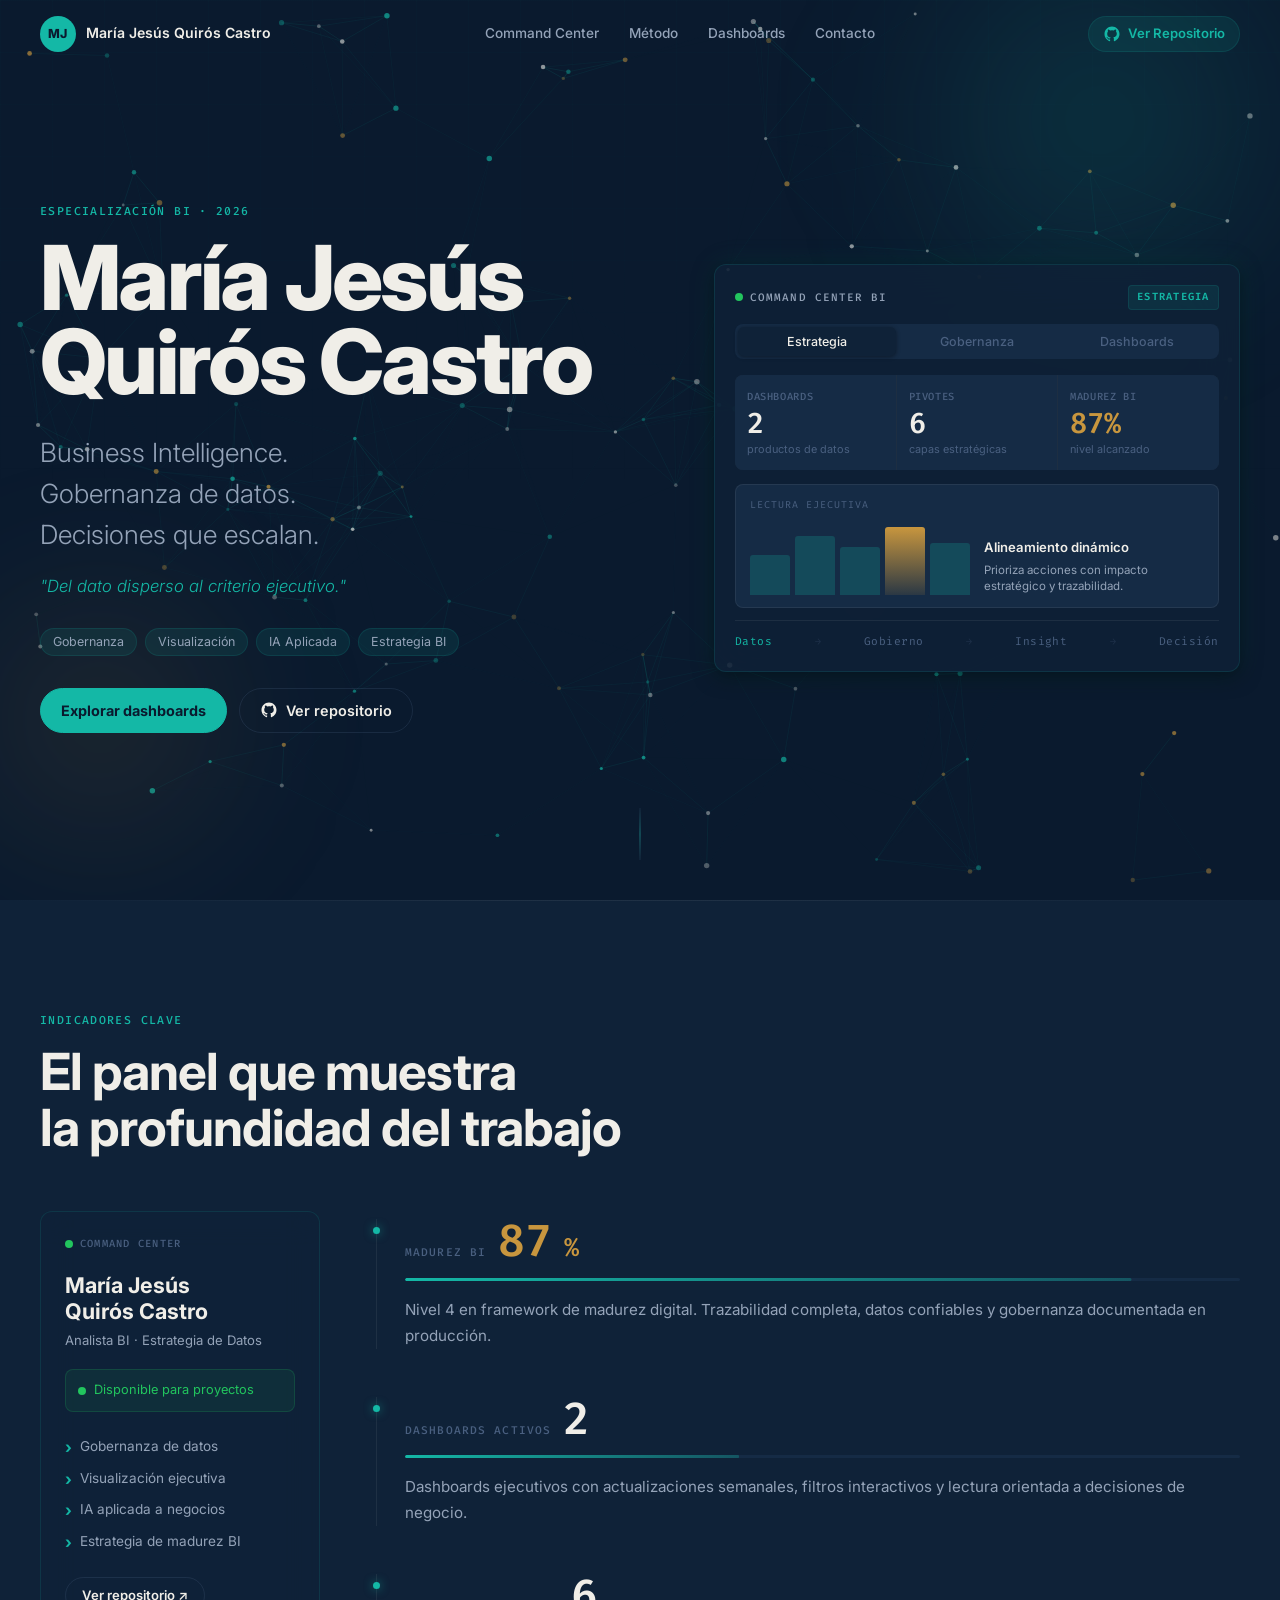
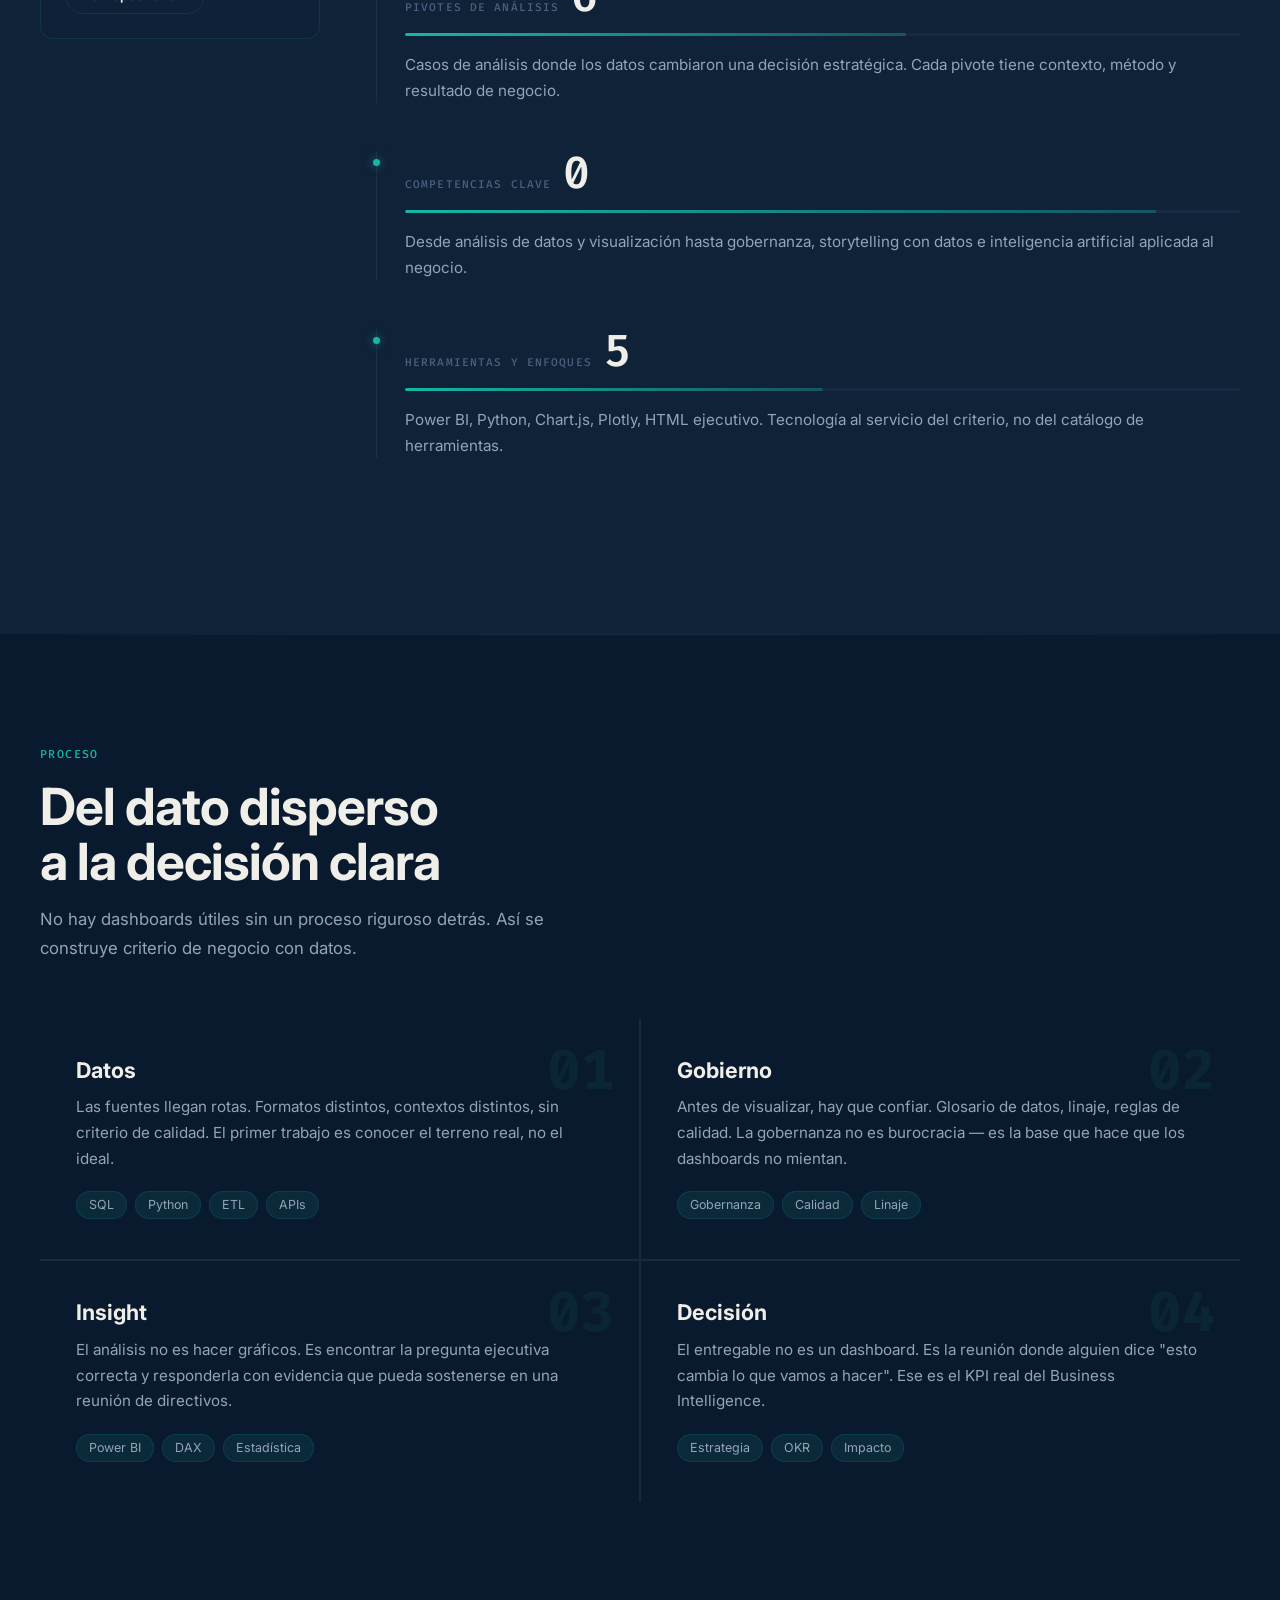
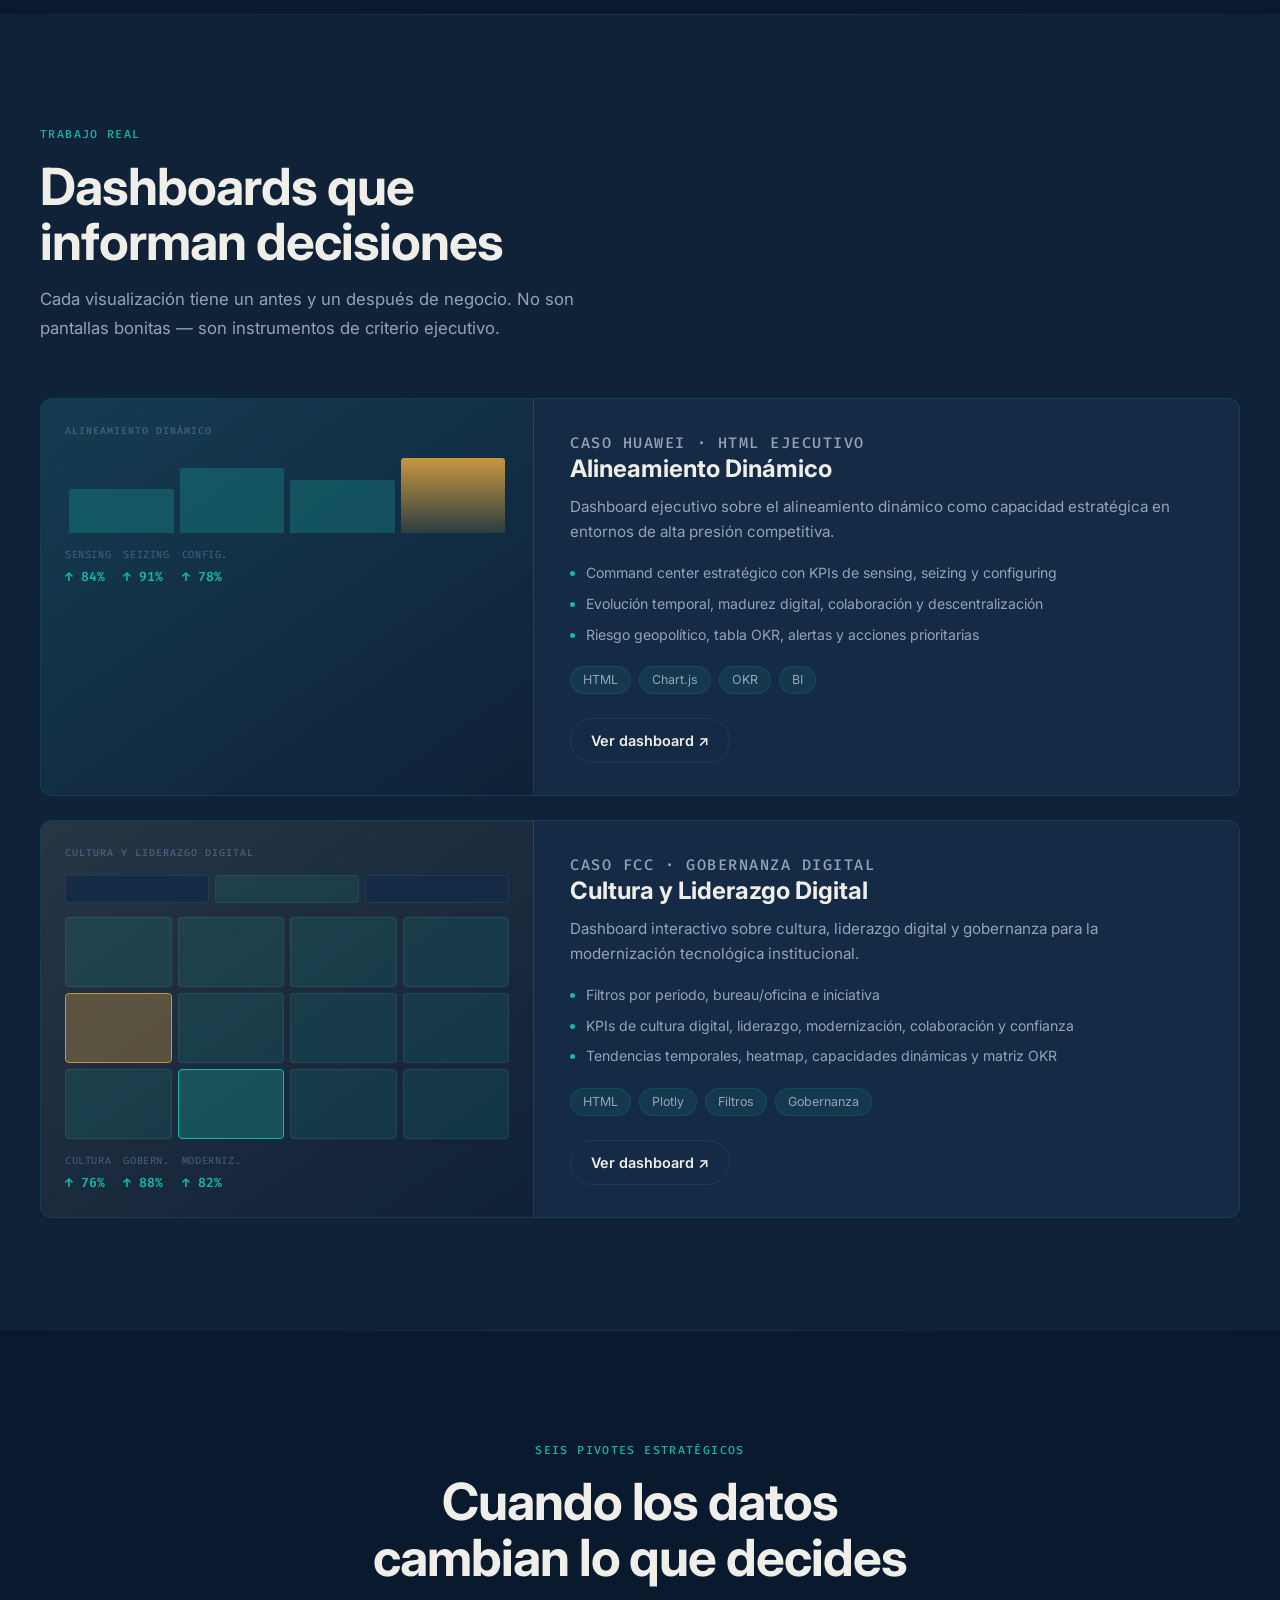
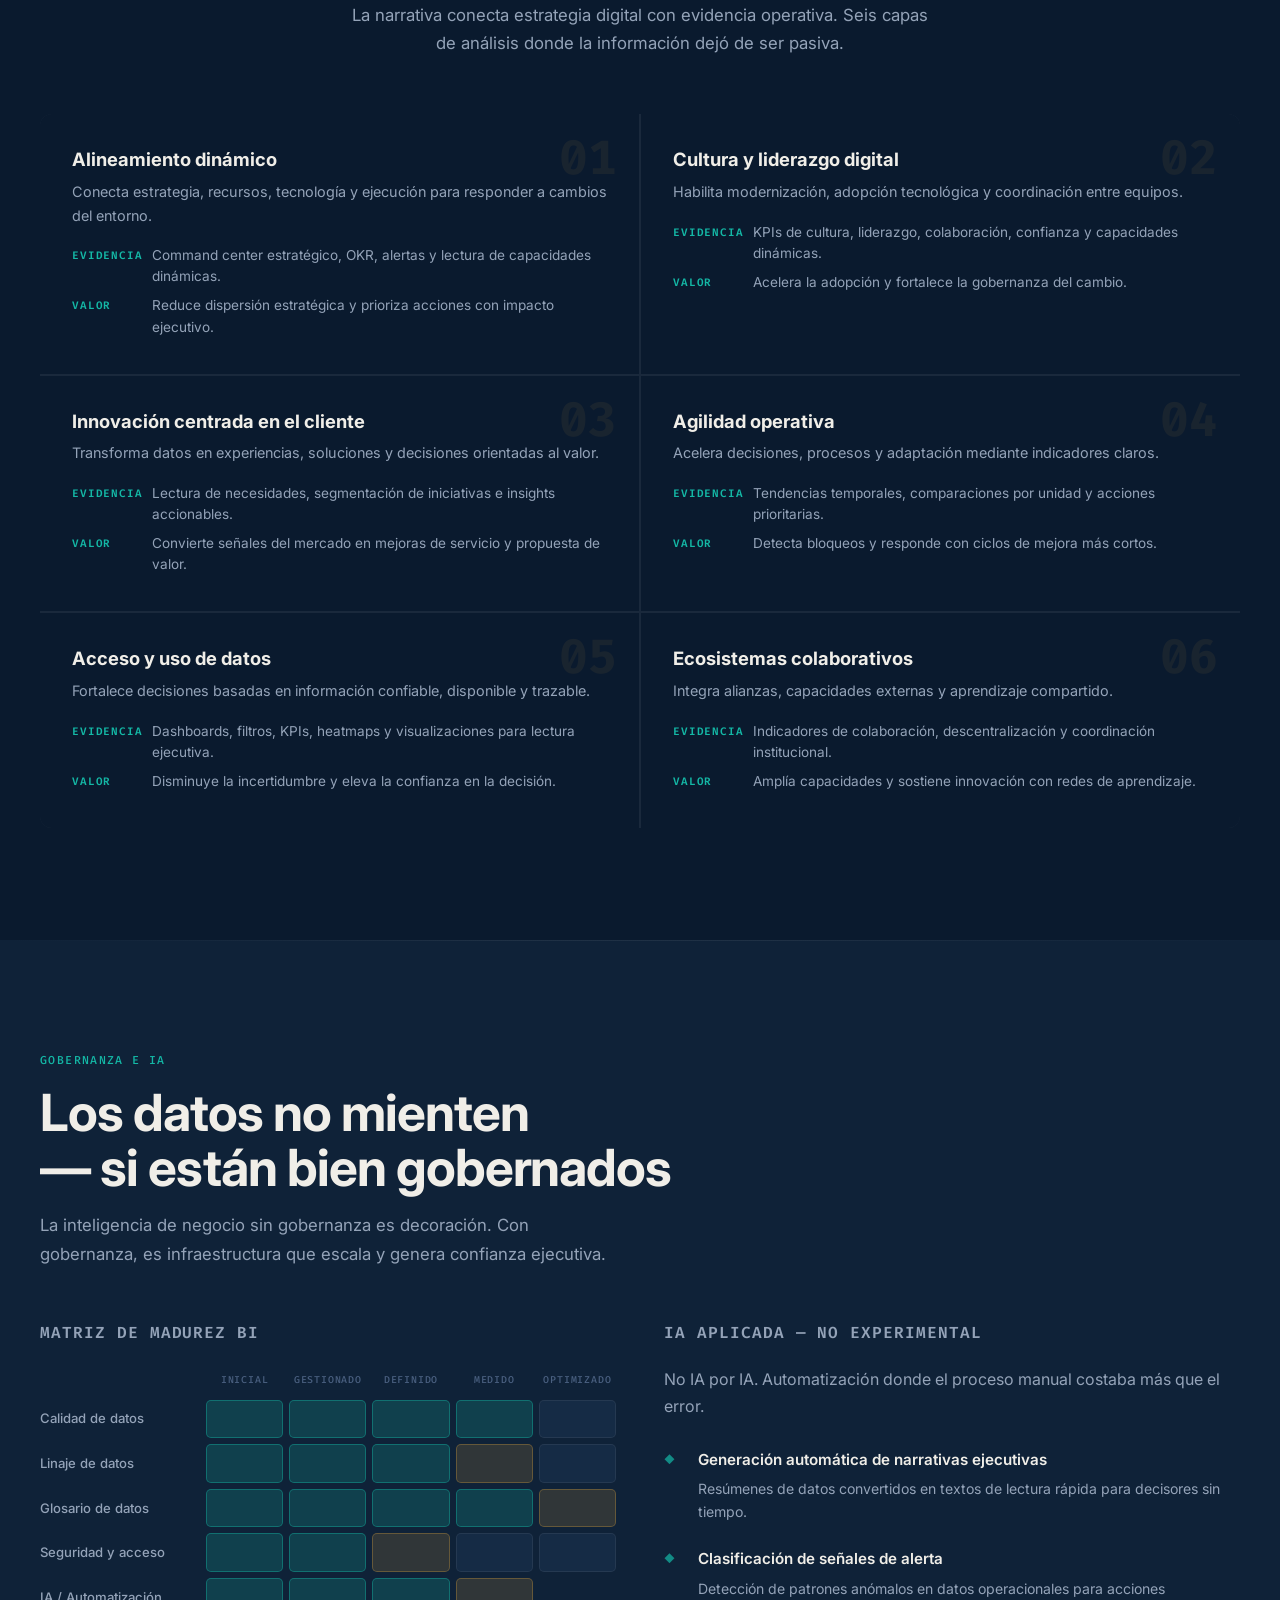
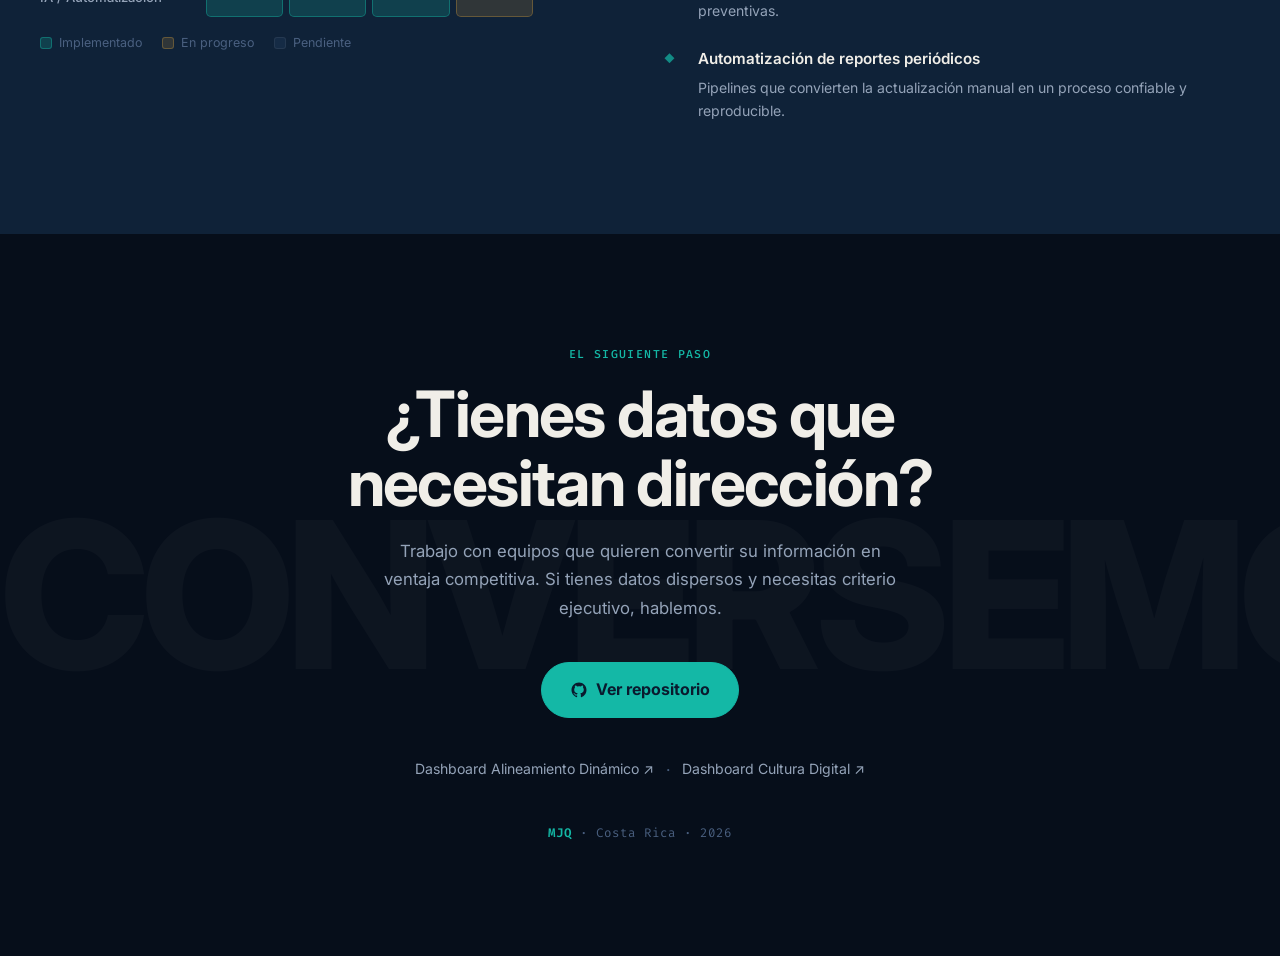
==== index.html @ e7fde3f4 "Portafolio V1.0" ====
<!DOCTYPE html>
<html lang="es">
<head>
  <meta charset="UTF-8">
  <meta name="viewport" content="width=device-width, initial-scale=1.0">
  <meta name="description" content="Portafolio de María Jesús Quirós Castro — Business Intelligence, gobernanza de datos, dashboards ejecutivos e IA aplicada. Del dato disperso al criterio ejecutivo.">
  <meta property="og:title" content="María Jesús Quirós Castro | BI Portfolio">
  <meta property="og:description" content="Del dato disperso al criterio ejecutivo.">
  <meta property="og:type" content="website">
  <title>María Jesús Quirós Castro | Business Intelligence Portfolio</title>

  <link rel="preconnect" href="https://fonts.googleapis.com">
  <link rel="preconnect" href="https://fonts.gstatic.com" crossorigin>
  <link href="https://fonts.googleapis.com/css2?family=Fira+Code:wght@400;500;600&family=Inter:ital,wght@0,200;0,300;0,400;0,500;0,600;0,700;0,800;1,400&display=swap" rel="stylesheet">
  <link rel="stylesheet" href="styles.css">
  <link rel="icon" type="image/svg+xml" href="data:image/svg+xml,%3Csvg xmlns='http://www.w3.org/2000/svg' viewBox='0 0 32 32'%3E%3Crect width='32' height='32' rx='8' fill='%230A1A2E'/%3E%3Cpolygon points='16,4 19.5,12.5 28.5,13.2 22,19.2 24,28 16,23.5 8,28 10,19.2 3.5,13.2 12.5,12.5' fill='%23C8963E' stroke='%23E8B96A' stroke-width='0.8'/%3E%3C/svg%3E">
</head>
<body>

  <!-- Particle canvas (hero background) -->
  <canvas id="particleCanvas" aria-hidden="true"></canvas>

  <!-- Progress bar -->
  <div class="progress-bar" id="progressBar" aria-hidden="true"></div>

  <!-- Skip link -->
  <a class="skip-link" href="#main">Saltar al contenido principal</a>

  <!-- ── NAVBAR ── -->
  <header class="navbar" id="navbar">
    <a class="brand" href="#top" aria-label="Inicio — María Jesús Quirós Castro">
      <span class="brand-mark" aria-hidden="true">MJ</span>
      <span class="brand-name">María Jesús Quirós Castro</span>
    </a>
    <nav aria-label="Navegación principal">
      <a href="#command">Command Center</a>
      <a href="#metodologia">Método</a>
      <a href="#dashboards">Dashboards</a>
      <a href="#contacto">Contacto</a>
    </nav>
    <a class="btn btn-nav" href="https://github.com/MaryJ0801/Digital-Business-Intelligence-gobernanza-practica-con-herramientas-y-dashboards" target="_blank" rel="noopener noreferrer" aria-label="Ver repositorio en GitHub">
      <svg class="btn-icon" viewBox="0 0 24 24" fill="currentColor" aria-hidden="true" focusable="false"><path d="M12 2C6.477 2 2 6.484 2 12.021c0 4.428 2.865 8.185 6.839 9.504.5.092.682-.217.682-.482 0-.237-.009-.868-.013-1.703-2.782.605-3.369-1.342-3.369-1.342-.454-1.154-1.11-1.462-1.11-1.462-.908-.62.069-.608.069-.608 1.003.07 1.531 1.03 1.531 1.03.892 1.529 2.341 1.088 2.91.832.092-.647.35-1.088.636-1.338-2.22-.253-4.555-1.112-4.555-4.951 0-1.093.39-1.988 1.029-2.688-.103-.253-.446-1.272.098-2.65 0 0 .84-.27 2.75 1.026A9.564 9.564 0 0 1 12 6.844a9.59 9.59 0 0 1 2.504.337c1.909-1.296 2.747-1.026 2.747-1.026.546 1.378.202 2.397.1 2.65.64.7 1.028 1.595 1.028 2.688 0 3.848-2.339 4.695-4.566 4.944.359.309.678.919.678 1.852 0 1.336-.012 2.415-.012 2.743 0 .267.18.579.688.481C19.138 20.203 22 16.447 22 12.021 22 6.484 17.522 2 12 2z"/></svg>
      Ver Repositorio
    </a>
  </header>

  <main id="main">

    <!-- ══════════════════════════════════════════
         01 · HERO
    ══════════════════════════════════════════ -->
    <section class="hero" id="top" aria-label="Presentación">
      <div class="hero-glow glow-a" aria-hidden="true"></div>
      <div class="hero-glow glow-b" aria-hidden="true"></div>

      <div class="hero-content">
        <p class="eyebrow reveal" data-delay="0">ESPECIALIZACIÓN BI · 2026</p>
        <h1 class="reveal" data-delay="100">
          <span class="name-line">María Jesús</span>
          <span class="name-line">Quirós Castro</span>
        </h1>
        <p class="hero-role reveal" data-delay="200">
          Business Intelligence.<br>
          Gobernanza de datos.<br>
          Decisiones que escalan.
        </p>
        <p class="hero-position reveal" data-delay="300">
          <em>"Del dato disperso al criterio ejecutivo."</em>
        </p>
        <div class="tag-row reveal" data-delay="400">
          <span class="tag">Gobernanza</span>
          <span class="tag">Visualización</span>
          <span class="tag">IA Aplicada</span>
          <span class="tag">Estrategia BI</span>
        </div>
        <div class="hero-ctas reveal" data-delay="500">
          <a class="btn btn-primary" href="#dashboards">Explorar dashboards</a>
          <a class="btn btn-ghost" href="https://github.com/MaryJ0801/Digital-Business-Intelligence-gobernanza-practica-con-herramientas-y-dashboards" target="_blank" rel="noopener noreferrer">
            <svg class="btn-icon" viewBox="0 0 24 24" fill="currentColor" aria-hidden="true" focusable="false"><path d="M12 2C6.477 2 2 6.484 2 12.017c0 4.425 2.865 8.18 6.839 9.504.5.092.682-.217.682-.483 0-.237-.008-.868-.013-1.703-2.782.605-3.369-1.343-3.369-1.343-.454-1.158-1.11-1.466-1.11-1.466-.908-.62.069-.608.069-.608 1.003.07 1.531 1.032 1.531 1.032.892 1.53 2.341 1.088 2.91.832.092-.647.35-1.088.636-1.338-2.22-.253-4.555-1.113-4.555-4.951 0-1.093.39-1.988 1.029-2.688-.103-.253-.446-1.272.098-2.65 0 0 .84-.27 2.75 1.026A9.564 9.564 0 0112 6.844c.85.004 1.705.115 2.504.337 1.909-1.296 2.747-1.027 2.747-1.027.546 1.379.202 2.398.1 2.651.64.7 1.028 1.595 1.028 2.688 0 3.848-2.339 4.695-4.566 4.943.359.309.678.92.678 1.855 0 1.338-.012 2.419-.012 2.747 0 .268.18.58.688.482A10.019 10.019 0 0022 12.017C22 6.484 17.522 2 12 2z"/></svg>
            Ver repositorio
          </a>
        </div>
      </div>

      <!-- Command Center Card (hero visual) -->
      <aside class="hero-visual reveal" id="heroCard" data-delay="200" aria-label="Panel Command Center BI">
        <div class="cc-card">
          <div class="cc-header">
            <span class="cc-live">
              <span class="live-dot" aria-hidden="true"></span>
              <span class="cc-live-label">COMMAND CENTER BI</span>
            </span>
            <span class="cc-mode-label" id="ccModeLabel">ESTRATEGIA</span>
          </div>

          <div class="cc-tabs" role="tablist" aria-label="Vistas del panel">
            <button class="cc-tab active" role="tab" aria-selected="true" data-mode="ESTRATEGIA">Estrategia</button>
            <button class="cc-tab" role="tab" aria-selected="false" data-mode="GOBERNANZA">Gobernanza</button>
            <button class="cc-tab" role="tab" aria-selected="false" data-mode="DASHBOARDS">Dashboards</button>
          </div>

          <div class="cc-kpis" aria-label="Indicadores clave">
            <div class="cc-kpi">
              <span class="cc-kpi-label">Dashboards</span>
              <strong class="cc-kpi-value" data-counter="2">0</strong>
              <small class="cc-kpi-desc">productos de datos</small>
            </div>
            <div class="cc-kpi">
              <span class="cc-kpi-label">Pivotes</span>
              <strong class="cc-kpi-value" data-counter="6">0</strong>
              <small class="cc-kpi-desc">capas estratégicas</small>
            </div>
            <div class="cc-kpi gold">
              <span class="cc-kpi-label">Madurez BI</span>
              <strong class="cc-kpi-value"><span data-counter="87">0</span>%</strong>
              <small class="cc-kpi-desc">nivel alcanzado</small>
            </div>
          </div>

          <div class="cc-chart-area" aria-hidden="true">
            <div class="cc-chart-header">LECTURA EJECUTIVA</div>
            <div class="cc-chart-inner">
              <div class="cc-bars">
                <div class="cc-bar" style="--h:55%"></div>
                <div class="cc-bar" style="--h:82%"></div>
                <div class="cc-bar" style="--h:67%"></div>
                <div class="cc-bar cc-bar--gold" style="--h:94%"></div>
                <div class="cc-bar" style="--h:73%"></div>
              </div>
              <div class="cc-chart-text">
                <strong>Alineamiento dinámico</strong>
                <p>Prioriza acciones con impacto estratégico y trazabilidad.</p>
              </div>
            </div>
          </div>

          <div class="cc-process" aria-label="Proceso: Datos, Gobierno, Insight, Decisión">
            <span class="cc-proc active">Datos</span>
            <span class="cc-arrow" aria-hidden="true">→</span>
            <span class="cc-proc">Gobierno</span>
            <span class="cc-arrow" aria-hidden="true">→</span>
            <span class="cc-proc">Insight</span>
            <span class="cc-arrow" aria-hidden="true">→</span>
            <span class="cc-proc">Decisión</span>
          </div>
        </div>
      </aside>

      <div class="scroll-cue" id="scrollCue" aria-hidden="true">
        <div class="scroll-line"></div>
      </div>
    </section>


    <!-- ══════════════════════════════════════════
         02 · COMMAND CENTER (STICKY)
    ══════════════════════════════════════════ -->
    <section class="section section--alt" id="command" aria-labelledby="command-title">
      <div class="section-inner">
        <div class="section-header reveal">
          <p class="eyebrow">Indicadores clave</p>
          <h2 id="command-title">El panel que muestra<br>la profundidad del trabajo</h2>
        </div>

        <div class="command-wrapper">
          <!-- Sticky left panel -->
          <div class="command-sticky">
            <div class="sp-card">
              <div class="sp-live">
                <span class="live-dot" aria-hidden="true"></span>COMMAND CENTER
              </div>
              <h3 class="sp-name">María Jesús<br>Quirós Castro</h3>
              <p class="sp-role">Analista BI · Estrategia de Datos</p>
              <div class="sp-avail">
                <span class="status-dot" aria-hidden="true"></span>
                <span>Disponible para proyectos</span>
              </div>
              <ul class="sp-areas" aria-label="Áreas de especialización">
                <li><span class="sp-bullet" aria-hidden="true">›</span>Gobernanza de datos</li>
                <li><span class="sp-bullet" aria-hidden="true">›</span>Visualización ejecutiva</li>
                <li><span class="sp-bullet" aria-hidden="true">›</span>IA aplicada a negocios</li>
                <li><span class="sp-bullet" aria-hidden="true">›</span>Estrategia de madurez BI</li>
              </ul>
              <a class="btn btn-ghost btn-sm" href="https://github.com/MaryJ0801/Digital-Business-Intelligence-gobernanza-practica-con-herramientas-y-dashboards" target="_blank" rel="noopener noreferrer">Ver repositorio ↗</a>
            </div>
          </div>

          <!-- Scrolling KPI blocks -->
          <div class="command-metrics">

            <div class="kpi-block reveal">
              <div class="kpi-top">
                <span class="kpi-label">MADUREZ BI</span>
                <span class="kpi-num gold" data-counter="87">0</span><span class="kpi-unit gold">%</span>
              </div>
              <div class="kpi-track" role="progressbar" aria-valuenow="87" aria-valuemin="0" aria-valuemax="100" aria-label="Madurez BI: 87%">
                <div class="kpi-fill" data-fill="87"></div>
              </div>
              <p class="kpi-desc">Nivel 4 en framework de madurez digital. Trazabilidad completa, datos confiables y gobernanza documentada en producción.</p>
            </div>

            <div class="kpi-block reveal">
              <div class="kpi-top">
                <span class="kpi-label">DASHBOARDS ACTIVOS</span>
                <span class="kpi-num" data-counter="2">0</span>
              </div>
              <div class="kpi-track" role="progressbar" aria-valuenow="40" aria-valuemin="0" aria-valuemax="100" aria-label="Avance: 40%">
                <div class="kpi-fill" data-fill="40"></div>
              </div>
              <p class="kpi-desc">Dashboards ejecutivos con actualizaciones semanales, filtros interactivos y lectura orientada a decisiones de negocio.</p>
            </div>

            <div class="kpi-block reveal">
              <div class="kpi-top">
                <span class="kpi-label">PIVOTES DE ANÁLISIS</span>
                <span class="kpi-num" data-counter="6">0</span>
              </div>
              <div class="kpi-track" role="progressbar" aria-valuenow="60" aria-valuemin="0" aria-valuemax="100" aria-label="Avance: 60%">
                <div class="kpi-fill" data-fill="60"></div>
              </div>
              <p class="kpi-desc">Casos de análisis donde los datos cambiaron una decisión estratégica. Cada pivote tiene contexto, método y resultado de negocio.</p>
            </div>

            <div class="kpi-block reveal">
              <div class="kpi-top">
                <span class="kpi-label">COMPETENCIAS CLAVE</span>
                <span class="kpi-num" data-counter="9">0</span>
              </div>
              <div class="kpi-track" role="progressbar" aria-valuenow="90" aria-valuemin="0" aria-valuemax="100" aria-label="Avance: 90%">
                <div class="kpi-fill" data-fill="90"></div>
              </div>
              <p class="kpi-desc">Desde análisis de datos y visualización hasta gobernanza, storytelling con datos e inteligencia artificial aplicada al negocio.</p>
            </div>

            <div class="kpi-block reveal">
              <div class="kpi-top">
                <span class="kpi-label">HERRAMIENTAS Y ENFOQUES</span>
                <span class="kpi-num" data-counter="5">0</span>
              </div>
              <div class="kpi-track" role="progressbar" aria-valuenow="50" aria-valuemin="0" aria-valuemax="100" aria-label="Avance: 50%">
                <div class="kpi-fill" data-fill="50"></div>
              </div>
              <p class="kpi-desc">Power BI, Python, Chart.js, Plotly, HTML ejecutivo. Tecnología al servicio del criterio, no del catálogo de herramientas.</p>
            </div>

          </div><!-- /command-metrics -->
        </div><!-- /command-wrapper -->
      </div>
    </section>


    <!-- ══════════════════════════════════════════
         03 · MÉTODO
    ══════════════════════════════════════════ -->
    <section class="section" id="metodologia" aria-labelledby="method-title">
      <div class="section-inner">
        <div class="section-header reveal">
          <p class="eyebrow">Proceso</p>
          <h2 id="method-title">Del dato disperso<br>a la decisión clara</h2>
          <p class="section-lead">No hay dashboards útiles sin un proceso riguroso detrás. Así se construye criterio de negocio con datos.</p>
        </div>

        <div class="method-grid">
          <div class="method-step reveal" data-delay="0">
            <span class="method-num" aria-hidden="true">01</span>
            <div class="method-body">
              <h3>Datos</h3>
              <p>Las fuentes llegan rotas. Formatos distintos, contextos distintos, sin criterio de calidad. El primer trabajo es conocer el terreno real, no el ideal.</p>
              <div class="tag-row">
                <span class="tag">SQL</span>
                <span class="tag">Python</span>
                <span class="tag">ETL</span>
                <span class="tag">APIs</span>
              </div>
            </div>
          </div>

          <div class="method-step reveal" data-delay="120">
            <span class="method-num" aria-hidden="true">02</span>
            <div class="method-body">
              <h3>Gobierno</h3>
              <p>Antes de visualizar, hay que confiar. Glosario de datos, linaje, reglas de calidad. La gobernanza no es burocracia — es la base que hace que los dashboards no mientan.</p>
              <div class="tag-row">
                <span class="tag">Gobernanza</span>
                <span class="tag">Calidad</span>
                <span class="tag">Linaje</span>
              </div>
            </div>
          </div>

          <div class="method-step reveal" data-delay="240">
            <span class="method-num" aria-hidden="true">03</span>
            <div class="method-body">
              <h3>Insight</h3>
              <p>El análisis no es hacer gráficos. Es encontrar la pregunta ejecutiva correcta y responderla con evidencia que pueda sostenerse en una reunión de directivos.</p>
              <div class="tag-row">
                <span class="tag">Power BI</span>
                <span class="tag">DAX</span>
                <span class="tag">Estadística</span>
              </div>
            </div>
          </div>

          <div class="method-step reveal" data-delay="360">
            <span class="method-num" aria-hidden="true">04</span>
            <div class="method-body">
              <h3>Decisión</h3>
              <p>El entregable no es un dashboard. Es la reunión donde alguien dice "esto cambia lo que vamos a hacer". Ese es el KPI real del Business Intelligence.</p>
              <div class="tag-row">
                <span class="tag">Estrategia</span>
                <span class="tag">OKR</span>
                <span class="tag">Impacto</span>
              </div>
            </div>
          </div>
        </div>
      </div>
    </section>


    <!-- ══════════════════════════════════════════
         04 · DASHBOARDS
    ══════════════════════════════════════════ -->
    <section class="section section--alt" id="dashboards" aria-labelledby="dash-title">
      <div class="section-inner">
        <div class="section-header reveal">
          <p class="eyebrow">Trabajo real</p>
          <h2 id="dash-title">Dashboards que<br>informan decisiones</h2>
          <p class="section-lead">Cada visualización tiene un antes y un después de negocio. No son pantallas bonitas — son instrumentos de criterio ejecutivo.</p>
        </div>

        <div class="dash-grid">

          <article class="dash-card reveal" data-delay="0">
            <div class="dash-preview huawei" aria-hidden="true">
              <div class="dp-label">ALINEAMIENTO DINÁMICO</div>
              <div class="dp-bars">
                <div class="dp-bar" style="--h:55%"></div>
                <div class="dp-bar" style="--h:82%"></div>
                <div class="dp-bar" style="--h:67%"></div>
                <div class="dp-bar dp-bar--gold" style="--h:94%"></div>
              </div>
              <div class="dp-metrics">
                <div class="dp-metric"><span>Sensing</span><strong>↑ 84%</strong></div>
                <div class="dp-metric"><span>Seizing</span><strong>↑ 91%</strong></div>
                <div class="dp-metric"><span>Config.</span><strong>↑ 78%</strong></div>
              </div>
            </div>
            <div class="dash-content">
              <p class="dash-tag">Caso Huawei · HTML ejecutivo</p>
              <h3>Alineamiento Dinámico</h3>
              <p>Dashboard ejecutivo sobre el alineamiento dinámico como capacidad estratégica en entornos de alta presión competitiva.</p>
              <ul class="dash-list">
                <li>Command center estratégico con KPIs de sensing, seizing y configuring</li>
                <li>Evolución temporal, madurez digital, colaboración y descentralización</li>
                <li>Riesgo geopolítico, tabla OKR, alertas y acciones prioritarias</li>
              </ul>
              <div class="tag-row">
                <span class="tag">HTML</span>
                <span class="tag">Chart.js</span>
                <span class="tag">OKR</span>
                <span class="tag">BI</span>
              </div>
              <a class="btn btn-ghost" href="https://github.com/MaryJ0801/Digital-Business-Intelligence-gobernanza-practica-con-herramientas-y-dashboards/tree/main/Alineamiento%20Din%C3%A1mico" target="_blank" rel="noopener noreferrer">Ver dashboard ↗</a>
            </div>
          </article>

          <article class="dash-card reveal" data-delay="150">
            <div class="dash-preview culture" aria-hidden="true">
              <div class="dp-label">CULTURA Y LIDERAZGO DIGITAL</div>
              <div class="dp-filters">
                <span></span><span class="active"></span><span></span>
              </div>
              <div class="dp-heatmap">
                <div></div><div></div><div></div><div></div>
                <div class="hot"></div><div></div><div></div><div></div>
                <div></div><div class="warm"></div><div></div><div></div>
              </div>
              <div class="dp-metrics">
                <div class="dp-metric"><span>Cultura</span><strong>↑ 76%</strong></div>
                <div class="dp-metric"><span>Gobern.</span><strong>↑ 88%</strong></div>
                <div class="dp-metric"><span>Moderniz.</span><strong>↑ 82%</strong></div>
              </div>
            </div>
            <div class="dash-content">
              <p class="dash-tag">Caso FCC · Gobernanza digital</p>
              <h3>Cultura y Liderazgo Digital</h3>
              <p>Dashboard interactivo sobre cultura, liderazgo digital y gobernanza para la modernización tecnológica institucional.</p>
              <ul class="dash-list">
                <li>Filtros por periodo, bureau/oficina e iniciativa</li>
                <li>KPIs de cultura digital, liderazgo, modernización, colaboración y confianza</li>
                <li>Tendencias temporales, heatmap, capacidades dinámicas y matriz OKR</li>
              </ul>
              <div class="tag-row">
                <span class="tag">HTML</span>
                <span class="tag">Plotly</span>
                <span class="tag">Filtros</span>
                <span class="tag">Gobernanza</span>
              </div>
              <a class="btn btn-ghost" href="https://github.com/MaryJ0801/Digital-Business-Intelligence-gobernanza-practica-con-herramientas-y-dashboards/tree/main/Cultura%20y%20Liderazgo%20Digital" target="_blank" rel="noopener noreferrer">Ver dashboard ↗</a>
            </div>
          </article>

        </div>
      </div>
    </section>


    <!-- ══════════════════════════════════════════
         05 · PIVOTES
    ══════════════════════════════════════════ -->
    <section class="section" id="pivotes" aria-labelledby="pivotes-title">
      <div class="section-inner">
        <div class="section-header centered reveal">
          <p class="eyebrow">Seis pivotes estratégicos</p>
          <h2 id="pivotes-title">Cuando los datos<br>cambian lo que decides</h2>
          <p class="section-lead">La narrativa conecta estrategia digital con evidencia operativa. Seis capas de análisis donde la información dejó de ser pasiva.</p>
        </div>

        <div class="pivotes-grid">

          <article class="pivot-card reveal" data-delay="0">
            <span class="pivot-num" aria-hidden="true">01</span>
            <div class="pivot-body">
              <h3>Alineamiento dinámico</h3>
              <p>Conecta estrategia, recursos, tecnología y ejecución para responder a cambios del entorno.</p>
              <dl class="pivot-dl">
                <dt>Evidencia</dt>
                <dd>Command center estratégico, OKR, alertas y lectura de capacidades dinámicas.</dd>
                <dt>Valor</dt>
                <dd>Reduce dispersión estratégica y prioriza acciones con impacto ejecutivo.</dd>
              </dl>
            </div>
          </article>

          <article class="pivot-card reveal" data-delay="80">
            <span class="pivot-num" aria-hidden="true">02</span>
            <div class="pivot-body">
              <h3>Cultura y liderazgo digital</h3>
              <p>Habilita modernización, adopción tecnológica y coordinación entre equipos.</p>
              <dl class="pivot-dl">
                <dt>Evidencia</dt>
                <dd>KPIs de cultura, liderazgo, colaboración, confianza y capacidades dinámicas.</dd>
                <dt>Valor</dt>
                <dd>Acelera la adopción y fortalece la gobernanza del cambio.</dd>
              </dl>
            </div>
          </article>

          <article class="pivot-card reveal" data-delay="0">
            <span class="pivot-num" aria-hidden="true">03</span>
            <div class="pivot-body">
              <h3>Innovación centrada en el cliente</h3>
              <p>Transforma datos en experiencias, soluciones y decisiones orientadas al valor.</p>
              <dl class="pivot-dl">
                <dt>Evidencia</dt>
                <dd>Lectura de necesidades, segmentación de iniciativas e insights accionables.</dd>
                <dt>Valor</dt>
                <dd>Convierte señales del mercado en mejoras de servicio y propuesta de valor.</dd>
              </dl>
            </div>
          </article>

          <article class="pivot-card reveal" data-delay="80">
            <span class="pivot-num" aria-hidden="true">04</span>
            <div class="pivot-body">
              <h3>Agilidad operativa</h3>
              <p>Acelera decisiones, procesos y adaptación mediante indicadores claros.</p>
              <dl class="pivot-dl">
                <dt>Evidencia</dt>
                <dd>Tendencias temporales, comparaciones por unidad y acciones prioritarias.</dd>
                <dt>Valor</dt>
                <dd>Detecta bloqueos y responde con ciclos de mejora más cortos.</dd>
              </dl>
            </div>
          </article>

          <article class="pivot-card reveal" data-delay="0">
            <span class="pivot-num" aria-hidden="true">05</span>
            <div class="pivot-body">
              <h3>Acceso y uso de datos</h3>
              <p>Fortalece decisiones basadas en información confiable, disponible y trazable.</p>
              <dl class="pivot-dl">
                <dt>Evidencia</dt>
                <dd>Dashboards, filtros, KPIs, heatmaps y visualizaciones para lectura ejecutiva.</dd>
                <dt>Valor</dt>
                <dd>Disminuye la incertidumbre y eleva la confianza en la decisión.</dd>
              </dl>
            </div>
          </article>

          <article class="pivot-card reveal" data-delay="80">
            <span class="pivot-num" aria-hidden="true">06</span>
            <div class="pivot-body">
              <h3>Ecosistemas colaborativos</h3>
              <p>Integra alianzas, capacidades externas y aprendizaje compartido.</p>
              <dl class="pivot-dl">
                <dt>Evidencia</dt>
                <dd>Indicadores de colaboración, descentralización y coordinación institucional.</dd>
                <dt>Valor</dt>
                <dd>Amplía capacidades y sostiene innovación con redes de aprendizaje.</dd>
              </dl>
            </div>
          </article>

        </div>
      </div>
    </section>


    <!-- ══════════════════════════════════════════
         06 · GOBERNANZA & IA
    ══════════════════════════════════════════ -->
    <section class="section section--alt" id="gobernanza" aria-labelledby="gov-title">
      <div class="section-inner">
        <div class="section-header reveal">
          <p class="eyebrow">Gobernanza e IA</p>
          <h2 id="gov-title">Los datos no mienten<br>— si están bien gobernados</h2>
          <p class="section-lead">La inteligencia de negocio sin gobernanza es decoración. Con gobernanza, es infraestructura que escala y genera confianza ejecutiva.</p>
        </div>

        <div class="gov-layout">

          <!-- Maturity matrix -->
          <div class="maturity-wrap reveal">
            <h3 class="subsection-title">Matriz de Madurez BI</h3>
            <div class="maturity-scroll">
              <div class="maturity-matrix" role="table" aria-label="Nivel de madurez por dimensión BI">
                <div class="matrix-head" role="row">
                  <div role="columnheader" class="mh-dim"></div>
                  <div role="columnheader">Inicial</div>
                  <div role="columnheader">Gestionado</div>
                  <div role="columnheader">Definido</div>
                  <div role="columnheader">Medido</div>
                  <div role="columnheader">Optimizado</div>
                </div>
                <div class="matrix-row" role="row">
                  <div class="matrix-dim" role="rowheader">Calidad de datos</div>
                  <div class="mc filled" role="cell" aria-label="Alcanzado"></div>
                  <div class="mc filled" role="cell" aria-label="Alcanzado"></div>
                  <div class="mc filled" role="cell" aria-label="Alcanzado"></div>
                  <div class="mc filled" role="cell" aria-label="Alcanzado"></div>
                  <div class="mc" role="cell" aria-label="Pendiente"></div>
                </div>
                <div class="matrix-row" role="row">
                  <div class="matrix-dim" role="rowheader">Linaje de datos</div>
                  <div class="mc filled" role="cell" aria-label="Alcanzado"></div>
                  <div class="mc filled" role="cell" aria-label="Alcanzado"></div>
                  <div class="mc filled" role="cell" aria-label="Alcanzado"></div>
                  <div class="mc partial" role="cell" aria-label="En progreso"></div>
                  <div class="mc" role="cell" aria-label="Pendiente"></div>
                </div>
                <div class="matrix-row" role="row">
                  <div class="matrix-dim" role="rowheader">Glosario de datos</div>
                  <div class="mc filled" role="cell" aria-label="Alcanzado"></div>
                  <div class="mc filled" role="cell" aria-label="Alcanzado"></div>
                  <div class="mc filled" role="cell" aria-label="Alcanzado"></div>
                  <div class="mc filled" role="cell" aria-label="Alcanzado"></div>
                  <div class="mc partial" role="cell" aria-label="En progreso"></div>
                </div>
                <div class="matrix-row" role="row">
                  <div class="matrix-dim" role="rowheader">Seguridad y acceso</div>
                  <div class="mc filled" role="cell" aria-label="Alcanzado"></div>
                  <div class="mc filled" role="cell" aria-label="Alcanzado"></div>
                  <div class="mc partial" role="cell" aria-label="En progreso"></div>
                  <div class="mc" role="cell" aria-label="Pendiente"></div>
                  <div class="mc" role="cell" aria-label="Pendiente"></div>
                </div>
                <div class="matrix-row" role="row">
                  <div class="matrix-dim" role="rowheader">IA / Automatización</div>
                  <div class="mc filled" role="cell" aria-label="Alcanzado"></div>
                  <div class="mc filled" role="cell" aria-label="Alcanzado"></div>
                  <div class="mc filled" role="cell" aria-label="Alcanzado"></div>
                  <div class="mc partial" role="cell" aria-label="En progreso"></div>
                  <div class="mc" role="cell" aria-label="Pendiente"></div>
                </div>
              </div>
            </div>
            <div class="matrix-legend" aria-label="Leyenda de la matriz">
              <span><span class="leg-dot filled" aria-hidden="true"></span>Implementado</span>
              <span><span class="leg-dot partial" aria-hidden="true"></span>En progreso</span>
              <span><span class="leg-dot" aria-hidden="true"></span>Pendiente</span>
            </div>
          </div>

          <!-- AI section -->
          <div class="ai-wrap reveal" data-delay="150">
            <h3 class="subsection-title">IA Aplicada — No Experimental</h3>
            <p class="ai-intro">No IA por IA. Automatización donde el proceso manual costaba más que el error.</p>
            <ul class="ai-list">
              <li>
                <span class="ai-diamond" aria-hidden="true">◆</span>
                <div>
                  <strong>Generación automática de narrativas ejecutivas</strong>
                  <p>Resúmenes de datos convertidos en textos de lectura rápida para decisores sin tiempo.</p>
                </div>
              </li>
              <li>
                <span class="ai-diamond" aria-hidden="true">◆</span>
                <div>
                  <strong>Clasificación de señales de alerta</strong>
                  <p>Detección de patrones anómalos en datos operacionales para acciones preventivas.</p>
                </div>
              </li>
              <li>
                <span class="ai-diamond" aria-hidden="true">◆</span>
                <div>
                  <strong>Automatización de reportes periódicos</strong>
                  <p>Pipelines que convierten la actualización manual en un proceso confiable y reproducible.</p>
                </div>
              </li>
            </ul>
          </div>

        </div>
      </div>
    </section>


    <!-- ══════════════════════════════════════════
         07 · CONTACTO
    ══════════════════════════════════════════ -->
    <section class="section contact-section" id="contacto" aria-label="Contacto">
      <div class="contact-watermark" aria-hidden="true">
        <span>CONVERSEMOS &nbsp;&nbsp;·&nbsp;&nbsp; CONVERSEMOS &nbsp;&nbsp;·&nbsp;&nbsp; CONVERSEMOS &nbsp;&nbsp;·&nbsp;&nbsp; CONVERSEMOS &nbsp;&nbsp;·&nbsp;&nbsp;</span>
      </div>
      <div class="section-inner contact-inner reveal">
        <p class="eyebrow">El siguiente paso</p>
        <h2>¿Tienes datos que<br>necesitan dirección?</h2>
        <p class="contact-lead">Trabajo con equipos que quieren convertir su información en ventaja competitiva. Si tienes datos dispersos y necesitas criterio ejecutivo, hablemos.</p>
        <div class="contact-ctas">
          <a class="btn btn-primary btn-lg" href="https://github.com/MaryJ0801/Digital-Business-Intelligence-gobernanza-practica-con-herramientas-y-dashboards" target="_blank" rel="noopener noreferrer">
            <svg class="btn-icon" viewBox="0 0 24 24" fill="currentColor" aria-hidden="true" focusable="false"><path d="M12 2C6.477 2 2 6.484 2 12.017c0 4.425 2.865 8.18 6.839 9.504.5.092.682-.217.682-.483 0-.237-.008-.868-.013-1.703-2.782.605-3.369-1.343-3.369-1.343-.454-1.158-1.11-1.466-1.11-1.466-.908-.62.069-.608.069-.608 1.003.07 1.531 1.032 1.531 1.032.892 1.53 2.341 1.088 2.91.832.092-.647.35-1.088.636-1.338-2.22-.253-4.555-1.113-4.555-4.951 0-1.093.39-1.988 1.029-2.688-.103-.253-.446-1.272.098-2.65 0 0 .84-.27 2.75 1.026A9.564 9.564 0 0112 6.844c.85.004 1.705.115 2.504.337 1.909-1.296 2.747-1.027 2.747-1.027.546 1.379.202 2.398.1 2.651.64.7 1.028 1.595 1.028 2.688 0 3.848-2.339 4.695-4.566 4.943.359.309.678.92.678 1.855 0 1.338-.012 2.419-.012 2.747 0 .268.18.58.688.482A10.019 10.019 0 0022 12.017C22 6.484 17.522 2 12 2z"/></svg>
            Ver repositorio
          </a>
        </div>
        <div class="contact-links">
          <a href="https://github.com/MaryJ0801/Digital-Business-Intelligence-gobernanza-practica-con-herramientas-y-dashboards/tree/main/Alineamiento%20Din%C3%A1mico" target="_blank" rel="noopener noreferrer">Dashboard Alineamiento Dinámico ↗</a>
          <span class="contact-sep" aria-hidden="true">·</span>
          <a href="https://github.com/MaryJ0801/Digital-Business-Intelligence-gobernanza-practica-con-herramientas-y-dashboards/tree/main/Cultura%20y%20Liderazgo%20Digital" target="_blank" rel="noopener noreferrer">Dashboard Cultura Digital ↗</a>
        </div>
        <p class="contact-sig">
          <span class="sig-code">MJQ</span> · Costa Rica · 2026
        </p>
      </div>
    </section>

  </main>

  <script src="script.js"></script>
</body>
</html>
---- styles.css ----
/* ═══════════════════════════════════════════════════════════════
   DESIGN TOKENS
═══════════════════════════════════════════════════════════════ */
:root {
  /* Backgrounds */
  --bg-base:     #0A1A2E;
  --bg-surface:  #0F2238;
  --bg-elevated: #152B45;
  --bg-deep:     #060E1A;

  /* Text */
  --text-primary:   #F0EEE8;
  --text-secondary: #94A3B8;
  --text-muted:     #4A6080;

  /* Accents */
  --teal:      #14B8A6;
  --teal-glow: rgba(20, 184, 166, 0.15);
  --teal-dim:  rgba(20, 184, 166, 0.1);
  --gold:      #C8963E;
  --gold-glow: rgba(200, 150, 62, 0.18);
  --gold-dim:  rgba(200, 150, 62, 0.12);

  /* Borders */
  --border:       rgba(20, 184, 166, 0.14);
  --border-glass: rgba(240, 238, 232, 0.07);
  --border-muted: rgba(74, 96, 128, 0.25);

  /* Status */
  --status-green: #22C55E;

  /* Shadows */
  --shadow-card:    0 4px 20px rgba(0, 0, 0, 0.55);
  --shadow-lifted:  0 8px 32px rgba(0, 0, 0, 0.65), 0 0 0 1px var(--border);
  --shadow-glow-t:  0 0 28px rgba(20, 184, 166, 0.14);

  /* Layout */
  --max:      1200px;
  --radius:   12px;
  --navbar-h: 68px;

  /* Fonts */
  --font-sans: 'Inter', system-ui, sans-serif;
  --font-data: 'Fira Code', 'Courier New', monospace;

  /* Motion */
  --dur-micro:  150ms;
  --dur-fast:   200ms;
  --dur-base:   300ms;
  --dur-slow:   500ms;
  --dur-reveal: 700ms;
  --ease-out:   cubic-bezier(0, 0, 0.2, 1);
  --ease-spring:cubic-bezier(0.34, 1.56, 0.64, 1);
}

/* ═══════════════════════════════════════════════════════════════
   PARTICLE CANVAS
═══════════════════════════════════════════════════════════════ */
#particleCanvas {
  position: fixed;
  top: 0; left: 0;
  width: 100%; height: 100%;
  pointer-events: none;
  z-index: 0;
}

/* ═══════════════════════════════════════════════════════════════
   RESET + BASE
═══════════════════════════════════════════════════════════════ */
*, *::before, *::after { box-sizing: border-box; }

html {
  scroll-behavior: smooth;
  -webkit-text-size-adjust: 100%;
}

body {
  margin: 0;
  font-family: var(--font-sans);
  font-size: 1rem;
  line-height: 1.6;
  color: var(--text-primary);
  background-color: var(--bg-base);
  overflow-x: hidden;
  -webkit-font-smoothing: antialiased;
}

h1, h2, h3, h4 { margin: 0; line-height: 1.08; }
p { margin: 0; }
ul { margin: 0; padding: 0; list-style: none; }
dl { margin: 0; }
a { color: inherit; text-decoration: none; }
button { cursor: pointer; font-family: inherit; }
img { display: block; max-width: 100%; }

a:focus-visible,
button:focus-visible {
  outline: 2px solid var(--teal);
  outline-offset: 3px;
  border-radius: 4px;
}

/* ═══════════════════════════════════════════════════════════════
   UTILITIES
═══════════════════════════════════════════════════════════════ */
.skip-link {
  position: absolute;
  top: -100%;
  left: 16px;
  padding: 8px 16px;
  border-radius: var(--radius);
  background: var(--teal);
  color: var(--bg-base);
  font-weight: 600;
  font-size: 0.875rem;
  z-index: 200;
  transition: top var(--dur-fast);
}
.skip-link:focus { top: 16px; }

.progress-bar {
  position: fixed;
  top: 0; left: 0;
  width: 0%;
  height: 2px;
  background: linear-gradient(90deg, var(--teal), var(--gold));
  z-index: 200;
  transition: width 80ms linear;
}

.eyebrow {
  margin: 0 0 14px;
  font-family: var(--font-data);
  font-size: 0.72rem;
  font-weight: 500;
  letter-spacing: 0.12em;
  text-transform: uppercase;
  color: var(--teal);
}

.tag {
  display: inline-flex;
  align-items: center;
  height: 28px;
  padding: 0 12px;
  border: 1px solid var(--border);
  border-radius: 999px;
  font-size: 0.78rem;
  color: var(--text-secondary);
  background: var(--teal-dim);
  white-space: nowrap;
}

.tag-row {
  display: flex;
  flex-wrap: wrap;
  gap: 8px;
  margin-top: 20px;
}

.section-lead {
  margin-top: 16px;
  color: var(--text-secondary);
  font-size: 1.05rem;
  line-height: 1.7;
  max-width: 580px;
}

.section-header { max-width: 680px; margin-bottom: 56px; }
.section-header h2 {
  font-size: clamp(2rem, 4vw, 3.2rem);
  font-weight: 700;
  letter-spacing: -0.02em;
  color: var(--text-primary);
  margin-bottom: 0;
}
.section-header.centered {
  max-width: 640px;
  margin-inline: auto;
  text-align: center;
}
.section-header.centered .section-lead { margin-inline: auto; }

.subsection-title {
  font-size: 1rem;
  font-weight: 600;
  color: var(--text-secondary);
  font-family: var(--font-data);
  letter-spacing: 0.06em;
  text-transform: uppercase;
  margin-bottom: 24px;
}

/* ═══════════════════════════════════════════════════════════════
   BUTTONS
═══════════════════════════════════════════════════════════════ */
.btn {
  display: inline-flex;
  align-items: center;
  justify-content: center;
  gap: 8px;
  min-height: 44px;
  padding: 10px 20px;
  border: 1px solid transparent;
  border-radius: 999px;
  font-family: var(--font-sans);
  font-size: 0.9rem;
  font-weight: 600;
  cursor: pointer;
  transition: transform var(--dur-fast) var(--ease-out),
              box-shadow var(--dur-fast) var(--ease-out),
              background var(--dur-fast),
              border-color var(--dur-fast),
              color var(--dur-fast);
  white-space: nowrap;
}
.btn:hover { transform: translateY(-2px); }
.btn:active { transform: translateY(0); }

.btn-primary {
  background: var(--teal);
  color: var(--bg-base);
  border-color: var(--teal);
  font-weight: 700;
}
.btn-primary:hover {
  background: transparent;
  color: var(--teal);
  box-shadow: var(--shadow-glow-t);
}

.btn-ghost {
  background: transparent;
  color: var(--text-primary);
  border-color: var(--border-muted);
}
.btn-ghost:hover {
  border-color: var(--teal);
  color: var(--teal);
}

.btn-nav {
  display: inline-flex;
  align-items: center;
  gap: 7px;
  background: rgba(20, 184, 166, 0.1);
  color: var(--teal);
  border: 1px solid var(--border);
  font-size: 0.82rem;
  min-height: 36px;
  padding: 6px 14px;
}
.btn-nav:hover {
  background: var(--teal);
  color: var(--bg-base);
  transform: none;
}

.btn-sm { min-height: 36px; padding: 7px 16px; font-size: 0.82rem; }
.btn-lg { min-height: 52px; padding: 14px 28px; font-size: 1rem; }

.btn-icon {
  width: 18px; height: 18px;
  flex-shrink: 0;
  display: block;
}

/* ═══════════════════════════════════════════════════════════════
   INDICATORS
═══════════════════════════════════════════════════════════════ */
.live-dot,
.status-dot {
  display: inline-block;
  width: 8px; height: 8px;
  border-radius: 50%;
  flex-shrink: 0;
}
.live-dot { background: var(--status-green); animation: pulse-dot 2.4s ease-in-out infinite; }
.status-dot { background: var(--status-green); animation: pulse-dot 2.4s ease-in-out infinite 0.6s; }

@keyframes pulse-dot {
  0%, 100% { opacity: 1; box-shadow: 0 0 0 0 rgba(34, 197, 94, 0.5); }
  50%       { opacity: 0.85; box-shadow: 0 0 0 5px rgba(34, 197, 94, 0); }
}

/* ═══════════════════════════════════════════════════════════════
   NAVBAR
═══════════════════════════════════════════════════════════════ */
.navbar {
  position: fixed;
  top: 0; left: 0; right: 0;
  height: var(--navbar-h);
  display: flex;
  align-items: center;
  justify-content: space-between;
  gap: 20px;
  padding: 0 clamp(16px, 4vw, 40px);
  background: transparent;
  border-bottom: 1px solid transparent;
  z-index: 100;
  transition: background var(--dur-base) var(--ease-out),
              border-color var(--dur-base),
              backdrop-filter var(--dur-base);
}
.navbar.scrolled {
  background: rgba(10, 26, 46, 0.88);
  border-bottom-color: var(--border-glass);
  backdrop-filter: blur(18px);
  -webkit-backdrop-filter: blur(18px);
}

.brand {
  display: flex;
  align-items: center;
  gap: 10px;
  flex-shrink: 0;
}
.brand-mark {
  display: grid;
  place-items: center;
  width: 36px; height: 36px;
  border-radius: 50%;
  background: var(--teal);
  color: var(--bg-base);
  font-size: 0.78rem;
  font-weight: 800;
  letter-spacing: 0.02em;
  flex-shrink: 0;
}
.brand-name {
  font-size: 0.88rem;
  font-weight: 600;
  color: var(--text-primary);
}

nav {
  display: flex;
  align-items: center;
  gap: 2px;
}
nav a {
  padding: 8px 14px;
  border-radius: 999px;
  font-size: 0.85rem;
  font-weight: 500;
  color: var(--text-secondary);
  transition: color var(--dur-fast), background var(--dur-fast);
}
nav a:hover {
  color: var(--text-primary);
  background: rgba(240, 238, 232, 0.06);
}

/* ═══════════════════════════════════════════════════════════════
   SECTIONS — LAYOUT
═══════════════════════════════════════════════════════════════ */
.section {
  position: relative;
  z-index: 1;
  background: var(--bg-base);
}
.section--alt { background: var(--bg-surface); }

/* Separator line between sections */
.section::before {
  content: '';
  position: absolute;
  top: 0; left: 0; right: 0;
  height: 1px;
  background: linear-gradient(90deg, transparent, var(--border-glass) 40%, var(--border-glass) 60%, transparent);
}

.section-inner {
  width: min(calc(100% - 48px), var(--max));
  margin: 0 auto;
  padding: 112px 0;
}

/* ═══════════════════════════════════════════════════════════════
   HERO
═══════════════════════════════════════════════════════════════ */
.hero {
  position: relative;
  min-height: 100dvh;
  display: grid;
  grid-template-columns: 1fr minmax(360px, 0.85fr);
  align-items: center;
  gap: 56px;
  width: min(calc(100% - 48px), var(--max));
  margin: 0 auto;
  padding-top: calc(var(--navbar-h) + 48px);
  padding-bottom: 80px;
  overflow: visible;
}

/* Grid overlay on hero */
.hero::before {
  content: '';
  position: fixed;
  inset: 0;
  background-image:
    linear-gradient(rgba(20, 184, 166, 0.035) 1px, transparent 1px),
    linear-gradient(90deg, rgba(20, 184, 166, 0.035) 1px, transparent 1px);
  background-size: 52px 52px;
  mask-image: linear-gradient(to bottom, rgba(0,0,0,0.5) 0%, transparent 60%);
  -webkit-mask-image: linear-gradient(to bottom, rgba(0,0,0,0.5) 0%, transparent 60%);
  pointer-events: none;
  z-index: 0;
}

/* Glow orbs */
.hero-glow {
  position: fixed;
  border-radius: 50%;
  filter: blur(72px);
  pointer-events: none;
  z-index: 0;
  will-change: transform;
}
.glow-a {
  width: 480px; height: 480px;
  background: radial-gradient(circle, rgba(20, 184, 166, 0.18), transparent 70%);
  top: -120px; right: -60px;
}
.glow-b {
  width: 360px; height: 360px;
  background: radial-gradient(circle, rgba(200, 150, 62, 0.14), transparent 70%);
  bottom: 0; left: -80px;
}

/* Hero content */
.hero-content {
  position: relative;
  z-index: 1;
}

.hero h1 {
  font-size: clamp(3.2rem, 7vw, 5.8rem);
  font-weight: 800;
  letter-spacing: -0.03em;
  line-height: 0.94;
  color: var(--text-primary);
  margin-bottom: 28px;
}
.name-line { display: block; }

.hero-role {
  font-size: clamp(1.2rem, 2.2vw, 1.65rem);
  font-weight: 300;
  color: var(--text-secondary);
  line-height: 1.55;
  margin-bottom: 18px;
}
.hero-position {
  font-size: 1.05rem;
  font-style: italic;
  color: var(--teal);
  font-weight: 300;
  margin-bottom: 28px;
}
.hero-position em { font-style: italic; }

.hero-ctas {
  display: flex;
  flex-wrap: wrap;
  gap: 12px;
  margin-top: 32px;
}

/* Scroll cue */
.scroll-cue {
  position: absolute;
  bottom: 40px;
  left: 50%;
  transform: translateX(-50%);
  z-index: 1;
  transition: opacity var(--dur-base);
}
.scroll-line {
  width: 1px;
  height: 52px;
  position: relative;
  overflow: hidden;
  background: var(--border-muted);
}
.scroll-line::after {
  content: '';
  position: absolute;
  inset: 0;
  background: linear-gradient(to bottom, transparent, var(--teal), transparent);
  animation: scroll-pulse 2s ease-in-out infinite;
}
@keyframes scroll-pulse {
  0%   { transform: translateY(-100%); opacity: 0; }
  30%  { opacity: 1; }
  70%  { opacity: 1; }
  100% { transform: translateY(200%); opacity: 0; }
}

/* ═══════════════════════════════════════════════════════════════
   COMMAND CENTER CARD (hero visual)
═══════════════════════════════════════════════════════════════ */
.hero-visual {
  position: relative;
  z-index: 1;
  will-change: transform;
}

.cc-card {
  background: rgba(15, 34, 56, 0.82);
  border: 1px solid var(--border);
  border-radius: var(--radius);
  backdrop-filter: blur(24px);
  -webkit-backdrop-filter: blur(24px);
  box-shadow: var(--shadow-card), var(--shadow-glow-t);
  overflow: hidden;
  padding: 20px;
}

.cc-header {
  display: flex;
  align-items: center;
  justify-content: space-between;
  margin-bottom: 14px;
}
.cc-live {
  display: flex;
  align-items: center;
  gap: 7px;
  font-family: var(--font-data);
  font-size: 0.68rem;
  font-weight: 500;
  letter-spacing: 0.1em;
  color: var(--text-secondary);
}
.cc-mode-label {
  font-family: var(--font-data);
  font-size: 0.65rem;
  font-weight: 600;
  letter-spacing: 0.12em;
  color: var(--teal);
  background: var(--teal-dim);
  border: 1px solid var(--border);
  padding: 3px 8px;
  border-radius: 4px;
}

.cc-tabs {
  display: flex;
  gap: 2px;
  margin-bottom: 16px;
  background: var(--bg-elevated);
  border-radius: 8px;
  padding: 3px;
}
.cc-tab {
  flex: 1;
  padding: 7px 10px;
  border: none;
  border-radius: 6px;
  background: transparent;
  color: var(--text-muted);
  font-size: 0.78rem;
  font-weight: 500;
  transition: background var(--dur-fast), color var(--dur-fast);
}
.cc-tab.active {
  background: var(--bg-surface);
  color: var(--text-primary);
  box-shadow: 0 1px 4px rgba(0,0,0,0.4);
}
.cc-tab:hover:not(.active) { color: var(--text-secondary); }

.cc-kpis {
  display: grid;
  grid-template-columns: repeat(3, 1fr);
  gap: 1px;
  background: var(--border-glass);
  border-radius: 8px;
  overflow: hidden;
  margin-bottom: 14px;
}
.cc-kpi {
  background: var(--bg-elevated);
  padding: 14px 12px;
  display: flex;
  flex-direction: column;
  gap: 4px;
}
.cc-kpi-label {
  font-family: var(--font-data);
  font-size: 0.65rem;
  font-weight: 500;
  letter-spacing: 0.06em;
  color: var(--text-muted);
  text-transform: uppercase;
}
.cc-kpi-value {
  font-family: var(--font-data);
  font-size: 1.8rem;
  font-weight: 600;
  color: var(--text-primary);
  line-height: 1;
}
.cc-kpi.gold .cc-kpi-value { color: var(--gold); }
.cc-kpi-desc {
  font-size: 0.68rem;
  color: var(--text-muted);
  line-height: 1.3;
}

.cc-chart-area {
  background: var(--bg-elevated);
  border: 1px solid var(--border-glass);
  border-radius: 8px;
  padding: 12px 14px;
  margin-bottom: 12px;
}
.cc-chart-header {
  font-family: var(--font-data);
  font-size: 0.62rem;
  letter-spacing: 0.1em;
  color: var(--text-muted);
  margin-bottom: 10px;
}
.cc-chart-inner {
  display: grid;
  grid-template-columns: 1fr 1fr;
  gap: 14px;
  align-items: flex-end;
}
.cc-bars {
  display: flex;
  align-items: flex-end;
  gap: 5px;
  height: 72px;
}
.cc-bar {
  flex: 1;
  height: var(--h, 50%);
  background: rgba(20, 184, 166, 0.22);
  border-radius: 3px 3px 0 0;
}
.cc-bar--gold {
  background: linear-gradient(to top, var(--gold-dim), var(--gold));
}
.cc-chart-text strong {
  display: block;
  font-size: 0.82rem;
  font-weight: 600;
  color: var(--text-primary);
  margin-bottom: 4px;
}
.cc-chart-text p {
  font-size: 0.72rem;
  color: var(--text-secondary);
  line-height: 1.45;
}

.cc-process {
  display: flex;
  align-items: center;
  justify-content: space-between;
  padding-top: 12px;
  border-top: 1px solid var(--border-glass);
  font-family: var(--font-data);
  font-size: 0.7rem;
  color: var(--text-muted);
  letter-spacing: 0.04em;
}
.cc-proc.active { color: var(--teal); }
.cc-arrow { color: var(--border-muted); font-size: 0.65rem; }

/* ═══════════════════════════════════════════════════════════════
   COMMAND CENTER SECTION (sticky)
═══════════════════════════════════════════════════════════════ */
.command-wrapper {
  display: grid;
  grid-template-columns: 280px 1fr;
  gap: 56px;
  align-items: start;
}

.command-sticky {
  position: sticky;
  top: calc(var(--navbar-h) + 24px);
}

.sp-card {
  background: rgba(15, 34, 56, 0.75);
  border: 1px solid var(--border);
  border-radius: var(--radius);
  padding: 24px;
  backdrop-filter: blur(16px);
  -webkit-backdrop-filter: blur(16px);
}
.sp-live {
  display: flex;
  align-items: center;
  gap: 7px;
  font-family: var(--font-data);
  font-size: 0.65rem;
  font-weight: 500;
  letter-spacing: 0.12em;
  color: var(--text-muted);
  margin-bottom: 20px;
  text-transform: uppercase;
}
.sp-name {
  font-size: 1.35rem;
  font-weight: 700;
  color: var(--text-primary);
  line-height: 1.2;
  margin-bottom: 6px;
}
.sp-role {
  font-size: 0.82rem;
  color: var(--text-secondary);
  margin-bottom: 18px;
}
.sp-avail {
  display: flex;
  align-items: center;
  gap: 8px;
  font-size: 0.8rem;
  color: var(--status-green);
  margin-bottom: 24px;
  padding: 10px 12px;
  background: rgba(34, 197, 94, 0.08);
  border: 1px solid rgba(34, 197, 94, 0.18);
  border-radius: 8px;
}
.sp-areas {
  display: flex;
  flex-direction: column;
  gap: 10px;
  margin-bottom: 24px;
}
.sp-areas li {
  display: flex;
  align-items: center;
  gap: 8px;
  font-size: 0.85rem;
  color: var(--text-secondary);
}
.sp-bullet {
  color: var(--teal);
  font-weight: 700;
  font-size: 1rem;
  line-height: 1;
}

.command-metrics {
  display: flex;
  flex-direction: column;
  gap: 48px;
  padding: 8px 0 64px;
}

.kpi-block {
  border-left: 1px solid var(--border-glass);
  padding-left: 28px;
  position: relative;
}
.kpi-block::before {
  content: '';
  position: absolute;
  left: -4px; top: 8px;
  width: 7px; height: 7px;
  border-radius: 50%;
  background: var(--teal);
  box-shadow: 0 0 10px rgba(20, 184, 166, 0.6);
}
.kpi-top {
  display: flex;
  align-items: baseline;
  gap: 12px;
  margin-bottom: 14px;
  flex-wrap: wrap;
}
.kpi-label {
  font-family: var(--font-data);
  font-size: 0.7rem;
  font-weight: 500;
  letter-spacing: 0.1em;
  color: var(--text-muted);
  text-transform: uppercase;
}
.kpi-num {
  font-family: var(--font-data);
  font-size: 2.8rem;
  font-weight: 600;
  color: var(--text-primary);
  line-height: 1;
}
.kpi-num.gold { color: var(--gold); }
.kpi-unit { font-family: var(--font-data); font-size: 1.6rem; font-weight: 500; line-height: 1; }
.kpi-unit.gold { color: var(--gold); }

.kpi-track {
  height: 3px;
  background: var(--bg-elevated);
  border-radius: 999px;
  overflow: hidden;
  margin-bottom: 16px;
}
.kpi-fill {
  height: 100%;
  width: 100%;
  background: linear-gradient(90deg, var(--teal), rgba(20,184,166,0.3));
  border-radius: inherit;
  transform-origin: left center;
  transform: scaleX(0);
  transition: transform 1s var(--ease-out);
}
.kpi-fill.animated { transform: scaleX(var(--fill, 0)); }

.kpi-desc {
  font-size: 0.95rem;
  color: var(--text-secondary);
  line-height: 1.7;
}

/* ═══════════════════════════════════════════════════════════════
   METHOD SECTION
═══════════════════════════════════════════════════════════════ */
.method-grid {
  display: grid;
  grid-template-columns: repeat(2, 1fr);
  gap: 2px;
  background: var(--border-glass);
  border-radius: var(--radius);
  overflow: hidden;
}

.method-step {
  position: relative;
  background: var(--bg-base);
  padding: 40px 36px;
  overflow: hidden;
  transition: background var(--dur-base);
}
.method-step:hover { background: var(--bg-elevated); }

.method-num {
  position: absolute;
  top: 24px;
  right: 24px;
  font-family: var(--font-data);
  font-size: 3.5rem;
  font-weight: 800;
  color: var(--teal);
  opacity: 0.07;
  line-height: 1;
  user-select: none;
}

.method-body h3 {
  font-size: 1.35rem;
  font-weight: 700;
  color: var(--text-primary);
  margin-bottom: 12px;
}
.method-body p {
  color: var(--text-secondary);
  font-size: 0.95rem;
  line-height: 1.7;
}

/* ═══════════════════════════════════════════════════════════════
   DASHBOARDS SECTION
═══════════════════════════════════════════════════════════════ */
.dash-grid {
  display: grid;
  gap: 24px;
}

.dash-card {
  display: grid;
  grid-template-columns: minmax(260px, 0.7fr) 1fr;
  border: 1px solid var(--border);
  border-radius: var(--radius);
  background: var(--bg-elevated);
  overflow: hidden;
  transition: transform var(--dur-fast) var(--ease-spring),
              box-shadow var(--dur-fast) var(--ease-out),
              border-color var(--dur-fast);
}
.dash-card:hover {
  transform: translateY(-4px);
  box-shadow: var(--shadow-lifted);
  border-color: rgba(20, 184, 166, 0.3);
}

.dash-preview {
  position: relative;
  padding: 24px;
  display: flex;
  flex-direction: column;
  gap: 14px;
  min-height: 280px;
}
.dash-preview.huawei {
  background: linear-gradient(145deg, rgba(20,184,166,0.12), rgba(10,26,46,0.6));
  border-right: 1px solid var(--border-glass);
}
.dash-preview.culture {
  background: linear-gradient(145deg, rgba(200,150,62,0.1), rgba(10,26,46,0.6));
  border-right: 1px solid var(--border-glass);
}

.dp-label {
  font-family: var(--font-data);
  font-size: 0.62rem;
  font-weight: 500;
  letter-spacing: 0.1em;
  color: var(--text-muted);
  text-transform: uppercase;
}
.dp-bars {
  display: flex;
  align-items: flex-end;
  gap: 6px;
  height: 80px;
  padding: 0 4px;
}
.dp-bar {
  flex: 1;
  height: var(--h, 50%);
  background: rgba(20, 184, 166, 0.25);
  border-radius: 3px 3px 0 0;
}
.dp-bar--gold {
  background: linear-gradient(to top, rgba(200,150,62,0.15), var(--gold));
}
.dp-filters {
  display: grid;
  grid-template-columns: repeat(3, 1fr);
  gap: 6px;
  height: 28px;
}
.dp-filters span {
  border-radius: 4px;
  background: var(--bg-elevated);
  border: 1px solid var(--border-glass);
}
.dp-filters span.active {
  background: var(--teal-dim);
  border-color: var(--border);
}
.dp-heatmap {
  display: grid;
  grid-template-columns: repeat(4, 1fr);
  gap: 6px;
  flex: 1;
}
.dp-heatmap div {
  border-radius: 4px;
  background: rgba(20,184,166,0.12);
  border: 1px solid var(--border-glass);
}
.dp-heatmap div.hot  { background: rgba(200,150,62,0.35); border-color: var(--gold); }
.dp-heatmap div.warm { background: rgba(20,184,166,0.28); border-color: var(--teal); }

.dp-metrics {
  display: flex;
  gap: 12px;
}
.dp-metric {
  display: flex;
  flex-direction: column;
  gap: 2px;
}
.dp-metric span {
  font-size: 0.65rem;
  color: var(--text-muted);
  font-family: var(--font-data);
  text-transform: uppercase;
  letter-spacing: 0.06em;
}
.dp-metric strong {
  font-family: var(--font-data);
  font-size: 0.82rem;
  color: var(--teal);
  font-weight: 600;
}

.dash-content {
  padding: 32px 36px;
  display: flex;
  flex-direction: column;
}
.dash-tag {
  font-family: var(--font-data);
  font-size: 0.7rem;
  font-weight: 500;
  letter-spacing: 0.1em;
  text-transform: uppercase;
  color: var(--teal);
  margin-bottom: 8px;
}
.dash-content h3 {
  font-size: 1.5rem;
  font-weight: 700;
  color: var(--text-primary);
  margin-bottom: 12px;
}
.dash-content > p {
  color: var(--text-secondary);
  font-size: 0.95rem;
  line-height: 1.65;
  margin-bottom: 0;
}
.dash-list {
  display: flex;
  flex-direction: column;
  gap: 8px;
  margin: 18px 0 0;
  padding-left: 16px;
  list-style: disc;
  color: var(--text-secondary);
  font-size: 0.88rem;
  line-height: 1.6;
}
.dash-list li::marker { color: var(--teal); }
.dash-content .btn { margin-top: 24px; align-self: flex-start; }

/* ═══════════════════════════════════════════════════════════════
   PIVOTES SECTION
═══════════════════════════════════════════════════════════════ */
.pivotes-grid {
  display: grid;
  grid-template-columns: repeat(2, 1fr);
  gap: 2px;
  background: var(--border-glass);
  border-radius: var(--radius);
  overflow: hidden;
}

.pivot-card {
  position: relative;
  background: var(--bg-base);
  padding: 36px 32px;
  overflow: hidden;
  transition: background var(--dur-base), border-color var(--dur-fast);
}
.pivot-card:hover { background: var(--bg-elevated); }

.pivot-num {
  position: absolute;
  top: 20px; right: 22px;
  font-family: var(--font-data);
  font-size: 3rem;
  font-weight: 800;
  color: var(--gold);
  opacity: 0.08;
  line-height: 1;
  user-select: none;
}

.pivot-body h3 {
  font-size: 1.15rem;
  font-weight: 700;
  color: var(--text-primary);
  margin-bottom: 10px;
  padding-right: 40px;
}
.pivot-body > p {
  color: var(--text-secondary);
  font-size: 0.9rem;
  line-height: 1.65;
  margin-bottom: 18px;
}

.pivot-dl {
  display: grid;
  grid-template-columns: 68px 1fr;
  gap: 8px 12px;
}
.pivot-dl dt {
  font-family: var(--font-data);
  font-size: 0.68rem;
  font-weight: 600;
  letter-spacing: 0.08em;
  text-transform: uppercase;
  color: var(--teal);
  padding-top: 2px;
}
.pivot-dl dd {
  margin: 0;
  color: var(--text-secondary);
  font-size: 0.85rem;
  line-height: 1.55;
}

/* ═══════════════════════════════════════════════════════════════
   GOVERNANCE SECTION
═══════════════════════════════════════════════════════════════ */
.gov-layout {
  display: grid;
  grid-template-columns: 1fr 1fr;
  gap: 48px;
  align-items: start;
}

/* Matrix */
.maturity-wrap { }
.maturity-scroll { overflow-x: auto; }
.maturity-matrix {
  display: grid;
  gap: 6px;
  min-width: 480px;
}
.matrix-head,
.matrix-row {
  display: grid;
  grid-template-columns: 160px repeat(5, 1fr);
  gap: 6px;
  align-items: center;
}
.matrix-head > div {
  font-family: var(--font-data);
  font-size: 0.62rem;
  font-weight: 500;
  letter-spacing: 0.08em;
  text-transform: uppercase;
  color: var(--text-muted);
  text-align: center;
  padding: 6px 4px;
}
.mh-dim { text-align: left; }
.matrix-dim {
  font-size: 0.82rem;
  color: var(--text-secondary);
  font-weight: 500;
  padding-right: 8px;
}
.mc {
  aspect-ratio: 2;
  border-radius: 5px;
  background: var(--bg-elevated);
  border: 1px solid var(--border-glass);
  transform: scale(0.7);
  opacity: 0;
  transition: transform 400ms var(--ease-out),
              opacity 400ms var(--ease-out),
              background var(--dur-base),
              border-color var(--dur-base);
}
.mc.revealed { transform: scale(1); opacity: 1; }
.mc.filled.revealed {
  background: rgba(20, 184, 166, 0.2);
  border-color: rgba(20, 184, 166, 0.4);
}
.mc.partial.revealed {
  background: rgba(200, 150, 62, 0.18);
  border-color: rgba(200, 150, 62, 0.35);
}

.matrix-legend {
  display: flex;
  gap: 20px;
  margin-top: 16px;
  font-size: 0.78rem;
  color: var(--text-muted);
}
.matrix-legend span { display: flex; align-items: center; gap: 7px; }
.leg-dot {
  display: inline-block;
  width: 12px; height: 12px;
  border-radius: 3px;
  background: var(--bg-elevated);
  border: 1px solid var(--border-glass);
}
.leg-dot.filled { background: rgba(20,184,166,0.2); border-color: rgba(20,184,166,0.4); }
.leg-dot.partial { background: rgba(200,150,62,0.18); border-color: rgba(200,150,62,0.35); }

/* AI section */
.ai-intro {
  font-size: 1rem;
  color: var(--text-secondary);
  line-height: 1.7;
  margin-bottom: 28px;
}
.ai-list {
  display: flex;
  flex-direction: column;
  gap: 24px;
}
.ai-list li {
  display: grid;
  grid-template-columns: 20px 1fr;
  gap: 14px;
  align-items: start;
}
.ai-diamond {
  color: var(--teal);
  font-size: 0.65rem;
  margin-top: 4px;
  opacity: 0.7;
}
.ai-list strong {
  display: block;
  font-size: 0.95rem;
  font-weight: 600;
  color: var(--text-primary);
  margin-bottom: 6px;
}
.ai-list p {
  font-size: 0.88rem;
  color: var(--text-secondary);
  line-height: 1.6;
}

/* ═══════════════════════════════════════════════════════════════
   CONTACT SECTION
═══════════════════════════════════════════════════════════════ */
.contact-section {
  background: var(--bg-deep) !important;
  position: relative;
  overflow: hidden;
}
.contact-section::before { display: none; }

.contact-watermark {
  position: absolute;
  top: 50%;
  left: 0;
  transform: translateY(-50%);
  overflow: visible;
  pointer-events: none;
  user-select: none;
}

.contact-watermark span {
  display: inline-block;
  white-space: nowrap;
  font-size: clamp(5rem, 16vw, 14rem);
  font-weight: 800;
  color: var(--text-primary);
  opacity: 0.028;
  letter-spacing: -0.04em;
  animation: marquee-slide 22s linear infinite;
}

@keyframes marquee-slide {
  from { transform: translateX(0%); }
  to   { transform: translateX(-50%); }
}

.contact-inner {
  position: relative;
  z-index: 1;
  text-align: center;
}
.contact-inner h2 {
  font-size: clamp(2.4rem, 5vw, 4rem);
  font-weight: 700;
  letter-spacing: -0.025em;
  color: var(--text-primary);
  margin: 0 0 20px;
}
.contact-lead {
  max-width: 520px;
  margin: 0 auto 40px;
  color: var(--text-secondary);
  font-size: 1.05rem;
  line-height: 1.7;
}
.contact-ctas {
  display: flex;
  justify-content: center;
  flex-wrap: wrap;
  gap: 14px;
  margin-bottom: 40px;
}
.contact-links {
  display: flex;
  justify-content: center;
  flex-wrap: wrap;
  gap: 12px;
  margin-bottom: 40px;
}
.contact-links a {
  font-size: 0.88rem;
  color: var(--text-secondary);
  transition: color var(--dur-fast);
}
.contact-links a:hover { color: var(--teal); }
.contact-sep { color: var(--text-muted); }
.contact-sig {
  font-family: var(--font-data);
  font-size: 0.78rem;
  color: var(--text-muted);
  letter-spacing: 0.08em;
}
.sig-code { color: var(--teal); font-weight: 600; }

/* ═══════════════════════════════════════════════════════════════
   REVEAL ANIMATIONS
═══════════════════════════════════════════════════════════════ */
.reveal {
  opacity: 0;
  transform: translateY(28px);
  transition: opacity var(--dur-reveal) var(--ease-out),
              transform var(--dur-reveal) var(--ease-out);
}
.reveal.is-visible {
  opacity: 1;
  transform: translateY(0);
}

/* ═══════════════════════════════════════════════════════════════
   PREFERS-REDUCED-MOTION
═══════════════════════════════════════════════════════════════ */
@media (prefers-reduced-motion: reduce) {
  html { scroll-behavior: auto; }
  *, *::before, *::after {
    animation-duration: 0.01ms !important;
    animation-iteration-count: 1 !important;
    transition-duration: 0.01ms !important;
  }
  .reveal { opacity: 1; transform: none; }
  .mc { transform: scale(1); opacity: 1; }
  .kpi-fill { transition: none; }
  .scroll-line::after { animation: none; opacity: 0.5; }
  .contact-watermark span { animation: none; }
  #particleCanvas { display: none; }
}

/* ═══════════════════════════════════════════════════════════════
   RESPONSIVE — TABLET (≤ 1024px)
═══════════════════════════════════════════════════════════════ */
@media (max-width: 1024px) {
  .hero {
    grid-template-columns: 1fr;
    gap: 40px;
    min-height: auto;
    padding-bottom: 100px;
  }
  .scroll-cue { display: none; }
  .hero-visual { max-width: 540px; }
  .command-wrapper {
    grid-template-columns: 1fr;
    gap: 40px;
  }
  .command-sticky { position: static; }
  .gov-layout { grid-template-columns: 1fr; gap: 48px; }
  .dash-card {
    grid-template-columns: 1fr;
  }
  .dash-preview { min-height: 200px; border-right: none; border-bottom: 1px solid var(--border-glass); }
}

/* ═══════════════════════════════════════════════════════════════
   RESPONSIVE — MOBILE (≤ 720px)
═══════════════════════════════════════════════════════════════ */
@media (max-width: 720px) {
  :root { --navbar-h: 60px; }

  .brand-name { display: none; }
  nav a { padding: 7px 10px; font-size: 0.8rem; }
  .btn-nav { display: none; }

  .section-inner { padding: 80px 0; }

  .hero h1 { font-size: clamp(2.8rem, 12vw, 4rem); }
  .hero-ctas .btn { width: 100%; }

  .method-grid,
  .pivotes-grid {
    grid-template-columns: 1fr;
  }
  .method-step { padding: 28px 24px; }
  .pivot-card  { padding: 28px 24px; }

  .kpi-num { font-size: 2.2rem; }

  .contact-ctas { flex-direction: column; align-items: center; }
  .contact-ctas .btn { width: 100%; max-width: 320px; }

  .matrix-head,
  .matrix-row { grid-template-columns: 120px repeat(5, 1fr); gap: 4px; }
  .matrix-dim { font-size: 0.72rem; }
}

@media (max-width: 480px) {
  nav a:not(:first-child):not(:last-child) { display: none; }
  .section-inner { width: calc(100% - 32px); padding: 64px 0; }
  .cc-kpis { grid-template-columns: 1fr; }
  .cc-chart-inner { grid-template-columns: 1fr; }
}
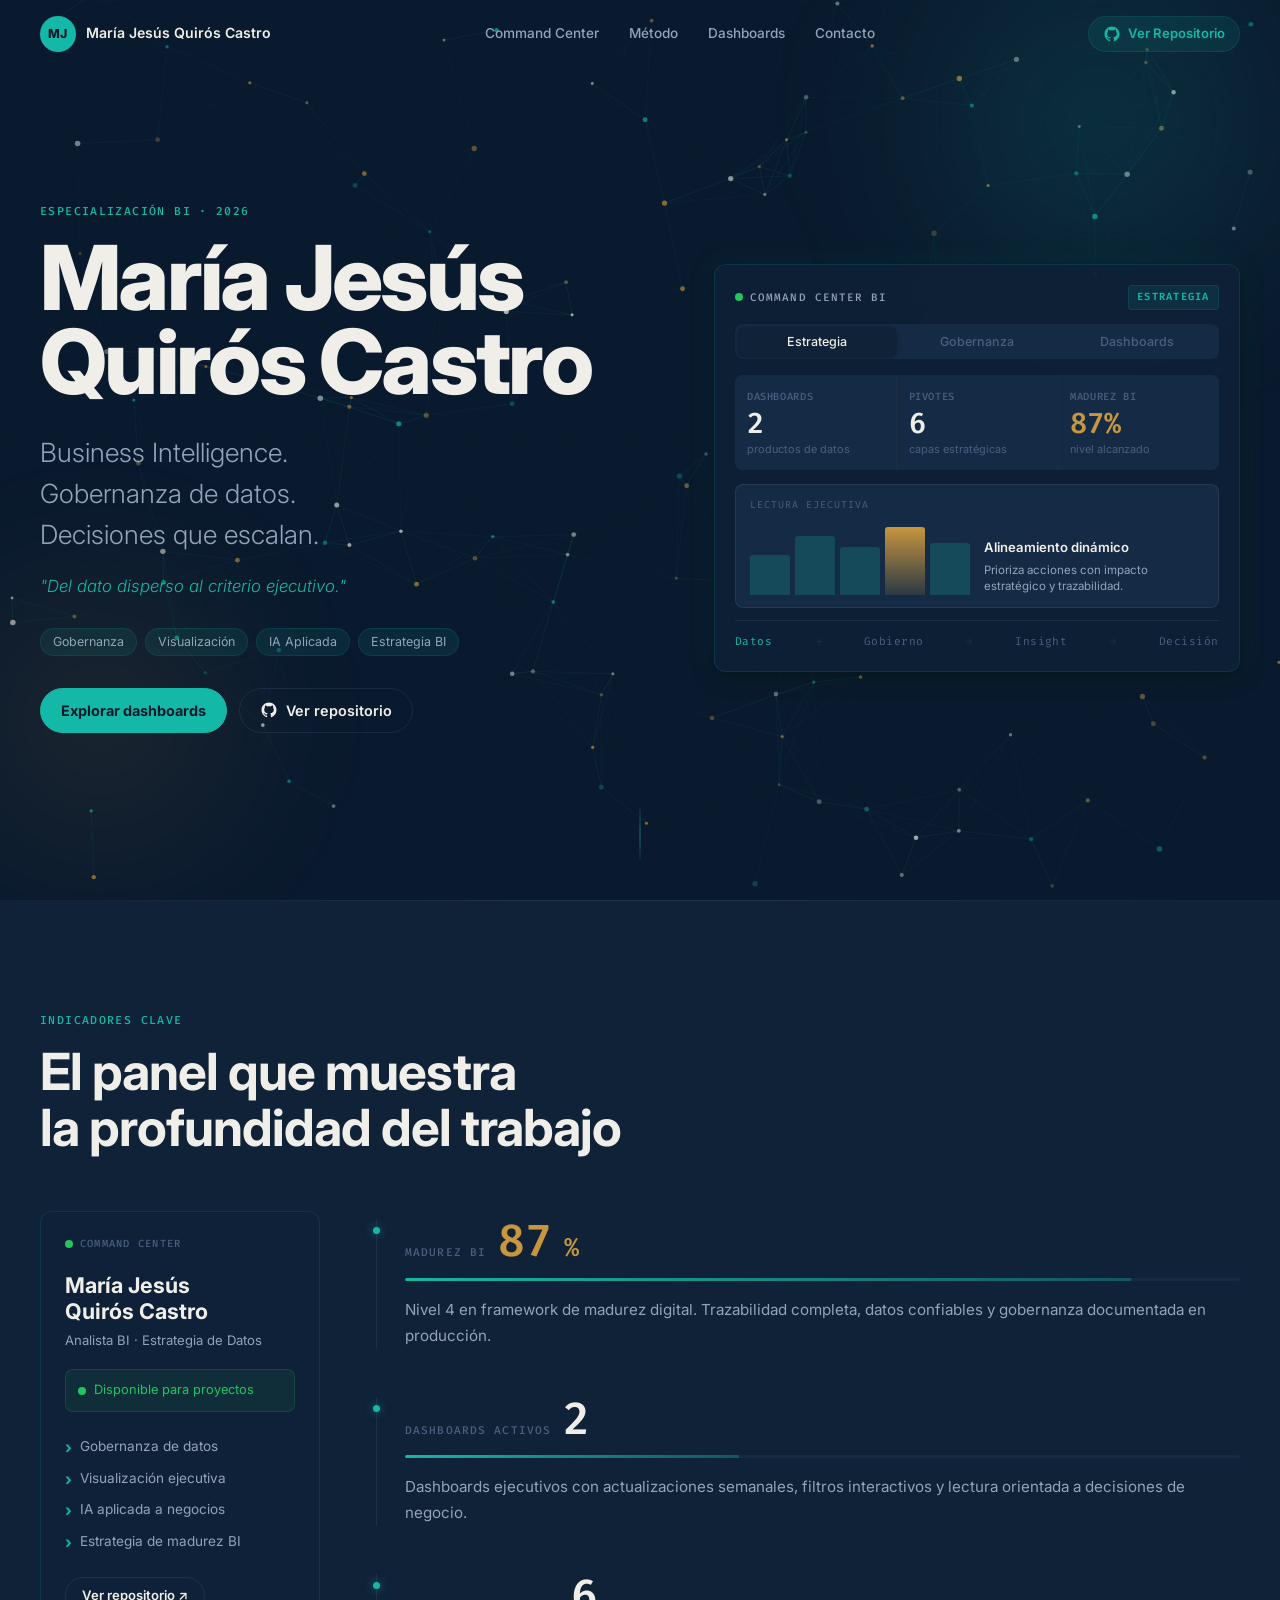
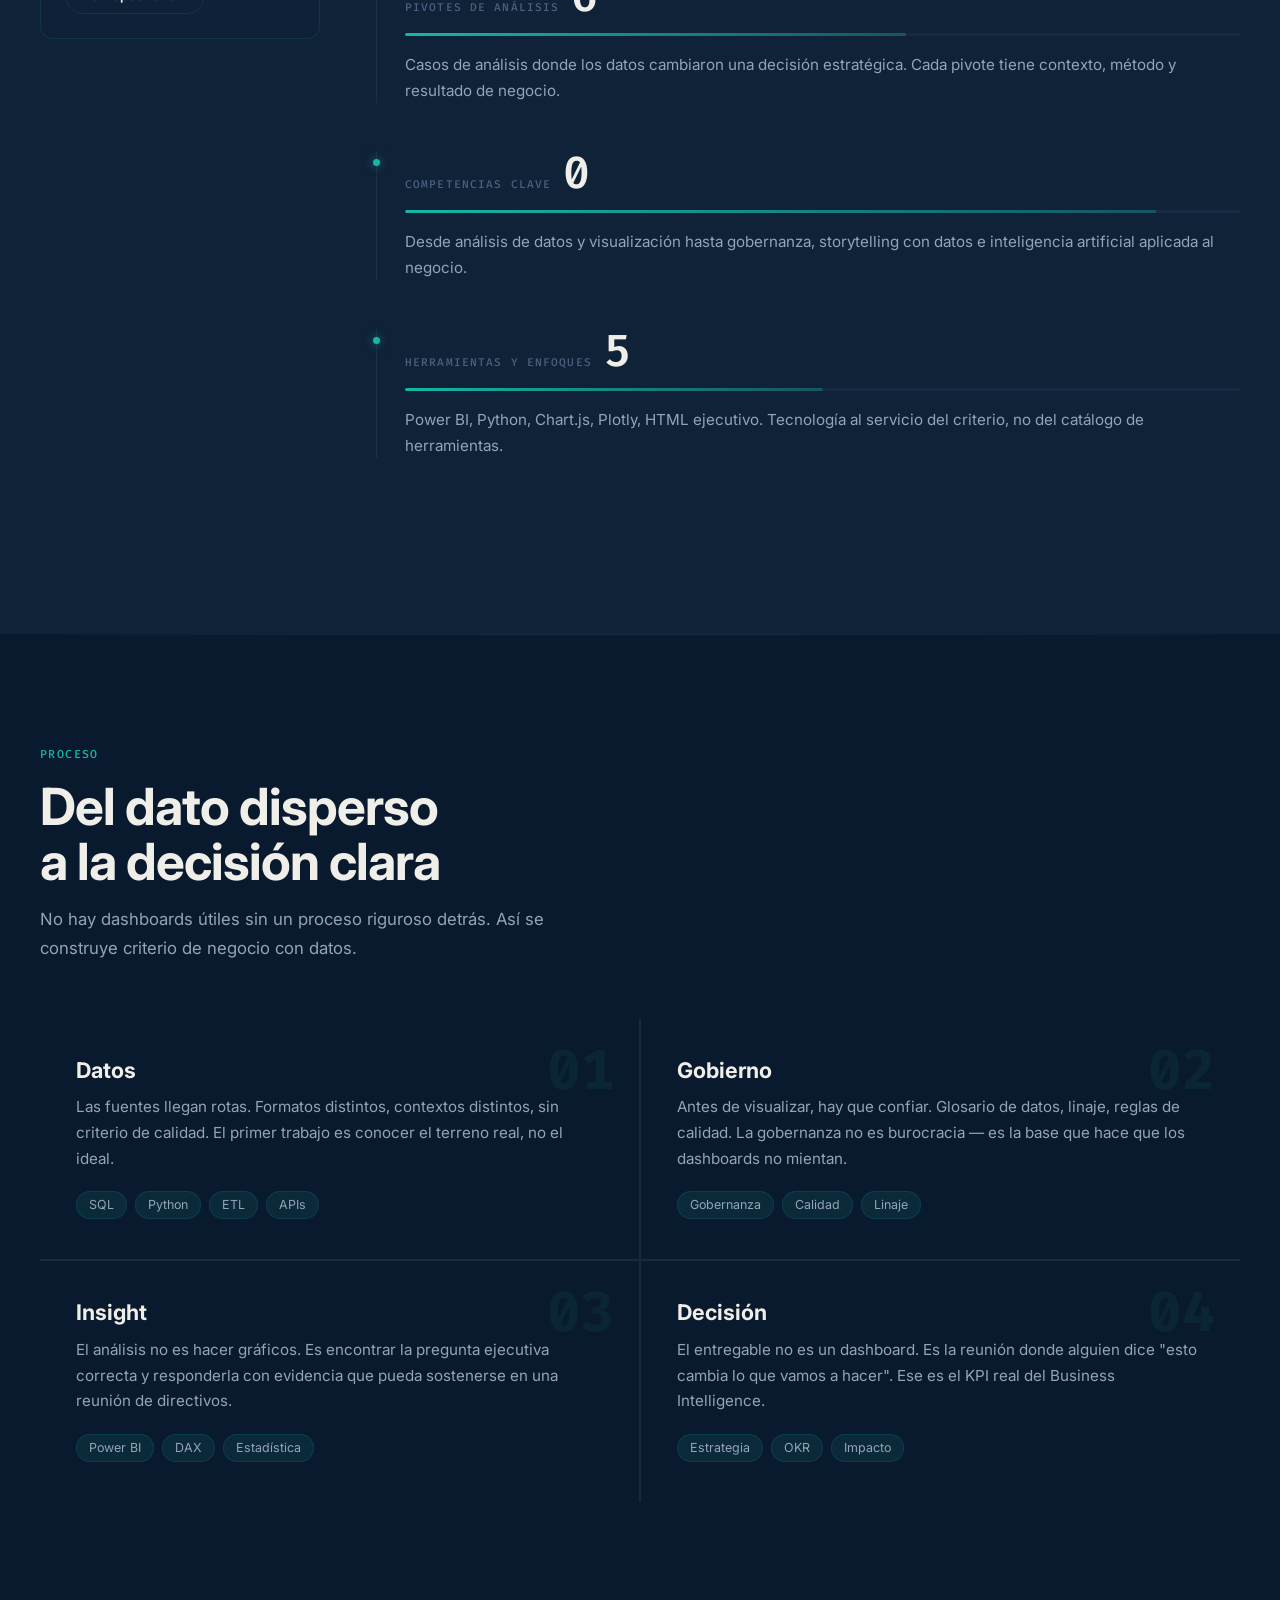
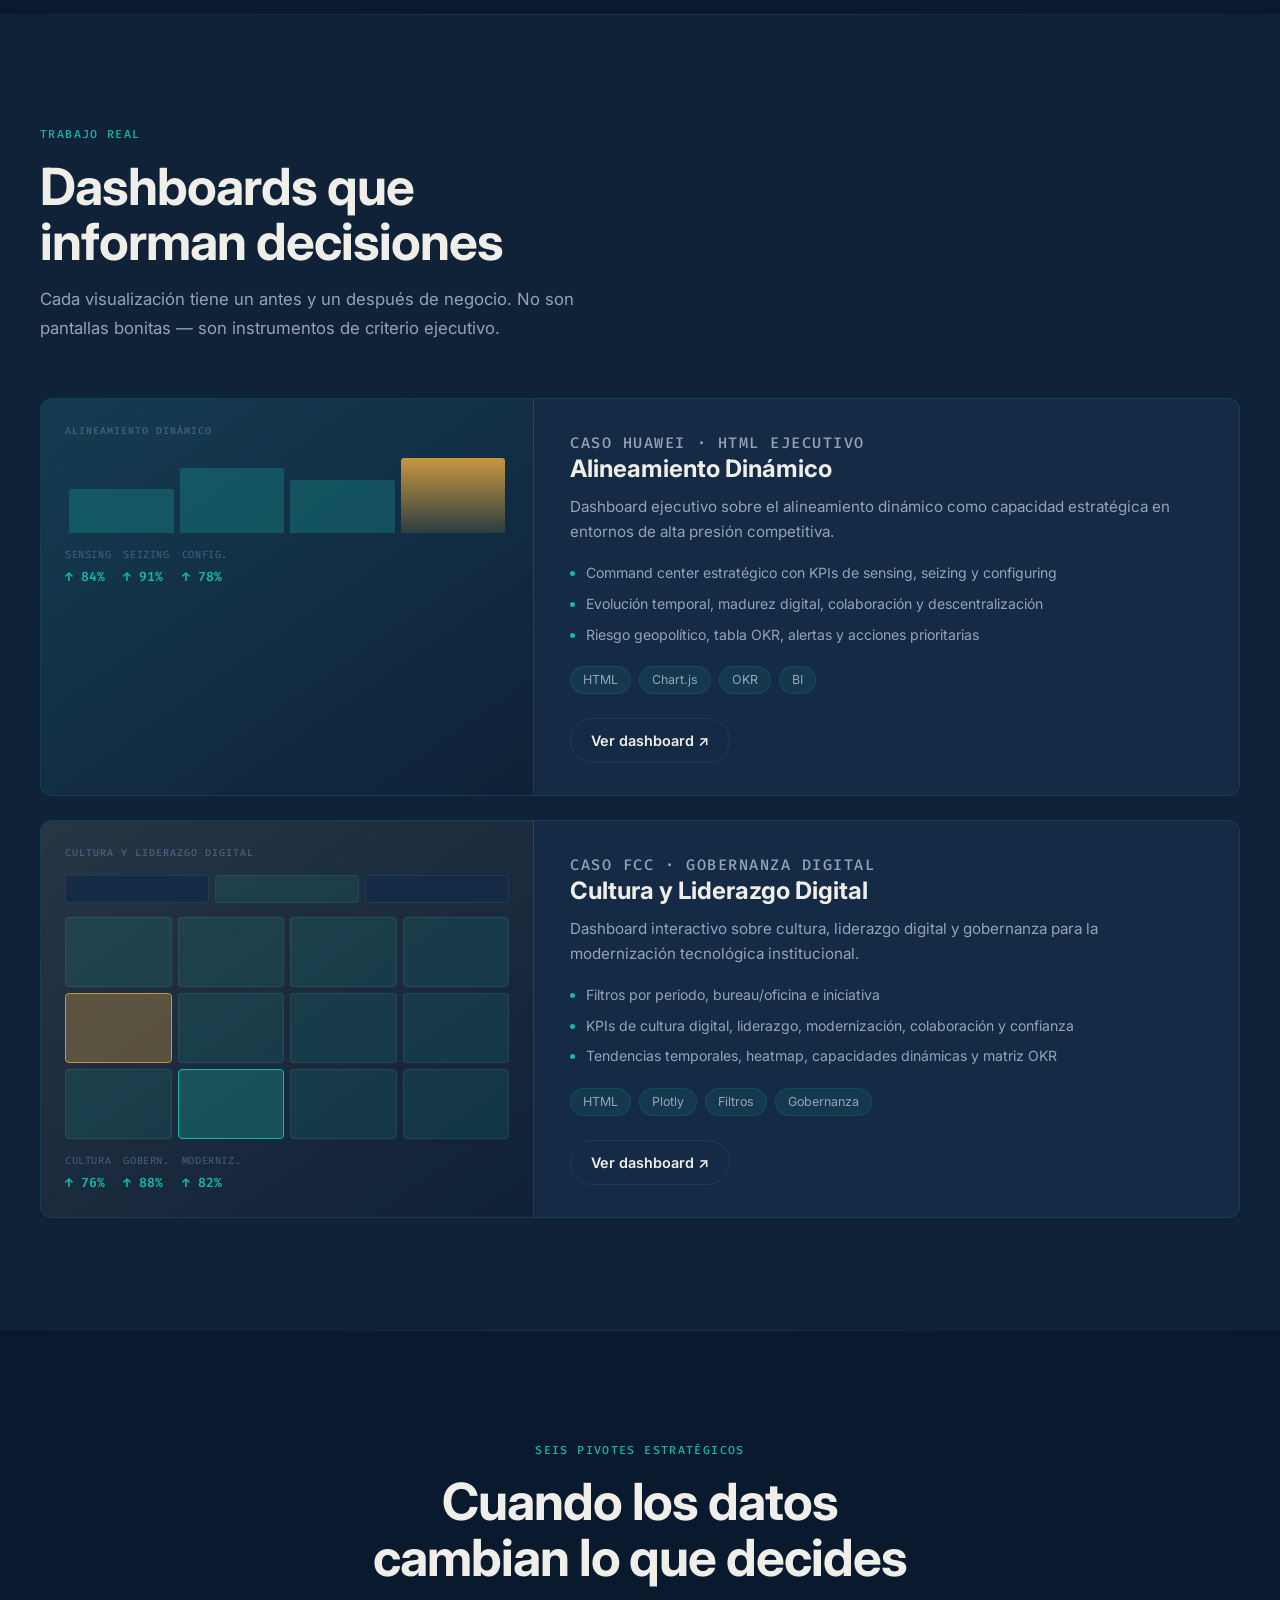
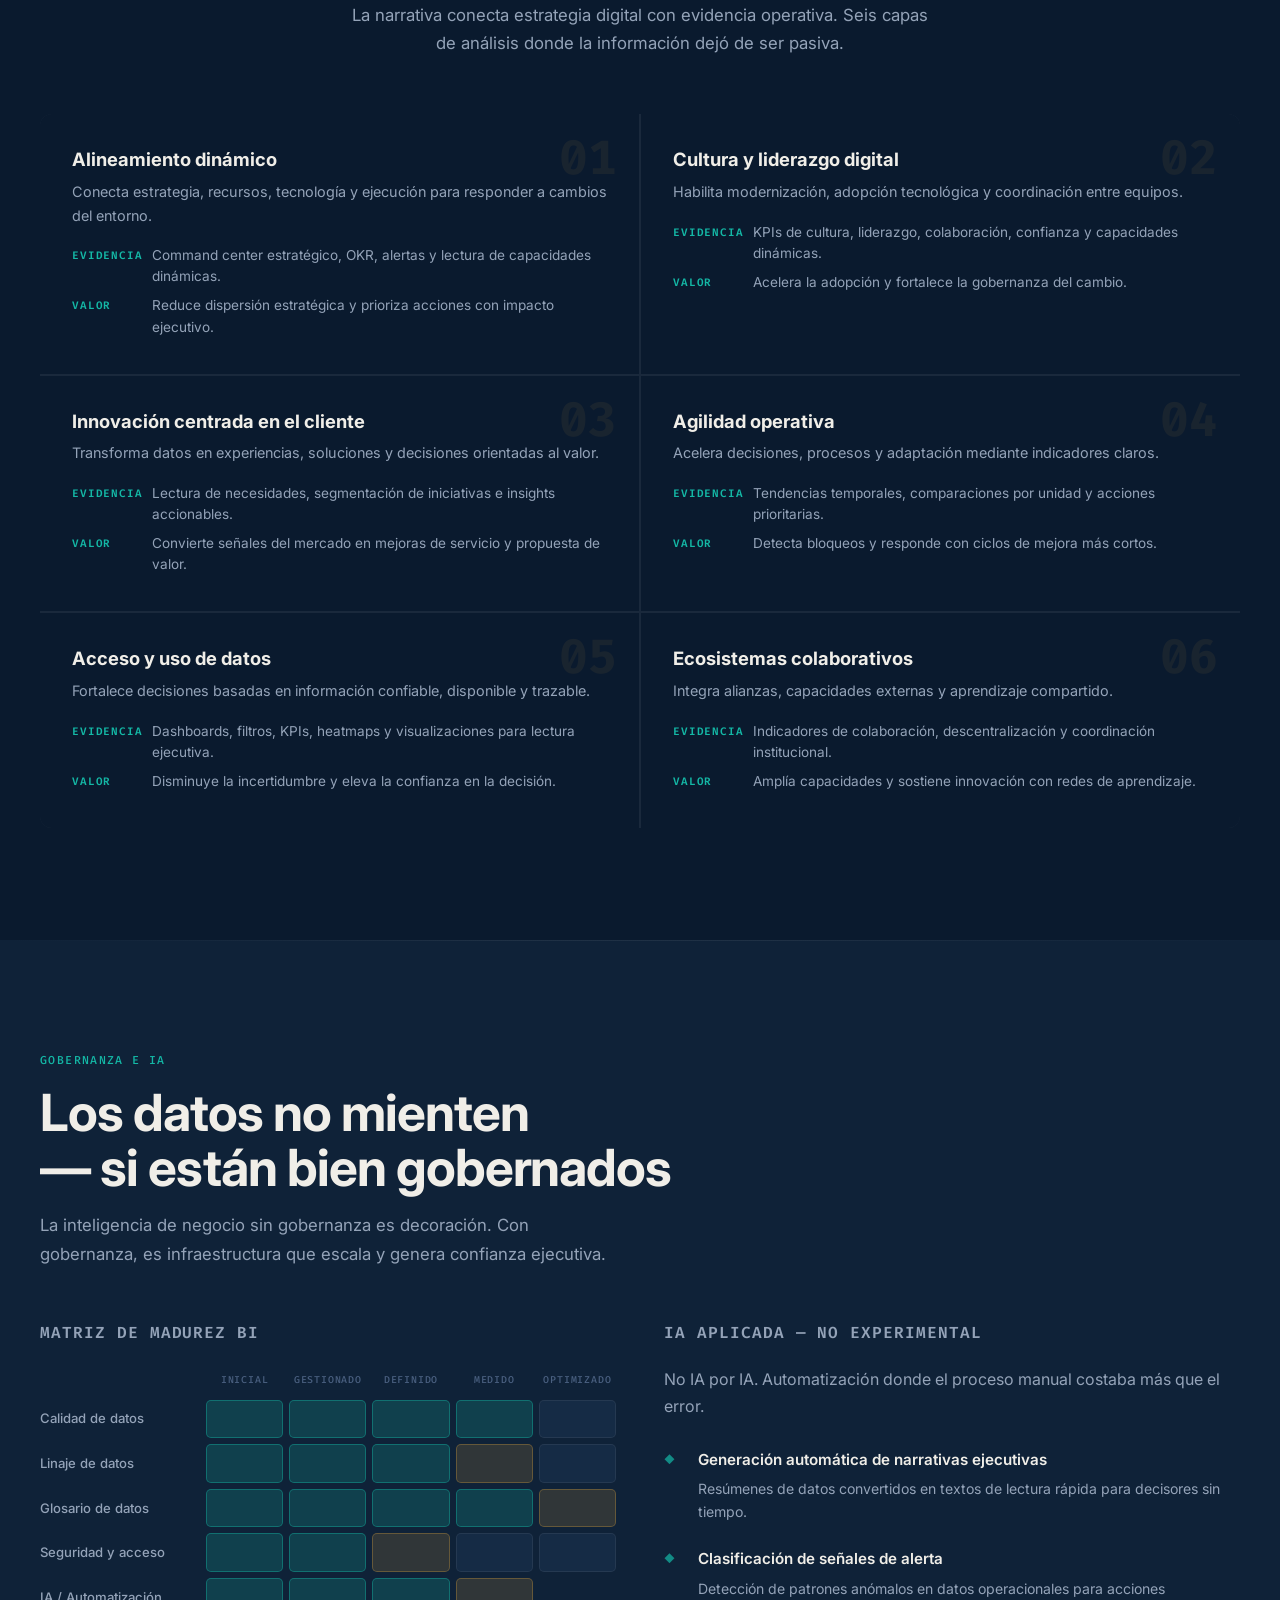
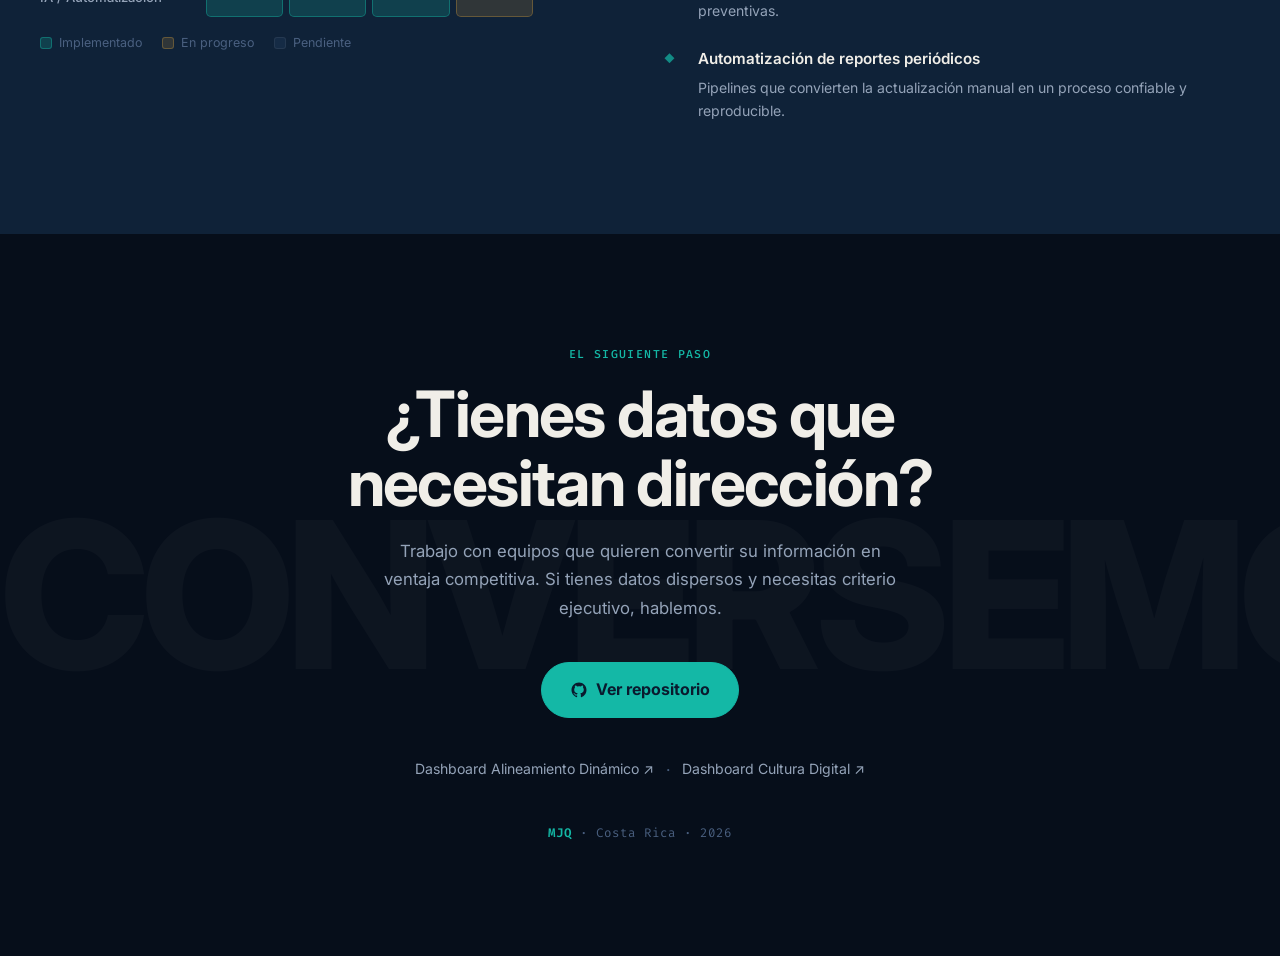
==== commit 87cf5172: "Actualizacion con links correctos a los dashboards" ====
--- a/index.html
+++ b/index.html
@@ -361,7 +361,7 @@
                 <span class="tag">OKR</span>
                 <span class="tag">BI</span>
               </div>
-              <a class="btn btn-ghost" href="https://github.com/MaryJ0801/Digital-Business-Intelligence-gobernanza-practica-con-herramientas-y-dashboards/tree/main/Alineamiento%20Din%C3%A1mico" target="_blank" rel="noopener noreferrer">Ver dashboard ↗</a>
+              <a class="btn btn-ghost" href="https://maryj0801.github.io/AlineamientoDinamicoHuawei/" target="_blank" rel="noopener noreferrer">Ver dashboard ↗</a>
             </div>
           </article>
 
@@ -397,7 +397,7 @@
                 <span class="tag">Filtros</span>
                 <span class="tag">Gobernanza</span>
               </div>
-              <a class="btn btn-ghost" href="https://github.com/MaryJ0801/Digital-Business-Intelligence-gobernanza-practica-con-herramientas-y-dashboards/tree/main/Cultura%20y%20Liderazgo%20Digital" target="_blank" rel="noopener noreferrer">Ver dashboard ↗</a>
+              <a class="btn btn-ghost" href="https://maryj0801.github.io/CulturaLiderazgoDigital/" target="_blank" rel="noopener noreferrer">Ver dashboard ↗</a>
             </div>
           </article>
 
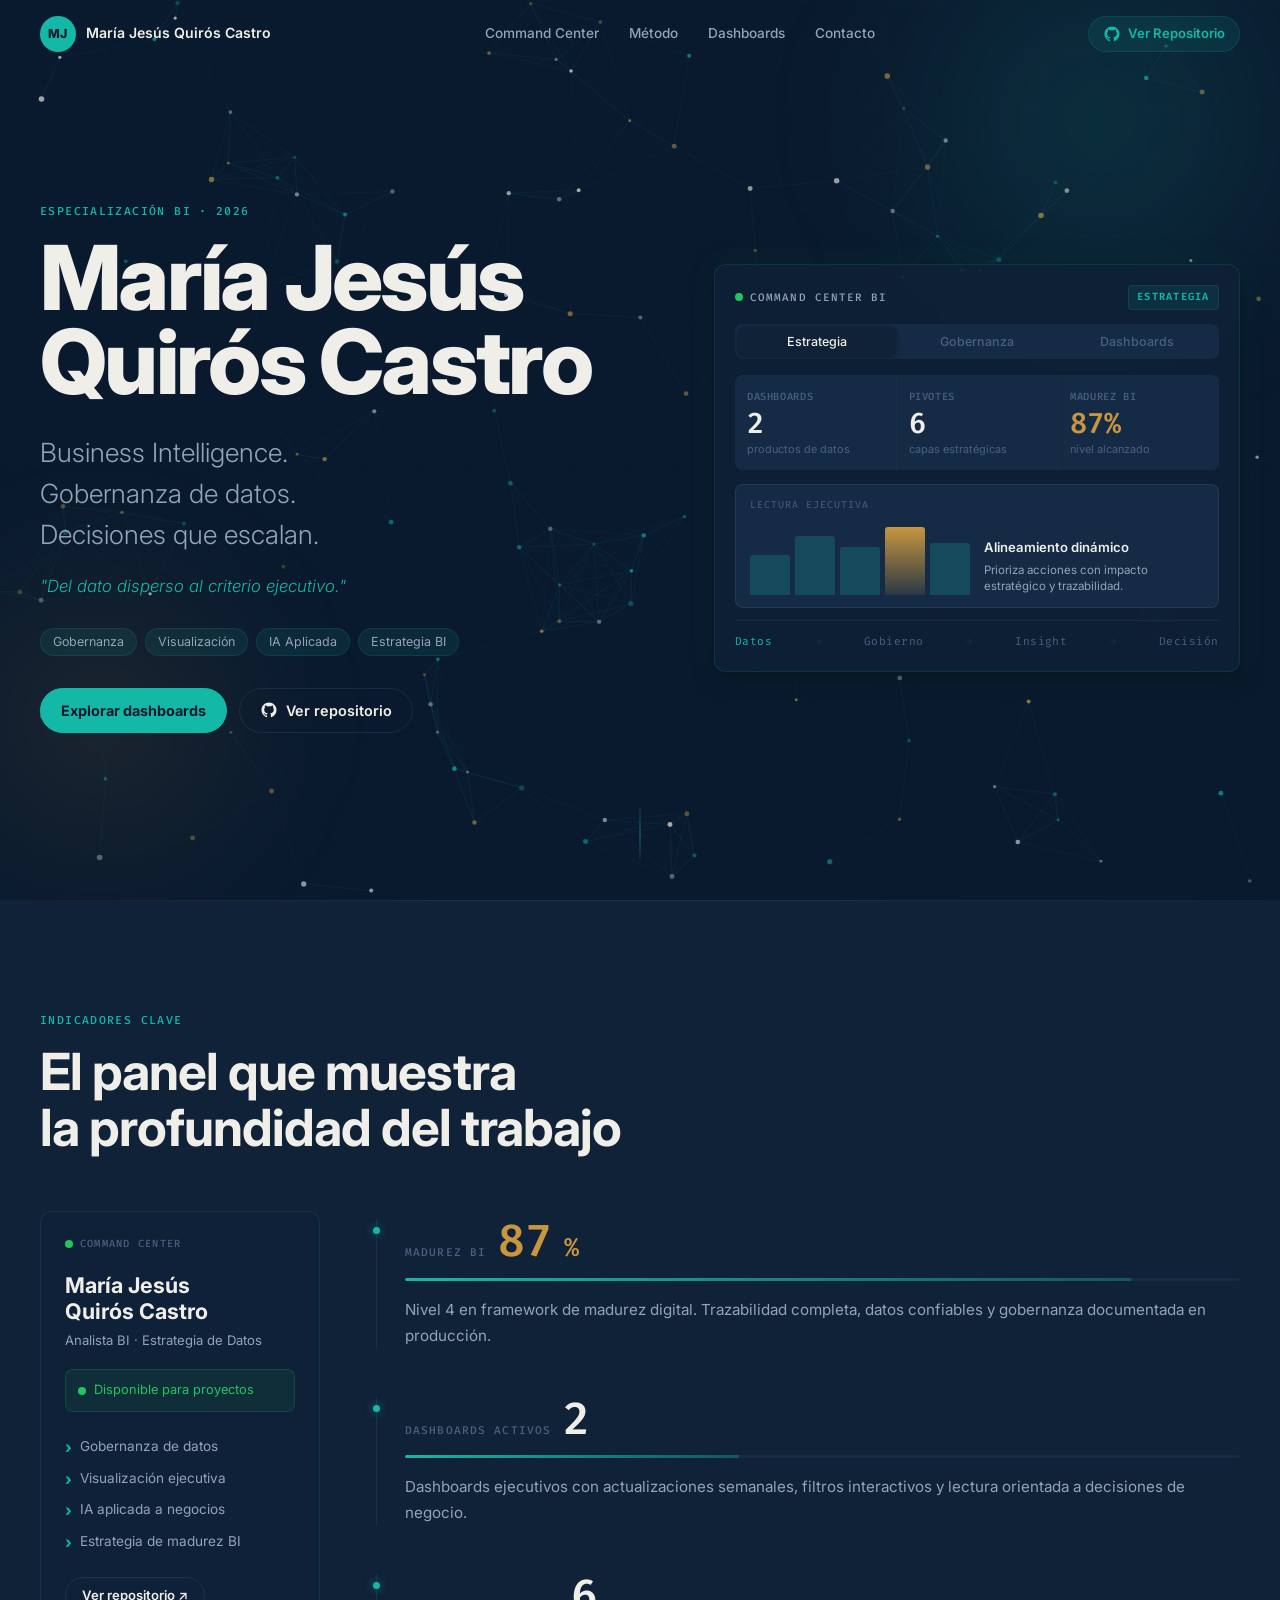
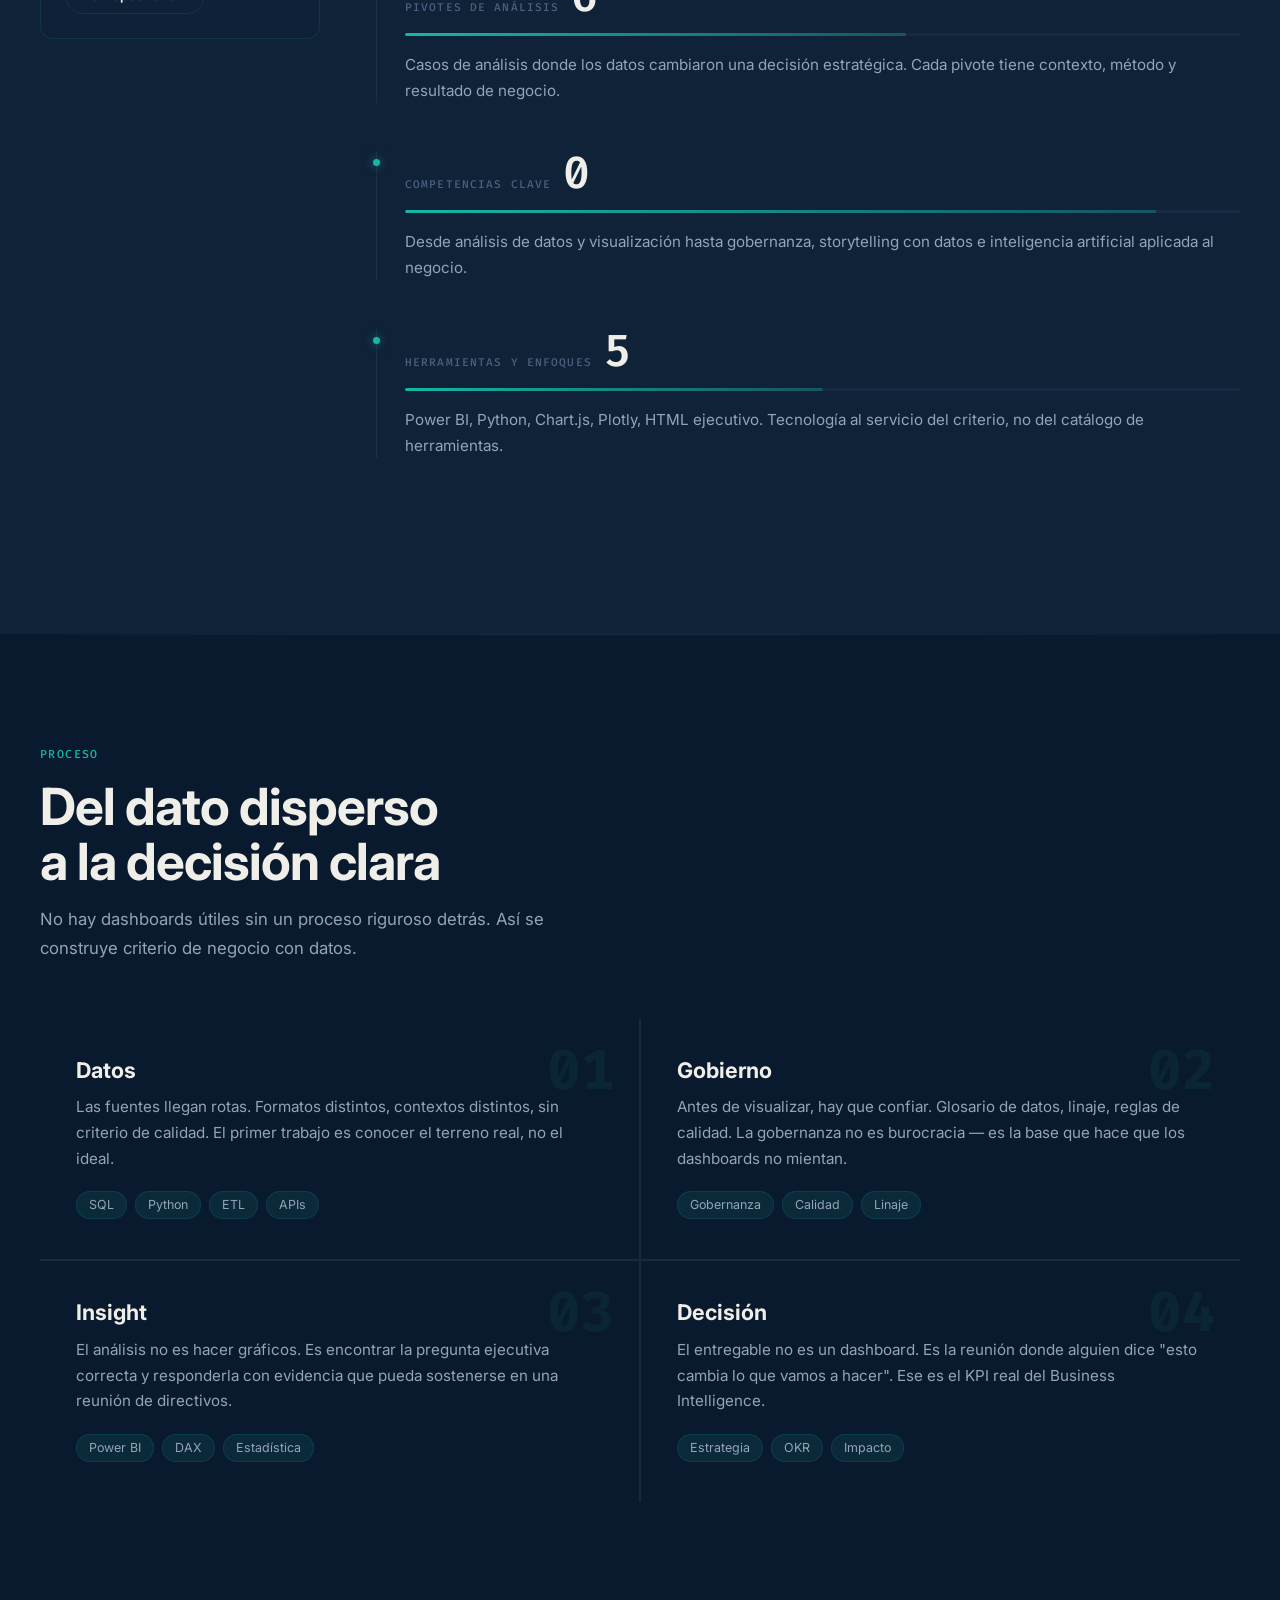
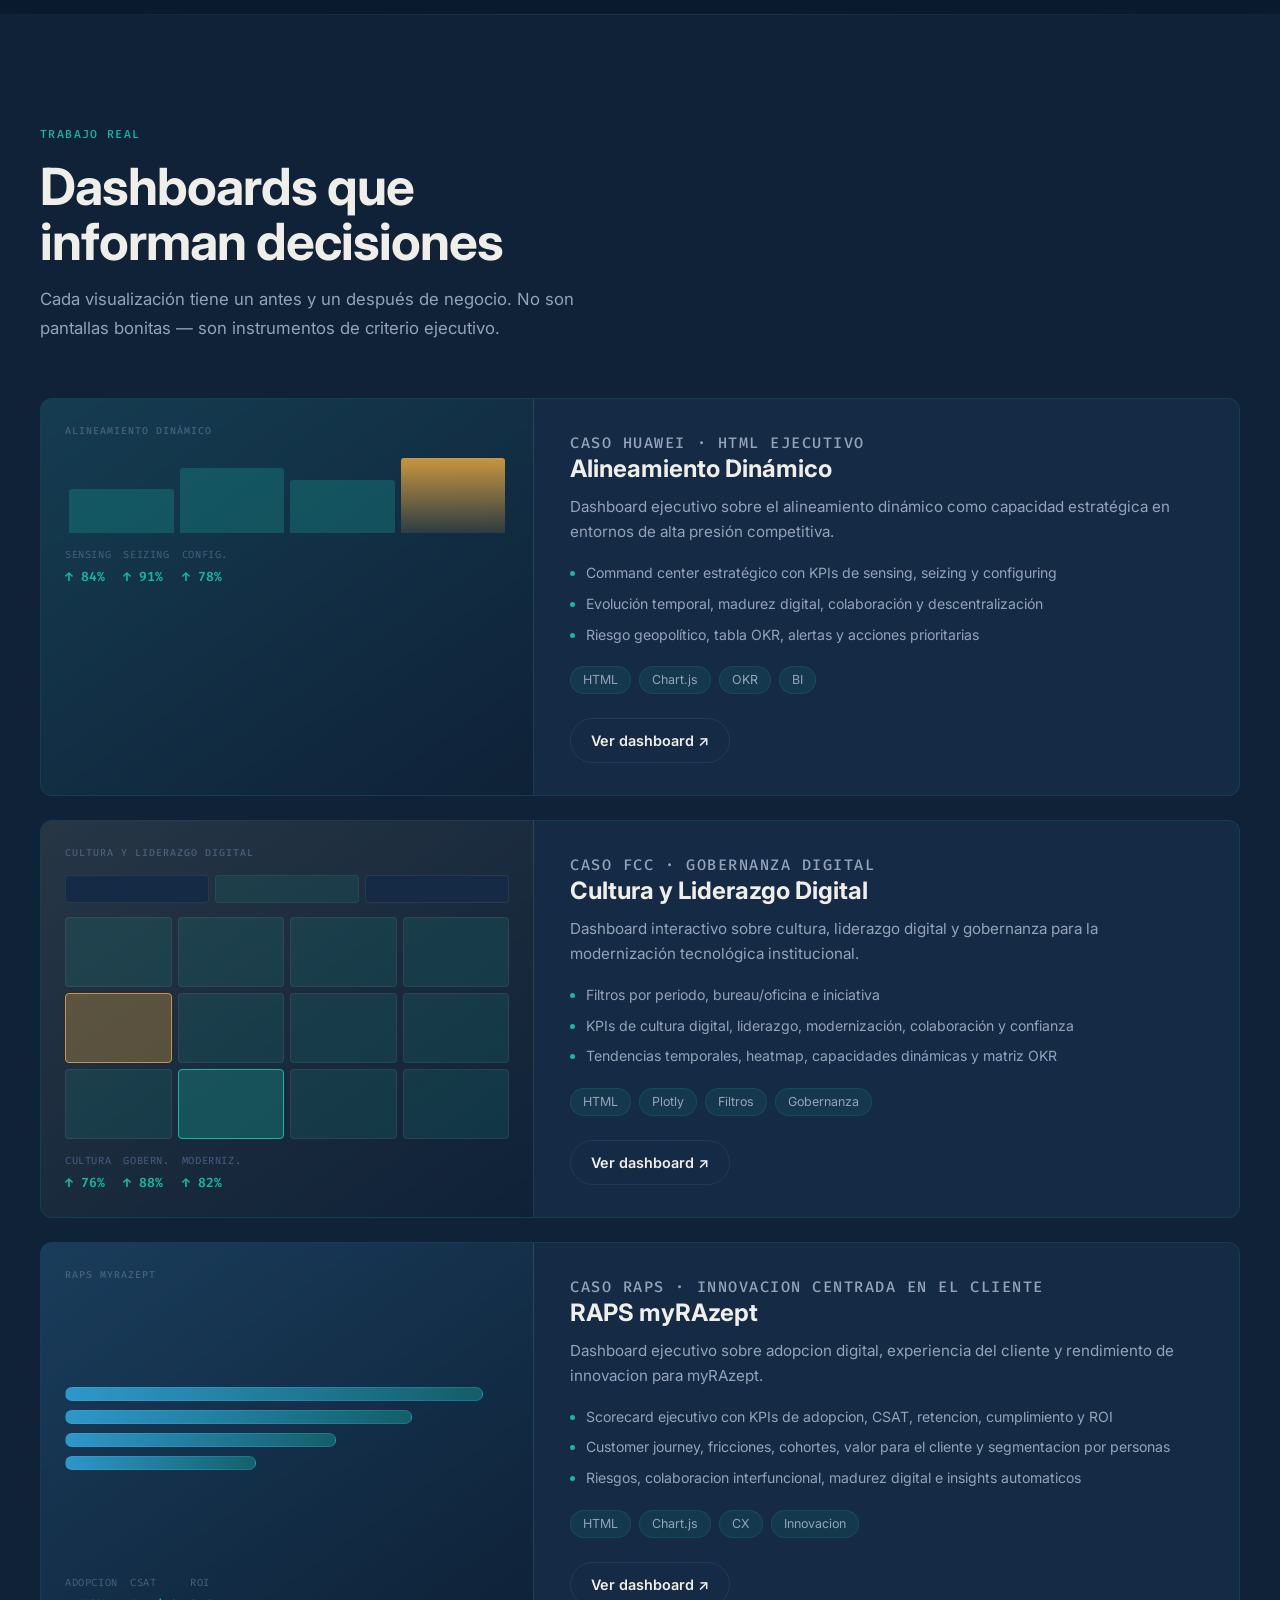
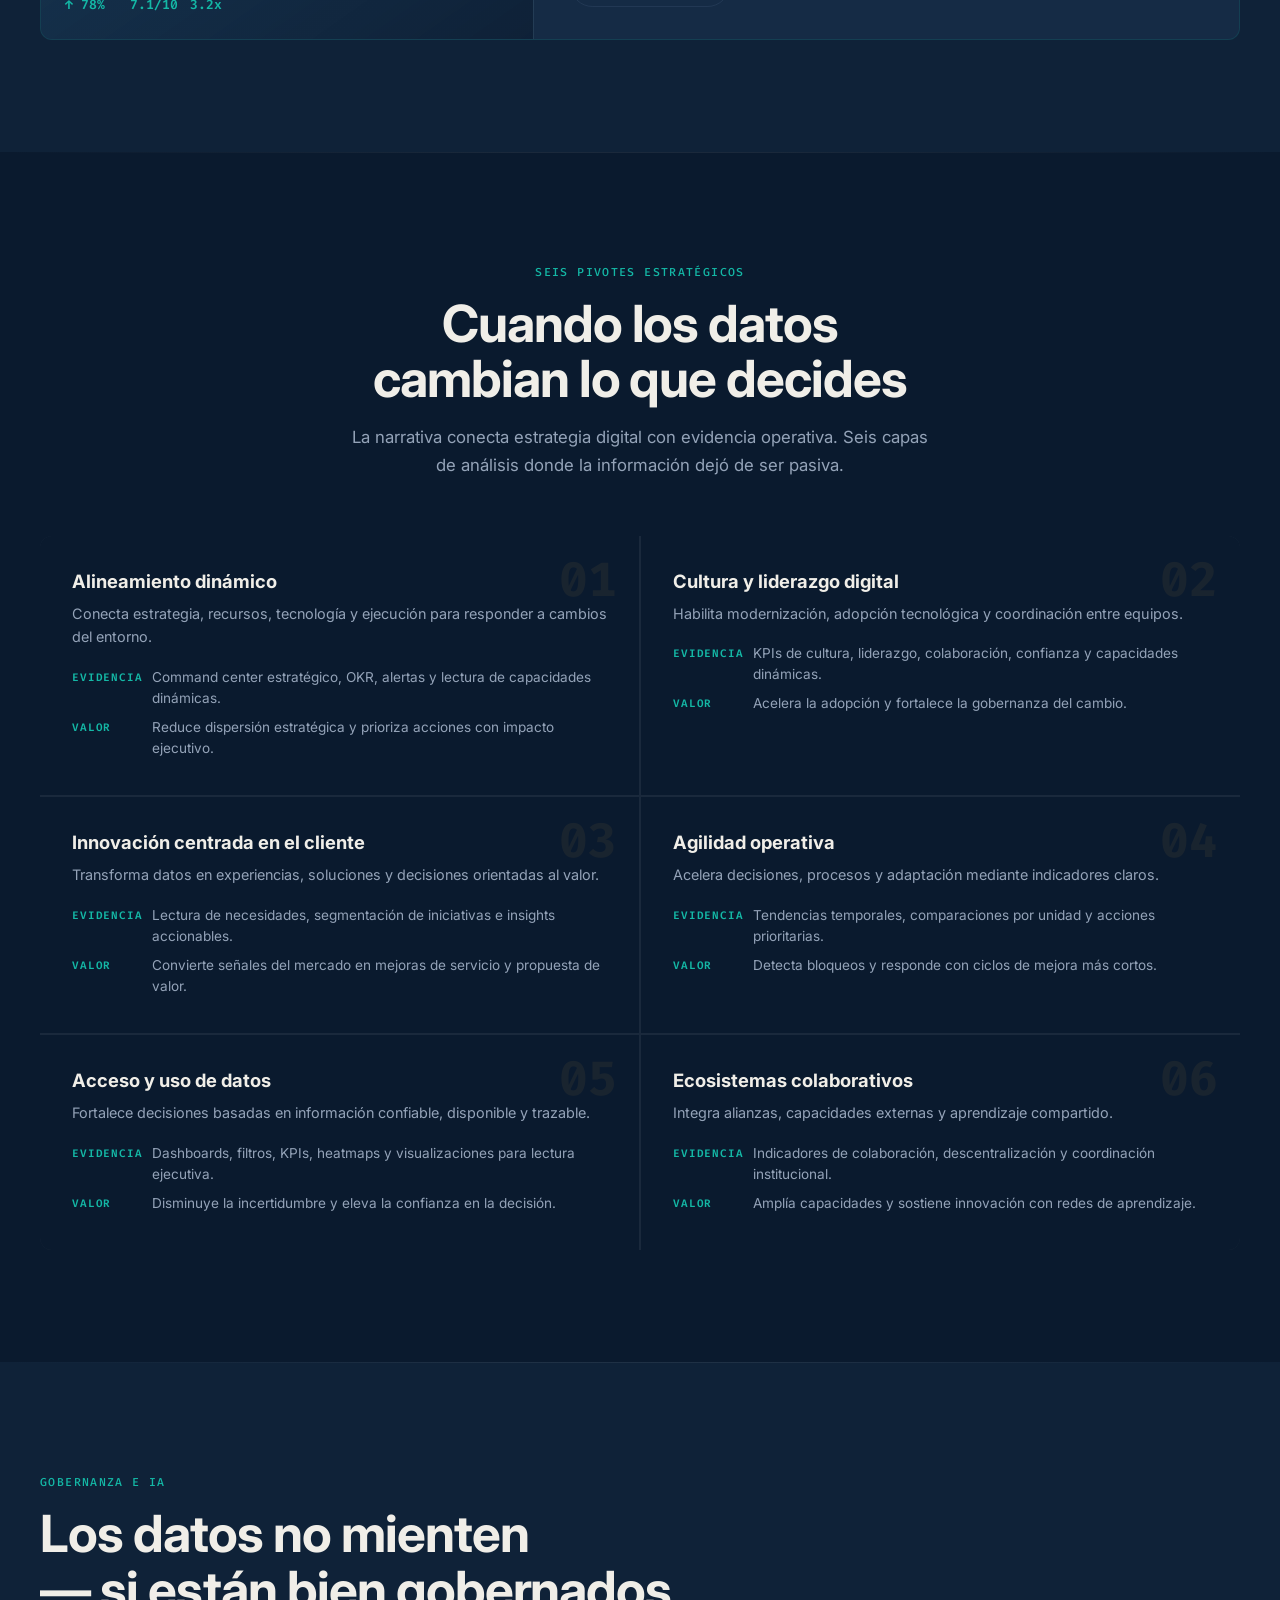
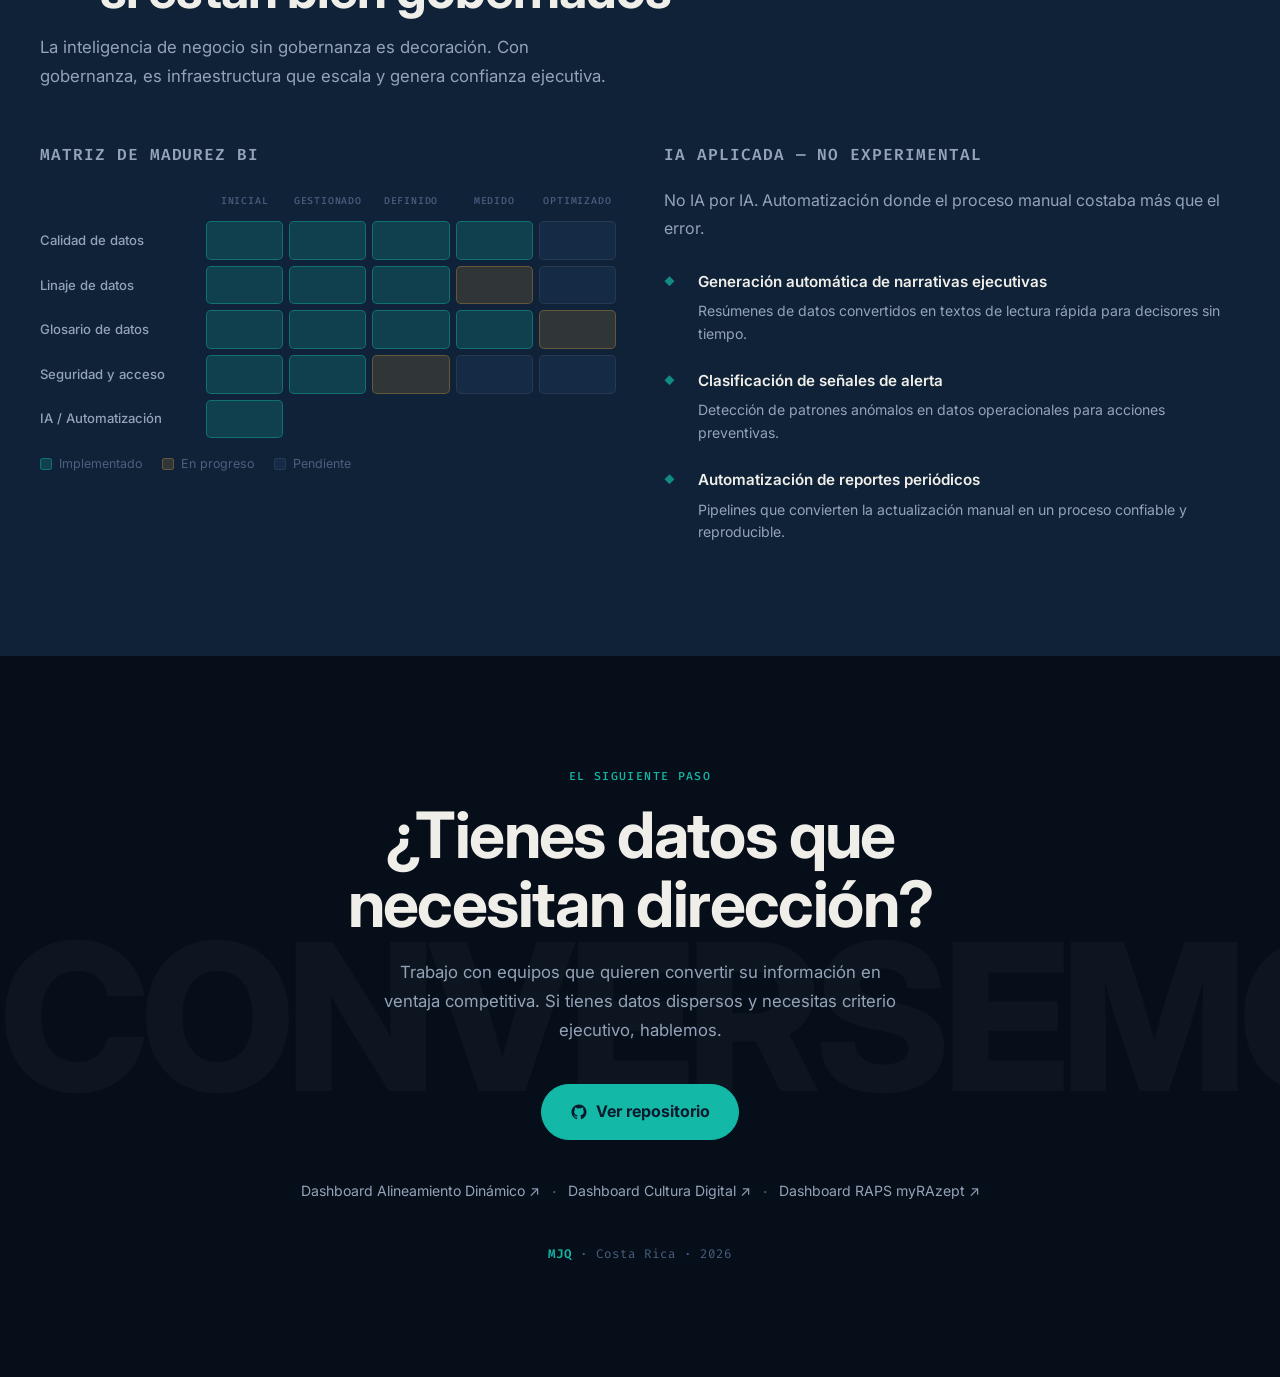
==== commit ea5296db: "Actualizar portafolio con dashboard RAPS" ====
--- a/index.html
+++ b/index.html
@@ -401,6 +401,40 @@
             </div>
           </article>
 
+          <article class="dash-card reveal" data-delay="300">
+            <div class="dash-preview raps" aria-hidden="true">
+              <div class="dp-label">RAPS MYRAZEPT</div>
+              <div class="dp-funnel">
+                <span style="--w:94%"></span>
+                <span style="--w:78%"></span>
+                <span style="--w:61%"></span>
+                <span style="--w:43%"></span>
+              </div>
+              <div class="dp-metrics">
+                <div class="dp-metric"><span>Adopcion</span><strong>↑ 78%</strong></div>
+                <div class="dp-metric"><span>CSAT</span><strong>7.1/10</strong></div>
+                <div class="dp-metric"><span>ROI</span><strong>3.2x</strong></div>
+              </div>
+            </div>
+            <div class="dash-content">
+              <p class="dash-tag">Caso RAPS · Innovacion centrada en el cliente</p>
+              <h3>RAPS myRAzept</h3>
+              <p>Dashboard ejecutivo sobre adopcion digital, experiencia del cliente y rendimiento de innovacion para myRAzept.</p>
+              <ul class="dash-list">
+                <li>Scorecard ejecutivo con KPIs de adopcion, CSAT, retencion, cumplimiento y ROI</li>
+                <li>Customer journey, fricciones, cohortes, valor para el cliente y segmentacion por personas</li>
+                <li>Riesgos, colaboracion interfuncional, madurez digital e insights automaticos</li>
+              </ul>
+              <div class="tag-row">
+                <span class="tag">HTML</span>
+                <span class="tag">Chart.js</span>
+                <span class="tag">CX</span>
+                <span class="tag">Innovacion</span>
+              </div>
+              <a class="btn btn-ghost" href="RAPS_myRAzept/" target="_blank" rel="noopener noreferrer">Ver dashboard ↗</a>
+            </div>
+          </article>
+
         </div>
       </div>
     </section>
@@ -638,6 +672,8 @@
           <a href="https://github.com/MaryJ0801/Digital-Business-Intelligence-gobernanza-practica-con-herramientas-y-dashboards/tree/main/Alineamiento%20Din%C3%A1mico" target="_blank" rel="noopener noreferrer">Dashboard Alineamiento Dinámico ↗</a>
           <span class="contact-sep" aria-hidden="true">·</span>
           <a href="https://github.com/MaryJ0801/Digital-Business-Intelligence-gobernanza-practica-con-herramientas-y-dashboards/tree/main/Cultura%20y%20Liderazgo%20Digital" target="_blank" rel="noopener noreferrer">Dashboard Cultura Digital ↗</a>
+          <span class="contact-sep" aria-hidden="true">·</span>
+          <a href="RAPS_myRAzept/" target="_blank" rel="noopener noreferrer">Dashboard RAPS myRAzept ↗</a>
         </div>
         <p class="contact-sig">
           <span class="sig-code">MJQ</span> · Costa Rica · 2026
--- a/styles.css
+++ b/styles.css
@@ -908,6 +908,10 @@
   background: linear-gradient(145deg, rgba(200,150,62,0.1), rgba(10,26,46,0.6));
   border-right: 1px solid var(--border-glass);
 }
+.dash-preview.raps {
+  background: linear-gradient(145deg, rgba(56,189,248,0.12), rgba(10,26,46,0.6));
+  border-right: 1px solid var(--border-glass);
+}
 
 .dp-label {
   font-family: var(--font-data);
@@ -932,6 +936,20 @@
 }
 .dp-bar--gold {
   background: linear-gradient(to top, rgba(200,150,62,0.15), var(--gold));
+}
+.dp-funnel {
+  display: flex;
+  flex-direction: column;
+  justify-content: center;
+  gap: 9px;
+  flex: 1;
+}
+.dp-funnel span {
+  width: var(--w, 60%);
+  height: 14px;
+  border-radius: 999px;
+  background: linear-gradient(90deg, rgba(56,189,248,0.72), rgba(20,184,166,0.36));
+  border: 1px solid rgba(56,189,248,0.24);
 }
 .dp-filters {
   display: grid;
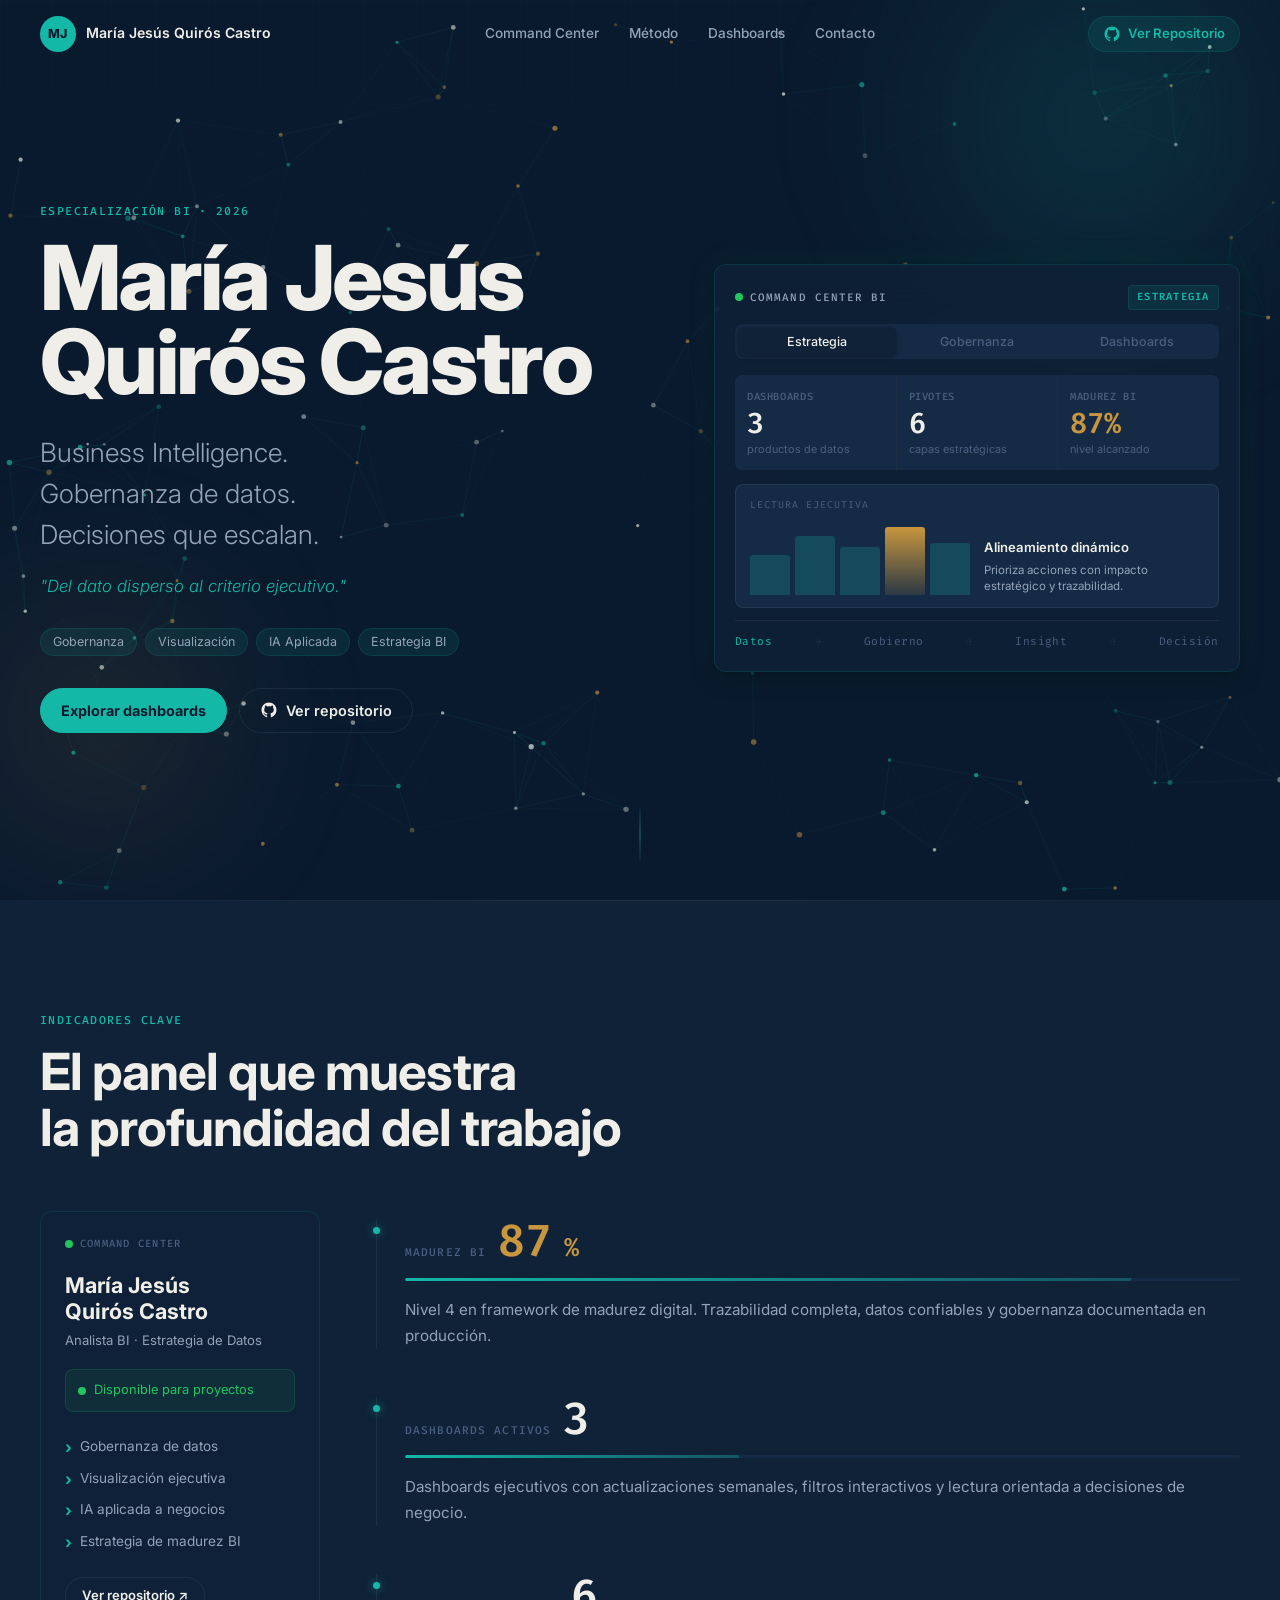
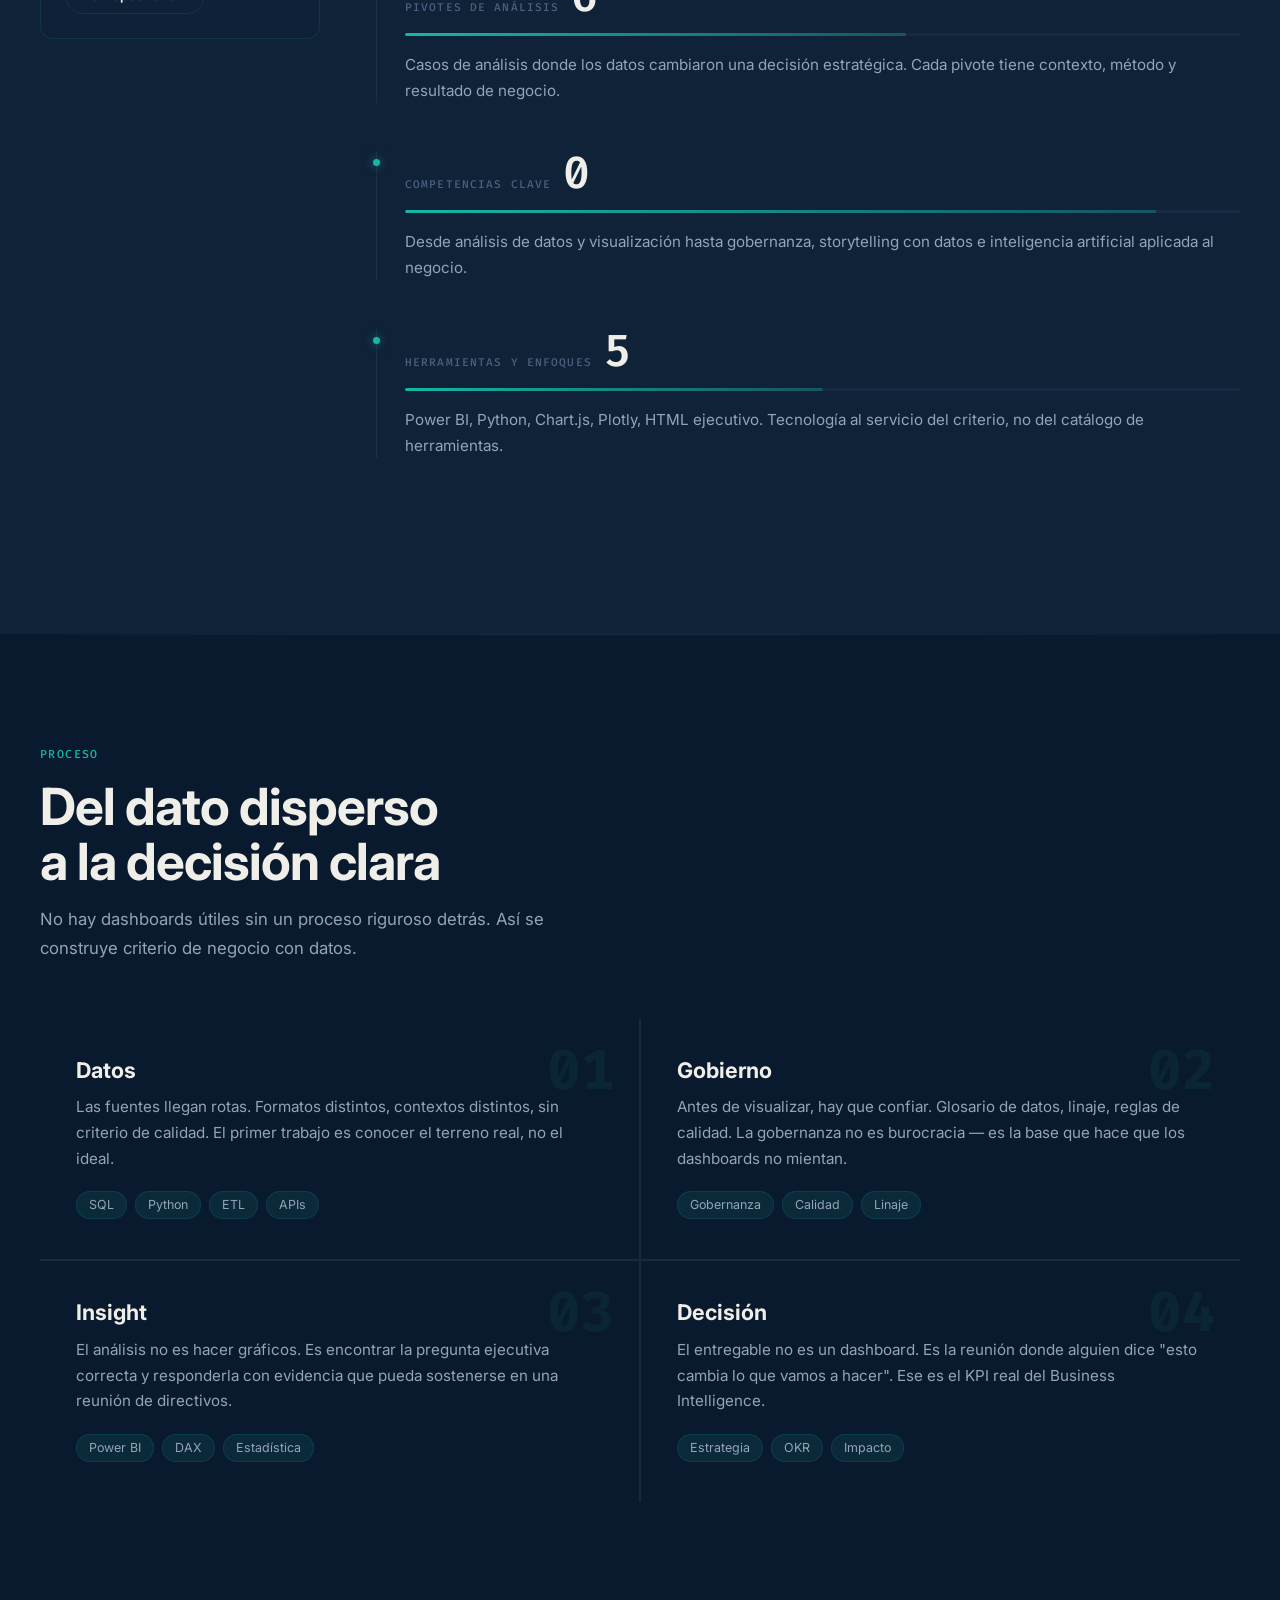
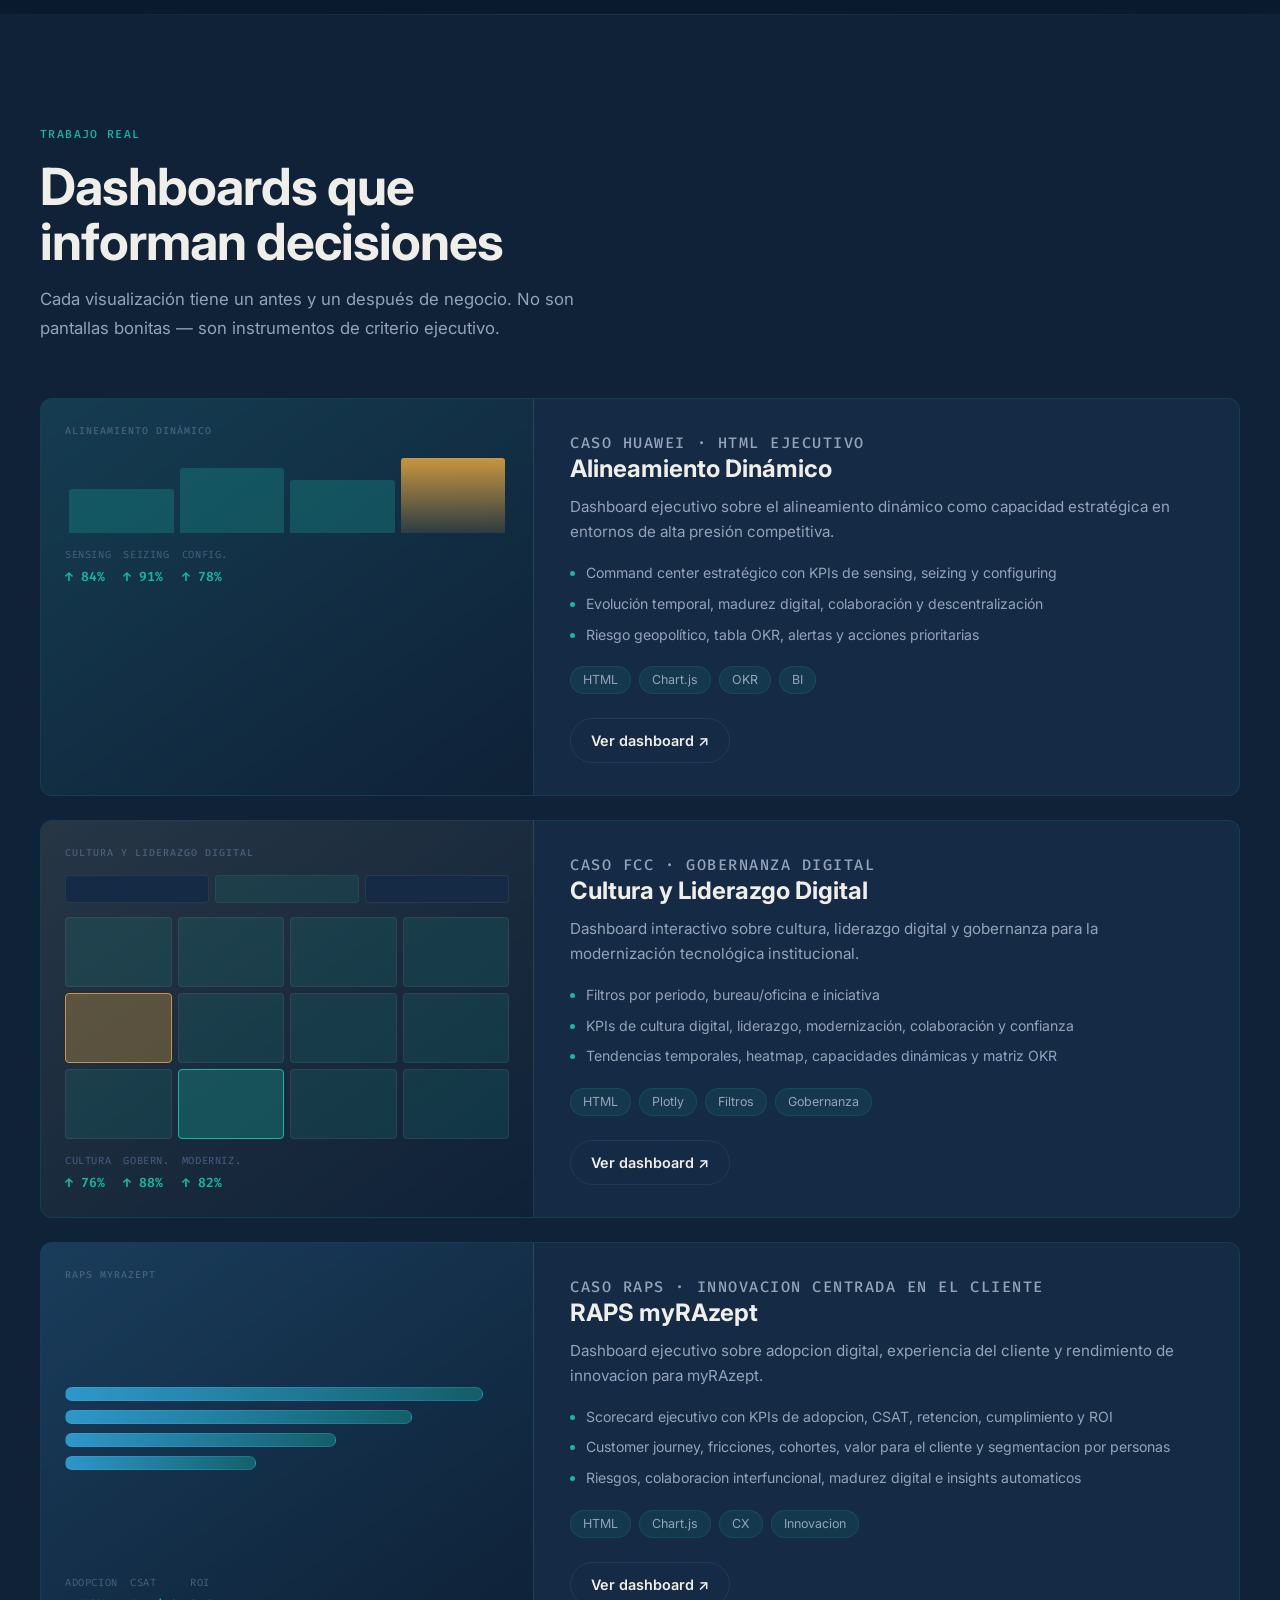
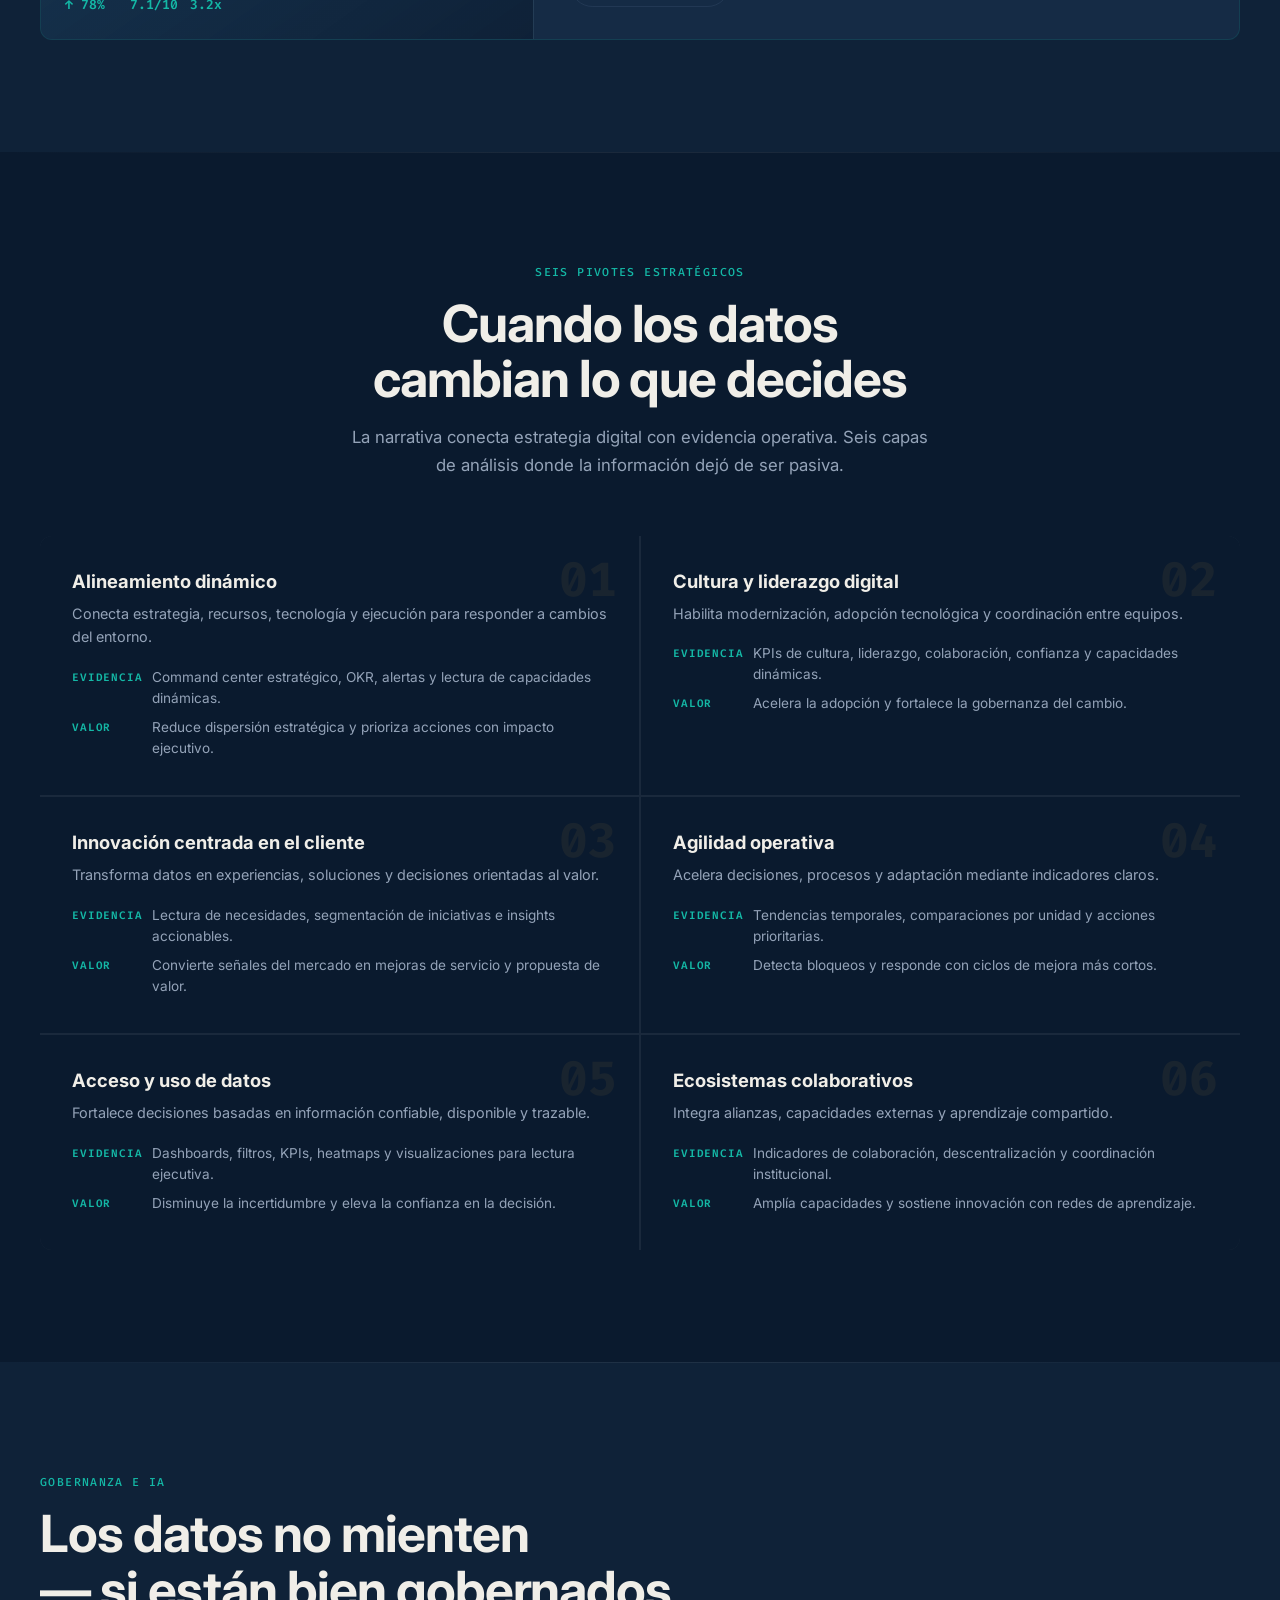
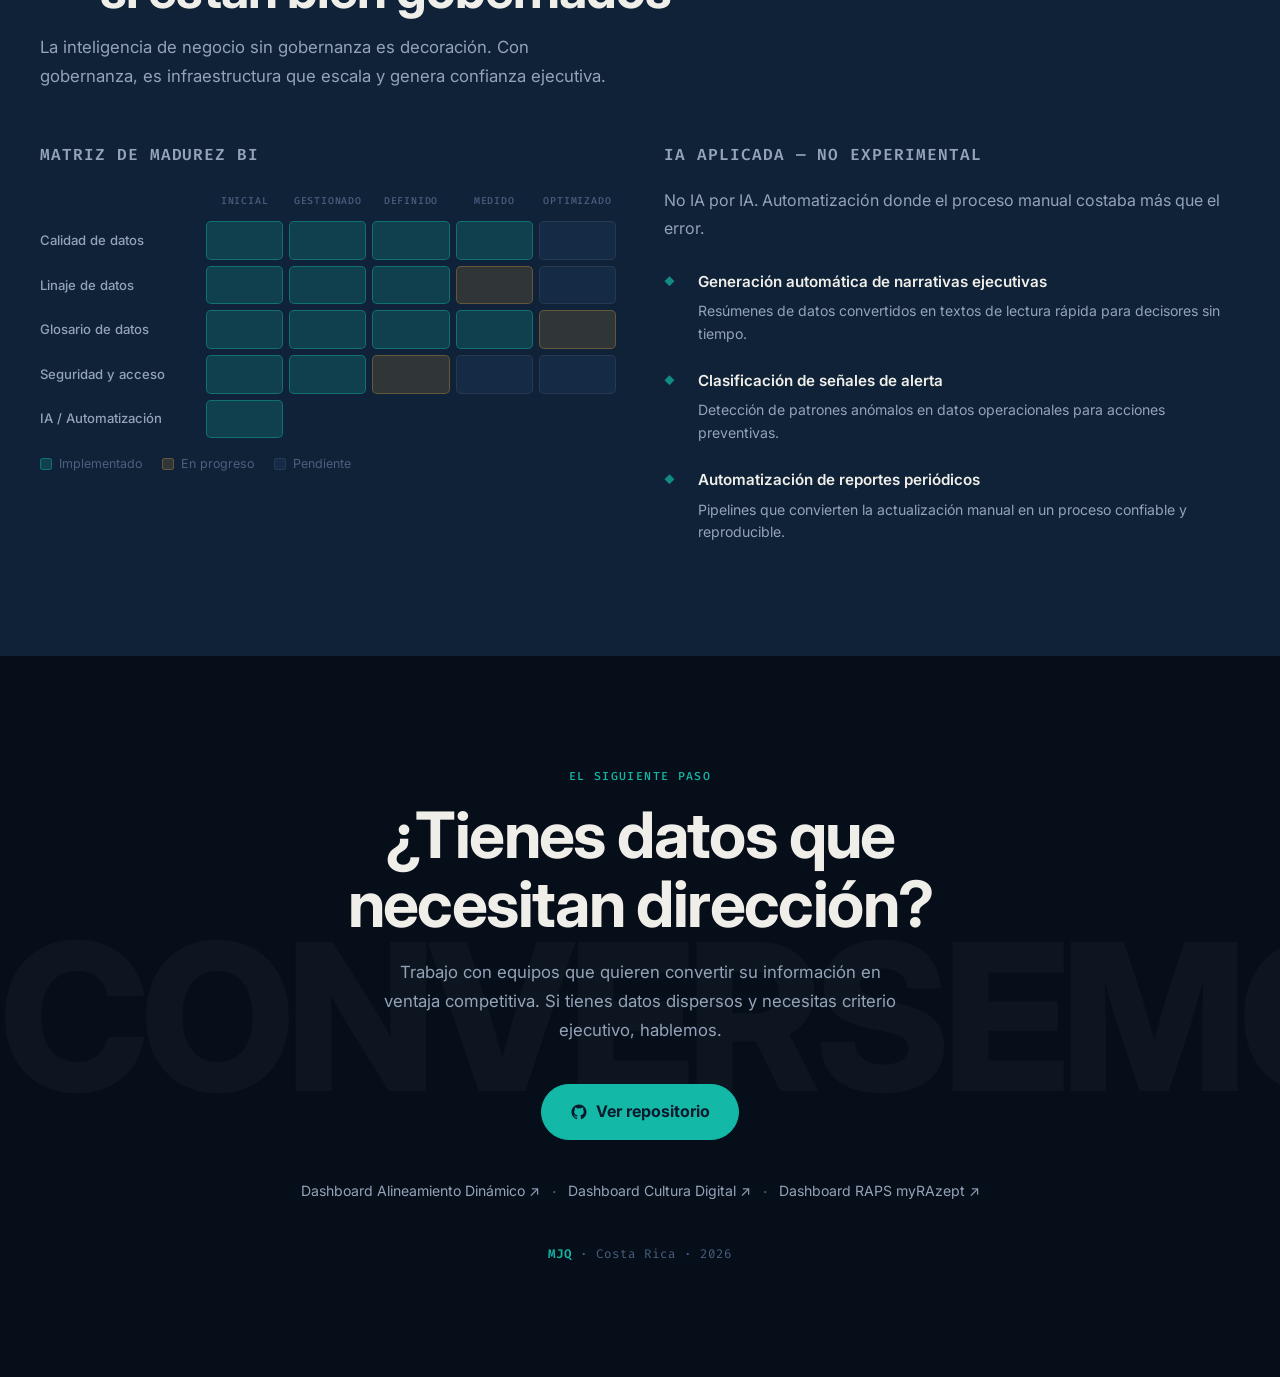
==== commit 5b6c4387: "Ajustar contador de dashboards" ====
--- a/index.html
+++ b/index.html
@@ -102,7 +102,7 @@
           <div class="cc-kpis" aria-label="Indicadores clave">
             <div class="cc-kpi">
               <span class="cc-kpi-label">Dashboards</span>
-              <strong class="cc-kpi-value" data-counter="2">0</strong>
+              <strong class="cc-kpi-value" data-counter="3">0</strong>
               <small class="cc-kpi-desc">productos de datos</small>
             </div>
             <div class="cc-kpi">
@@ -202,7 +202,7 @@
             <div class="kpi-block reveal">
               <div class="kpi-top">
                 <span class="kpi-label">DASHBOARDS ACTIVOS</span>
-                <span class="kpi-num" data-counter="2">0</span>
+                <span class="kpi-num" data-counter="3">0</span>
               </div>
               <div class="kpi-track" role="progressbar" aria-valuenow="40" aria-valuemin="0" aria-valuemax="100" aria-label="Avance: 40%">
                 <div class="kpi-fill" data-fill="40"></div>
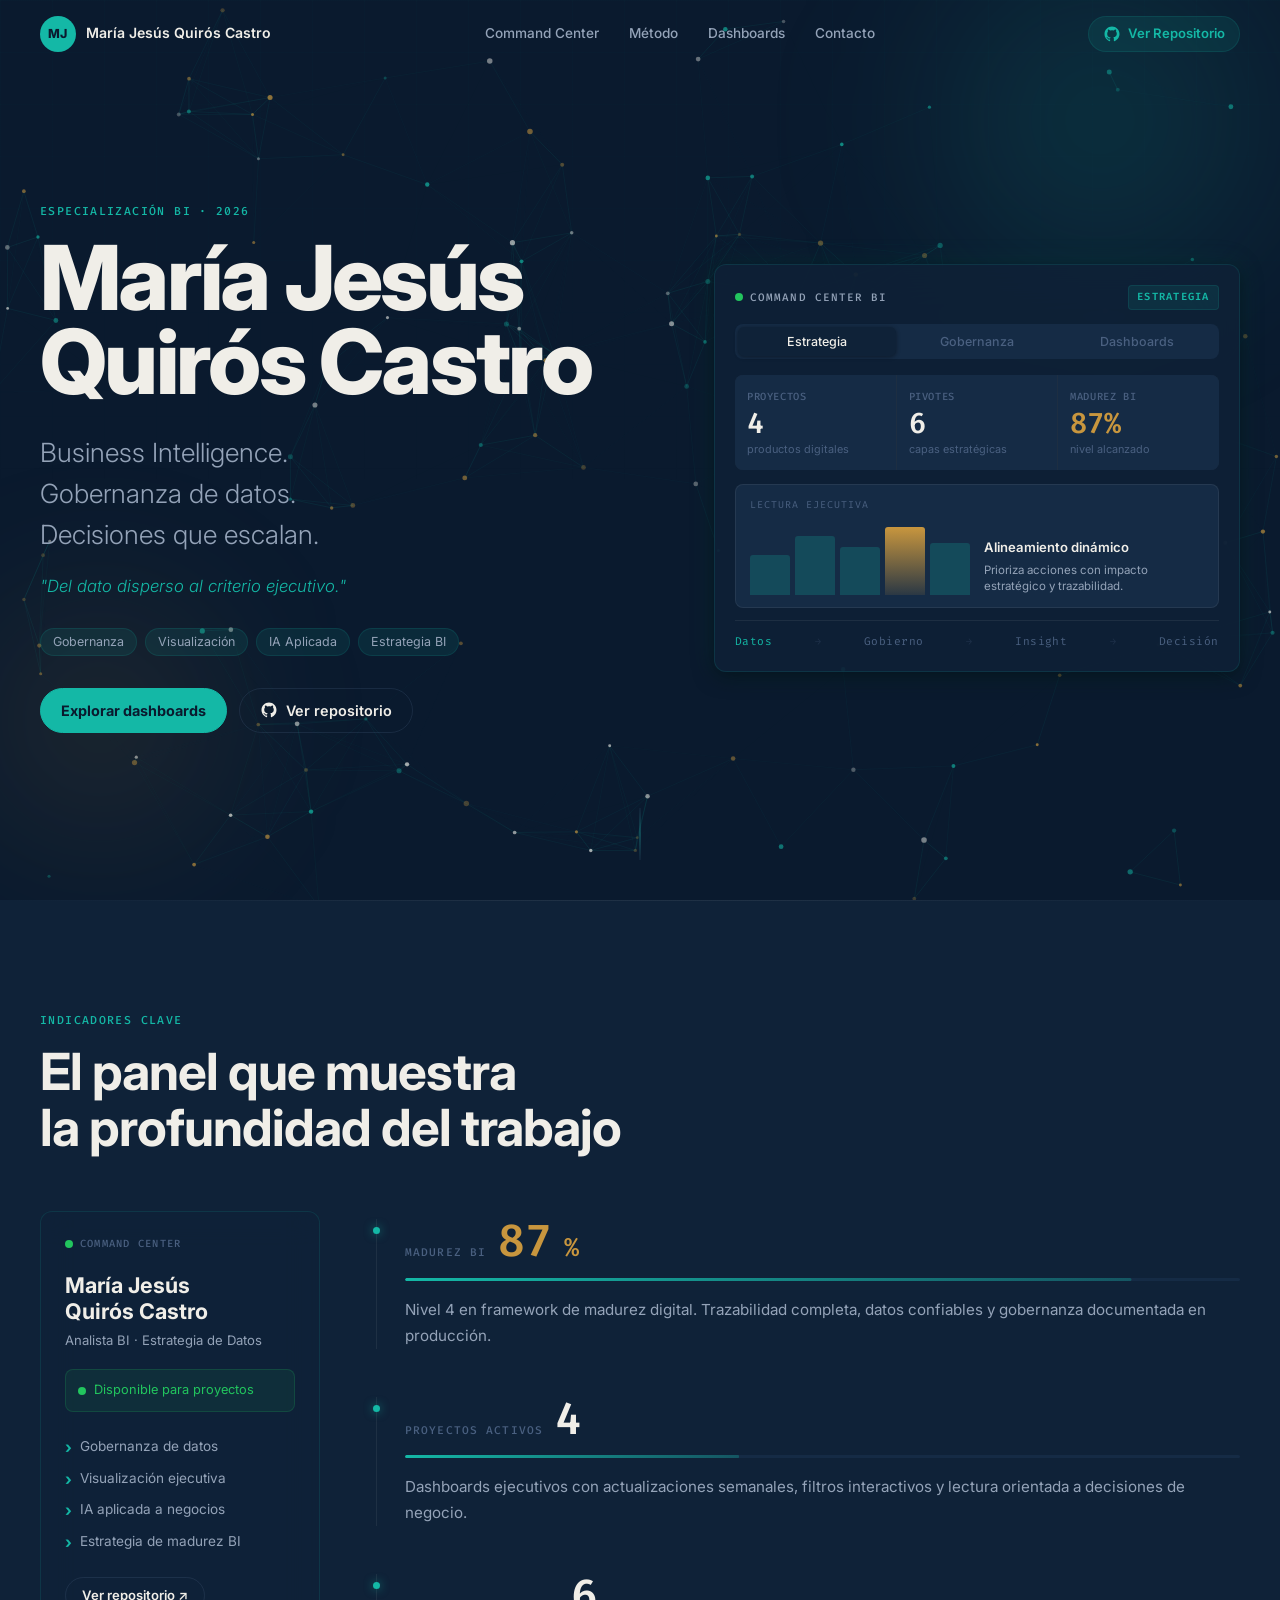
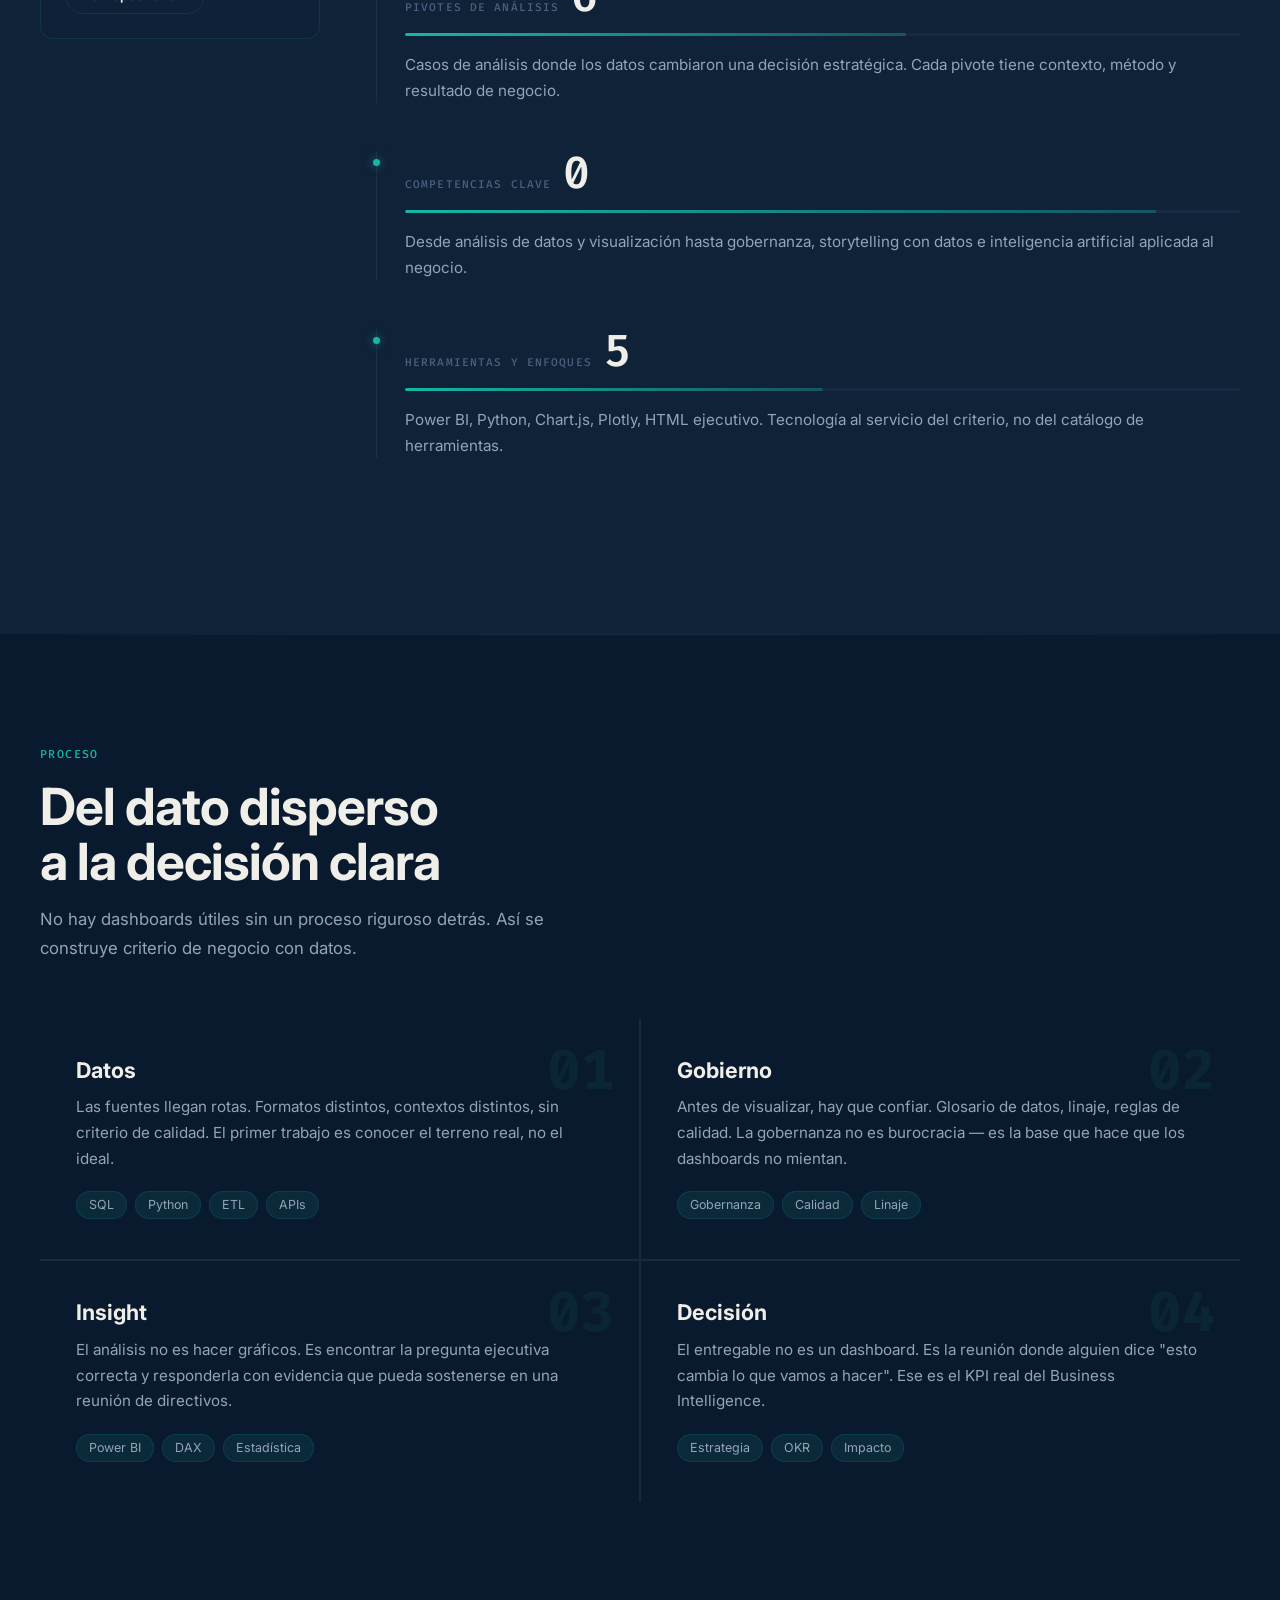
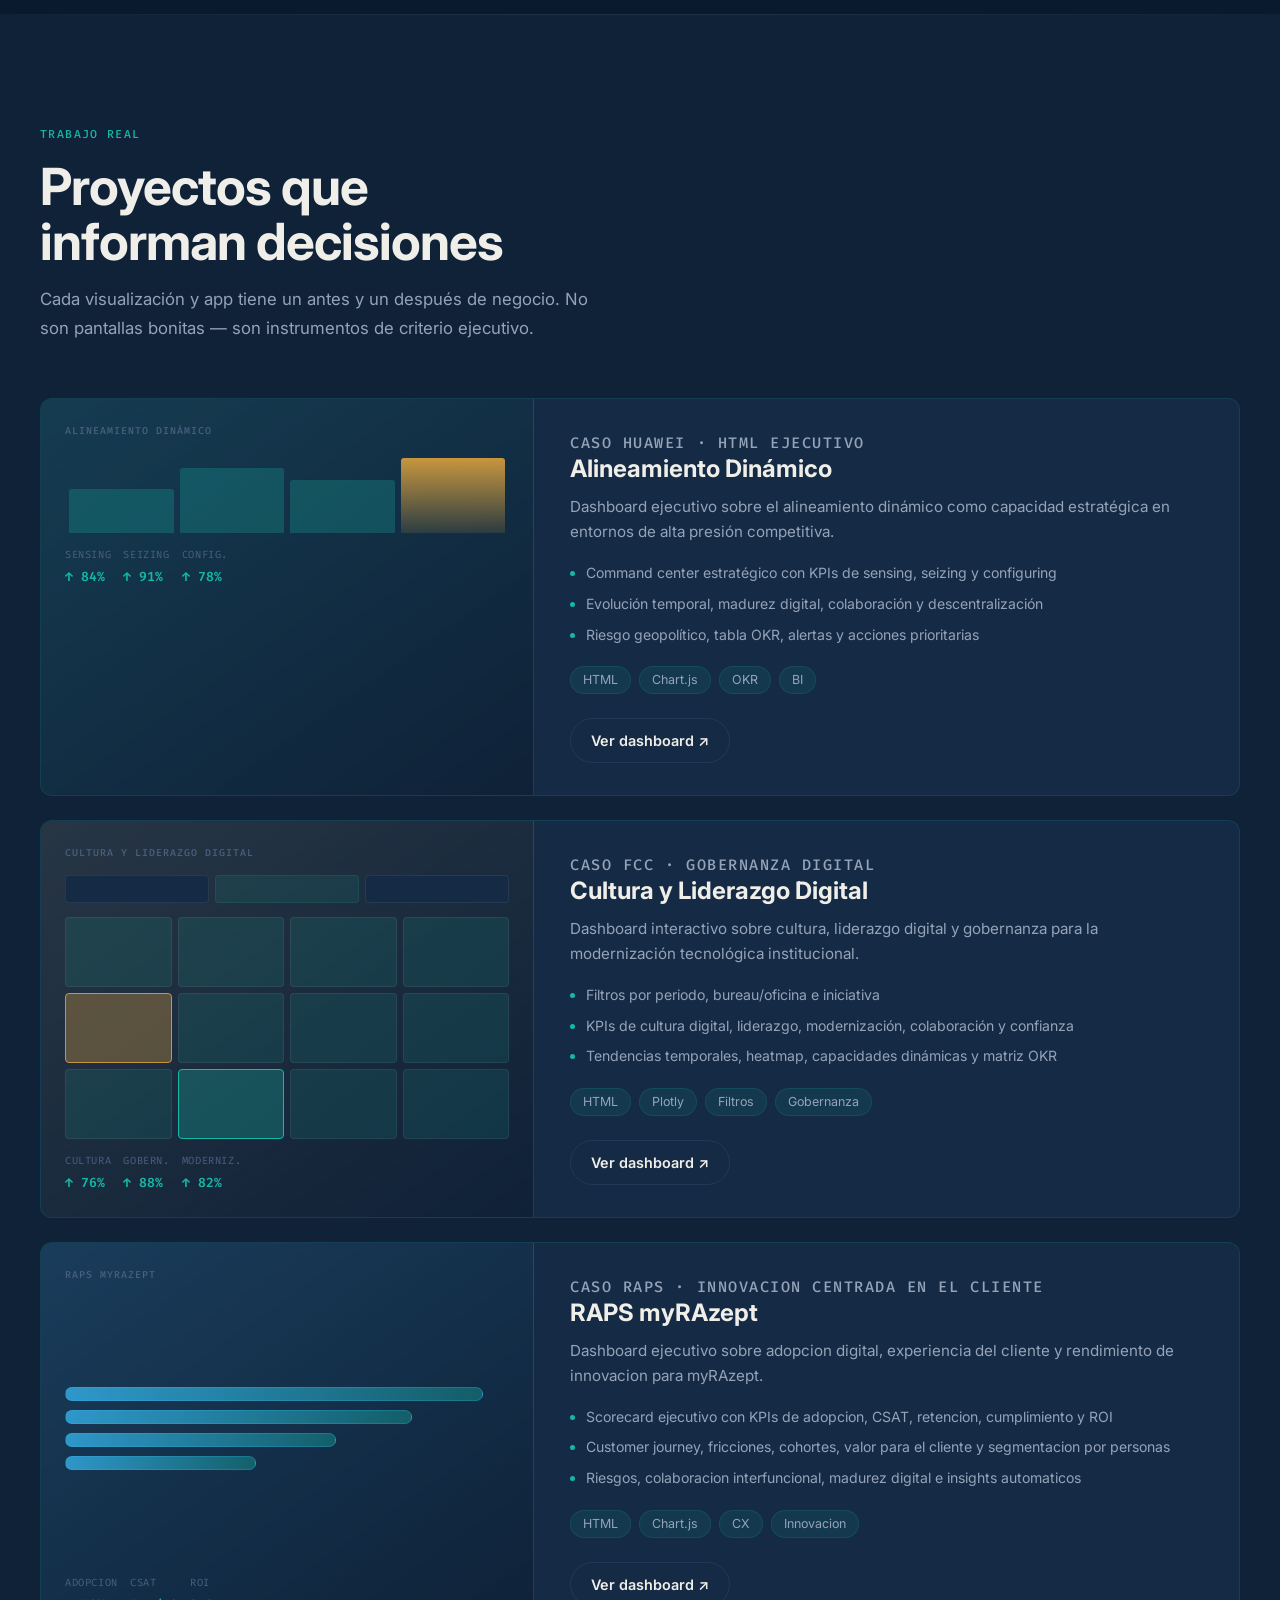
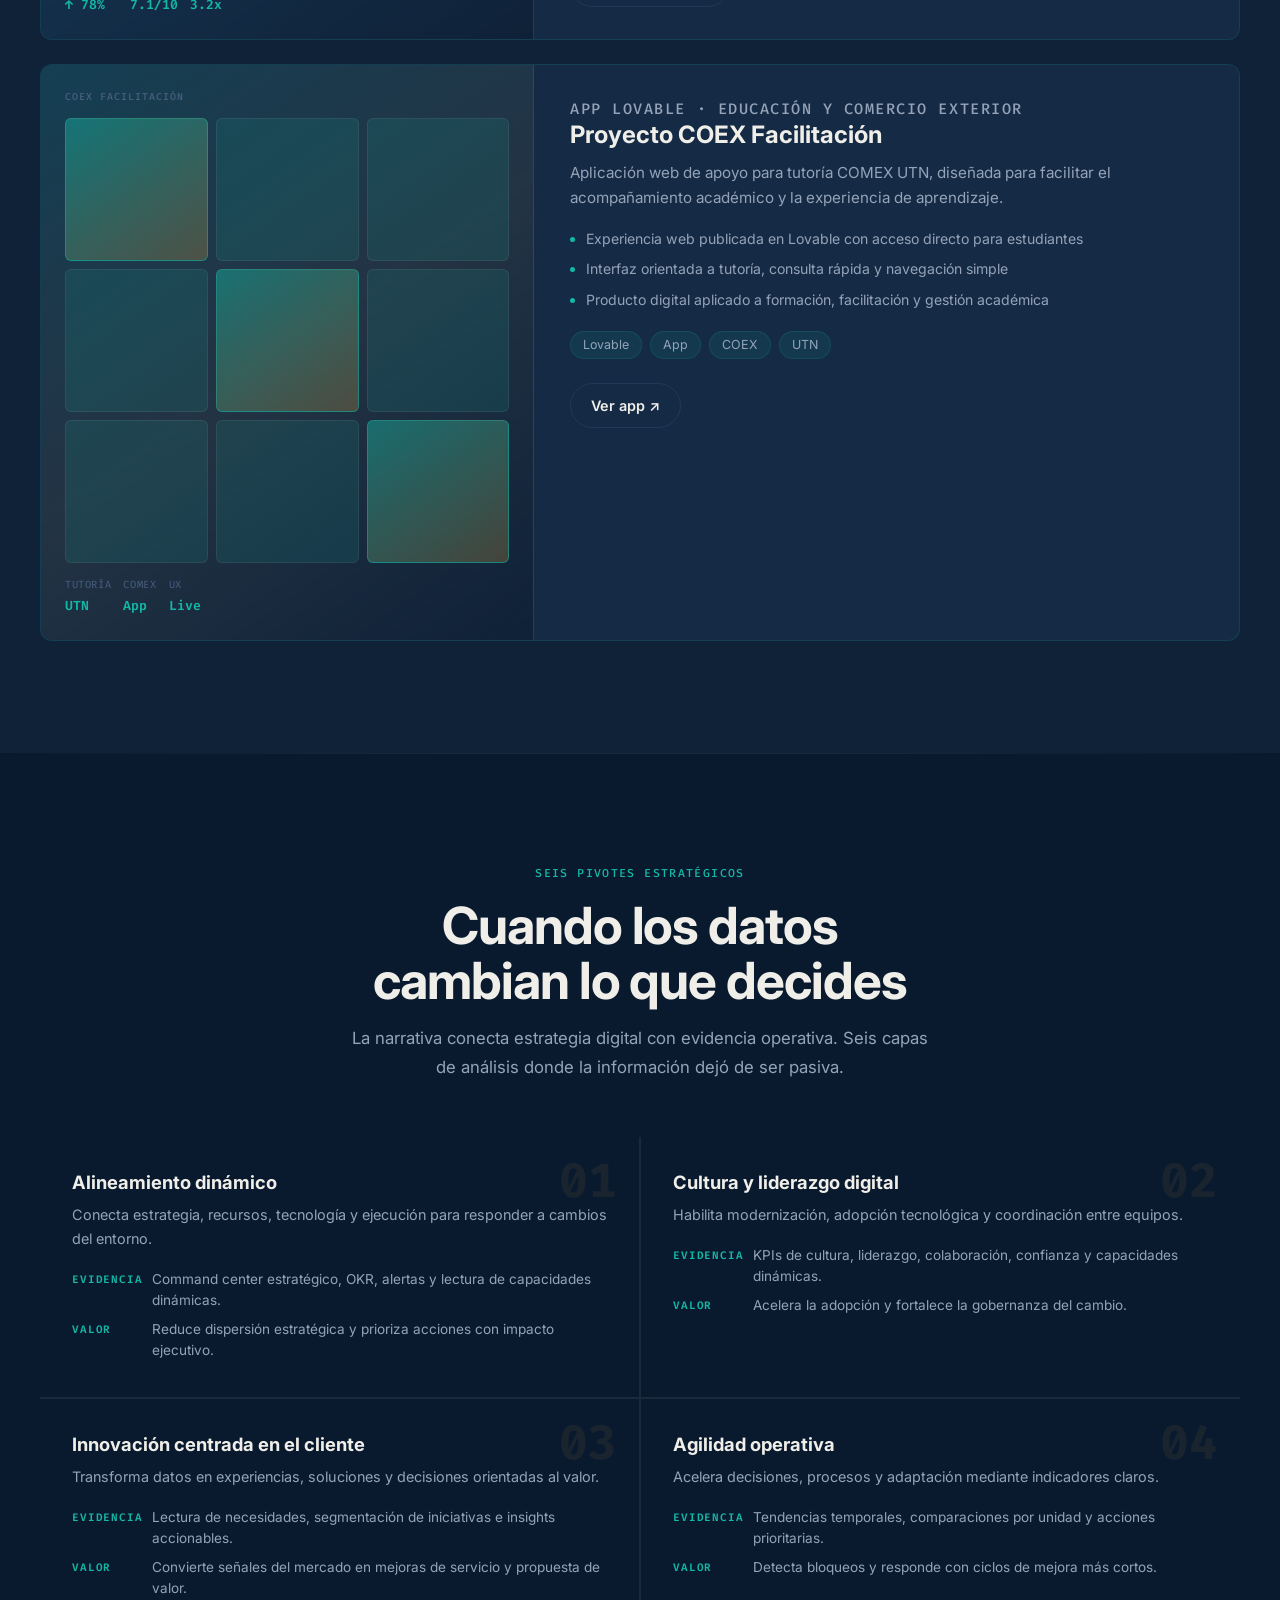
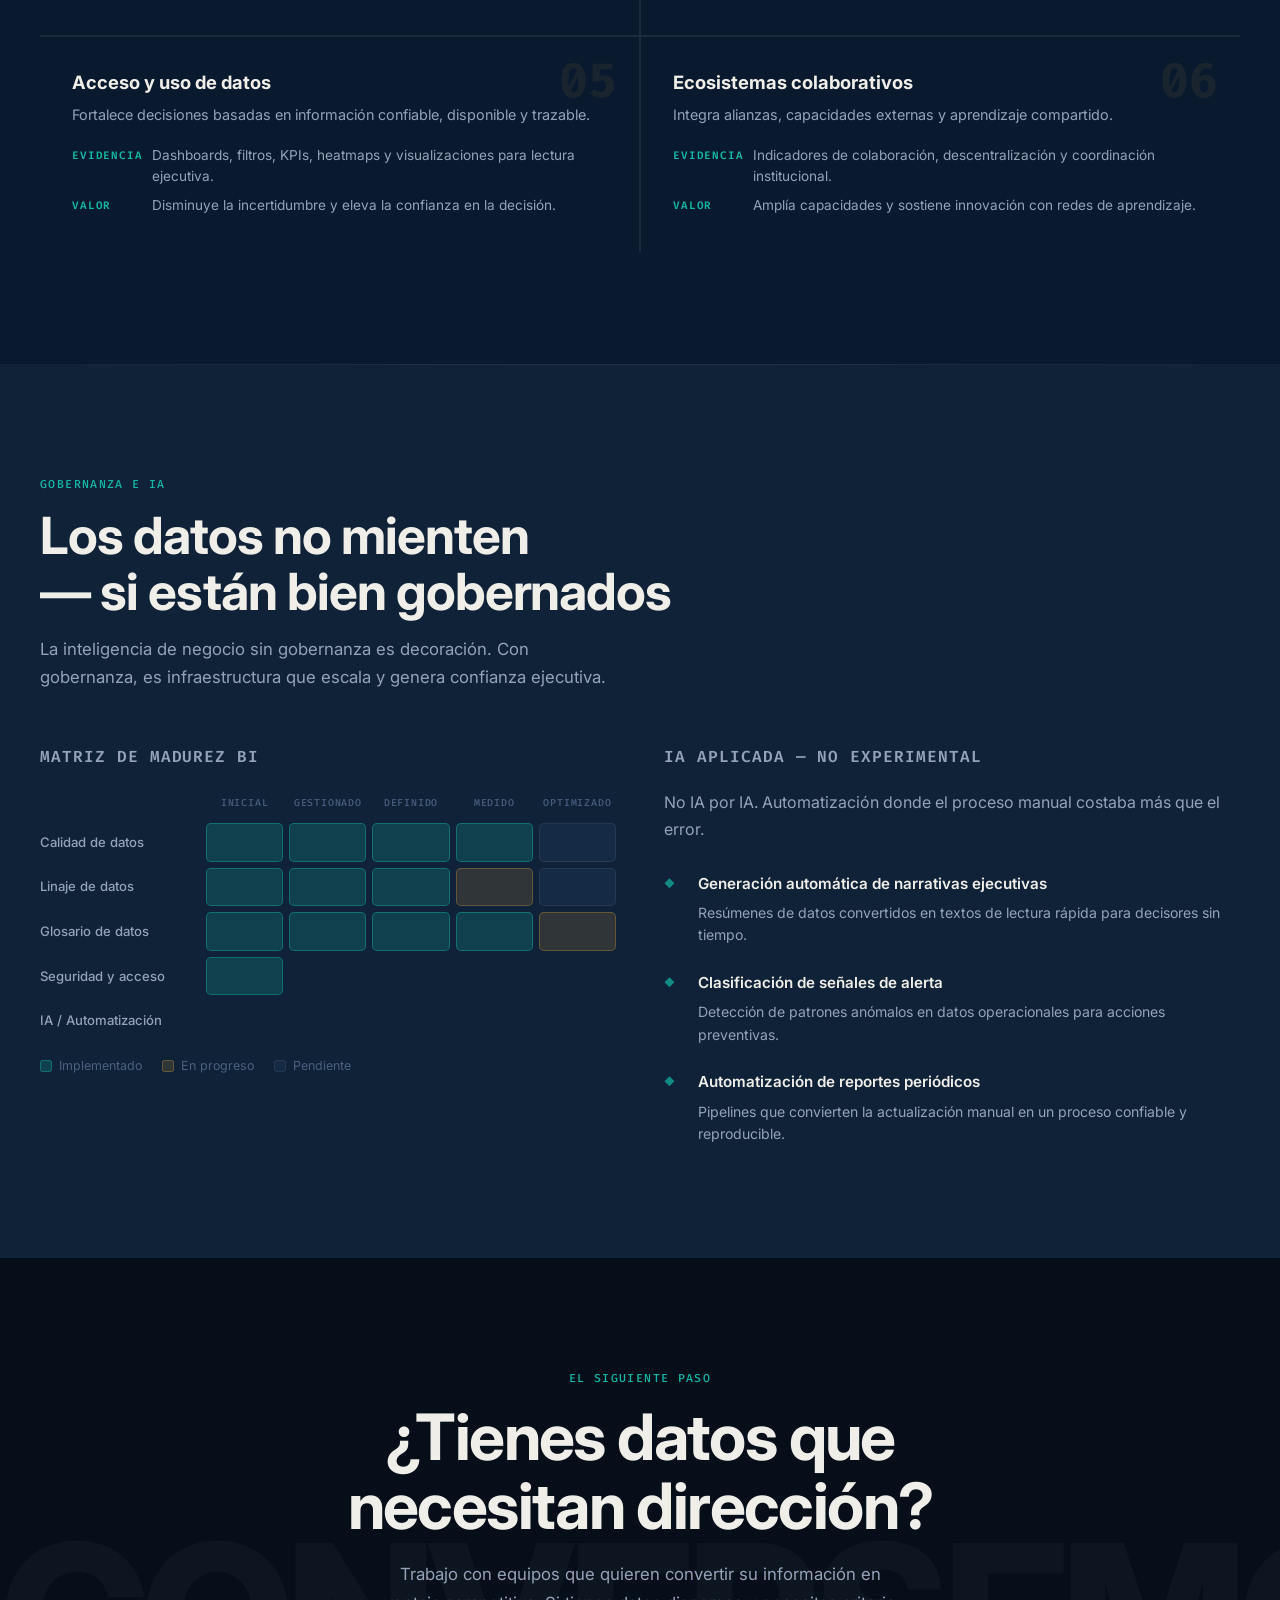
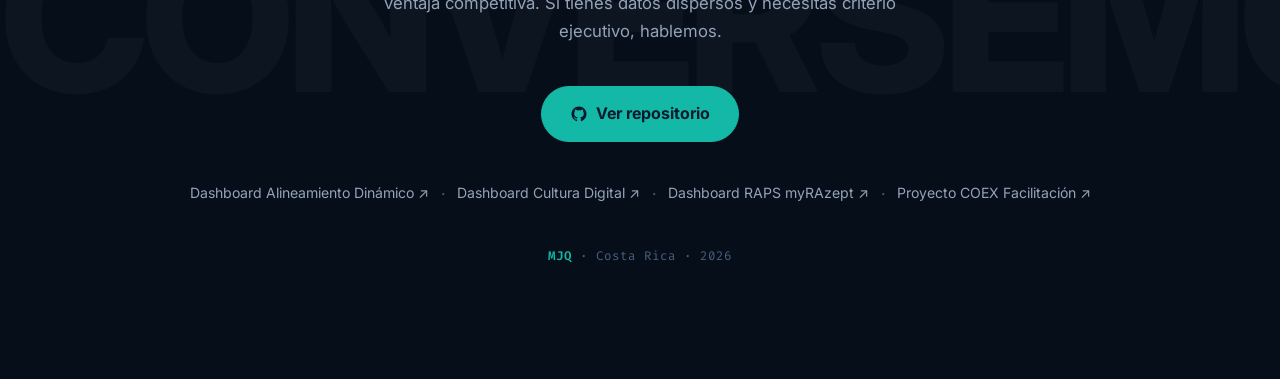
==== commit 39f34fed: "Agregar proyecto COEX al portafolio" ====
--- a/index.html
+++ b/index.html
@@ -101,9 +101,9 @@
 
           <div class="cc-kpis" aria-label="Indicadores clave">
             <div class="cc-kpi">
-              <span class="cc-kpi-label">Dashboards</span>
-              <strong class="cc-kpi-value" data-counter="3">0</strong>
-              <small class="cc-kpi-desc">productos de datos</small>
+              <span class="cc-kpi-label">Proyectos</span>
+              <strong class="cc-kpi-value" data-counter="4">0</strong>
+              <small class="cc-kpi-desc">productos digitales</small>
             </div>
             <div class="cc-kpi">
               <span class="cc-kpi-label">Pivotes</span>
@@ -201,8 +201,8 @@
 
             <div class="kpi-block reveal">
               <div class="kpi-top">
-                <span class="kpi-label">DASHBOARDS ACTIVOS</span>
-                <span class="kpi-num" data-counter="3">0</span>
+                <span class="kpi-label">PROYECTOS ACTIVOS</span>
+                <span class="kpi-num" data-counter="4">0</span>
               </div>
               <div class="kpi-track" role="progressbar" aria-valuenow="40" aria-valuemin="0" aria-valuemax="100" aria-label="Avance: 40%">
                 <div class="kpi-fill" data-fill="40"></div>
@@ -325,8 +325,8 @@
       <div class="section-inner">
         <div class="section-header reveal">
           <p class="eyebrow">Trabajo real</p>
-          <h2 id="dash-title">Dashboards que<br>informan decisiones</h2>
-          <p class="section-lead">Cada visualización tiene un antes y un después de negocio. No son pantallas bonitas — son instrumentos de criterio ejecutivo.</p>
+          <h2 id="dash-title">Proyectos que<br>informan decisiones</h2>
+          <p class="section-lead">Cada visualización y app tiene un antes y un después de negocio. No son pantallas bonitas — son instrumentos de criterio ejecutivo.</p>
         </div>
 
         <div class="dash-grid">
@@ -435,6 +435,39 @@
             </div>
           </article>
 
+          <article class="dash-card reveal" data-delay="450">
+            <div class="dash-preview coex" aria-hidden="true">
+              <div class="dp-label">COEX FACILITACIÓN</div>
+              <div class="dp-app-grid">
+                <span class="active"></span><span></span><span></span>
+                <span></span><span class="active"></span><span></span>
+                <span></span><span></span><span class="active"></span>
+              </div>
+              <div class="dp-metrics">
+                <div class="dp-metric"><span>Tutoría</span><strong>UTN</strong></div>
+                <div class="dp-metric"><span>COMEX</span><strong>App</strong></div>
+                <div class="dp-metric"><span>UX</span><strong>Live</strong></div>
+              </div>
+            </div>
+            <div class="dash-content">
+              <p class="dash-tag">App Lovable · Educación y comercio exterior</p>
+              <h3>Proyecto COEX Facilitación</h3>
+              <p>Aplicación web de apoyo para tutoría COMEX UTN, diseñada para facilitar el acompañamiento académico y la experiencia de aprendizaje.</p>
+              <ul class="dash-list">
+                <li>Experiencia web publicada en Lovable con acceso directo para estudiantes</li>
+                <li>Interfaz orientada a tutoría, consulta rápida y navegación simple</li>
+                <li>Producto digital aplicado a formación, facilitación y gestión académica</li>
+              </ul>
+              <div class="tag-row">
+                <span class="tag">Lovable</span>
+                <span class="tag">App</span>
+                <span class="tag">COEX</span>
+                <span class="tag">UTN</span>
+              </div>
+              <a class="btn btn-ghost" href="https://tutor-comex-utn.lovable.app" target="_blank" rel="noopener noreferrer">Ver app ↗</a>
+            </div>
+          </article>
+
         </div>
       </div>
     </section>
@@ -674,6 +707,8 @@
           <a href="https://github.com/MaryJ0801/Digital-Business-Intelligence-gobernanza-practica-con-herramientas-y-dashboards/tree/main/Cultura%20y%20Liderazgo%20Digital" target="_blank" rel="noopener noreferrer">Dashboard Cultura Digital ↗</a>
           <span class="contact-sep" aria-hidden="true">·</span>
           <a href="RAPS_myRAzept/" target="_blank" rel="noopener noreferrer">Dashboard RAPS myRAzept ↗</a>
+          <span class="contact-sep" aria-hidden="true">·</span>
+          <a href="https://tutor-comex-utn.lovable.app" target="_blank" rel="noopener noreferrer">Proyecto COEX Facilitación ↗</a>
         </div>
         <p class="contact-sig">
           <span class="sig-code">MJQ</span> · Costa Rica · 2026
--- a/styles.css
+++ b/styles.css
@@ -912,6 +912,10 @@
   background: linear-gradient(145deg, rgba(56,189,248,0.12), rgba(10,26,46,0.6));
   border-right: 1px solid var(--border-glass);
 }
+.dash-preview.coex {
+  background: linear-gradient(145deg, rgba(20,184,166,0.14), rgba(200,150,62,0.08), rgba(10,26,46,0.6));
+  border-right: 1px solid var(--border-glass);
+}
 
 .dp-label {
   font-family: var(--font-data);
@@ -950,6 +954,23 @@
   border-radius: 999px;
   background: linear-gradient(90deg, rgba(56,189,248,0.72), rgba(20,184,166,0.36));
   border: 1px solid rgba(56,189,248,0.24);
+}
+.dp-app-grid {
+  display: grid;
+  grid-template-columns: repeat(3, 1fr);
+  gap: 8px;
+  flex: 1;
+  align-content: center;
+}
+.dp-app-grid span {
+  aspect-ratio: 1;
+  border-radius: 6px;
+  background: rgba(20,184,166,0.12);
+  border: 1px solid var(--border-glass);
+}
+.dp-app-grid span.active {
+  background: linear-gradient(145deg, rgba(20,184,166,0.45), rgba(200,150,62,0.28));
+  border-color: rgba(20,184,166,0.46);
 }
 .dp-filters {
   display: grid;
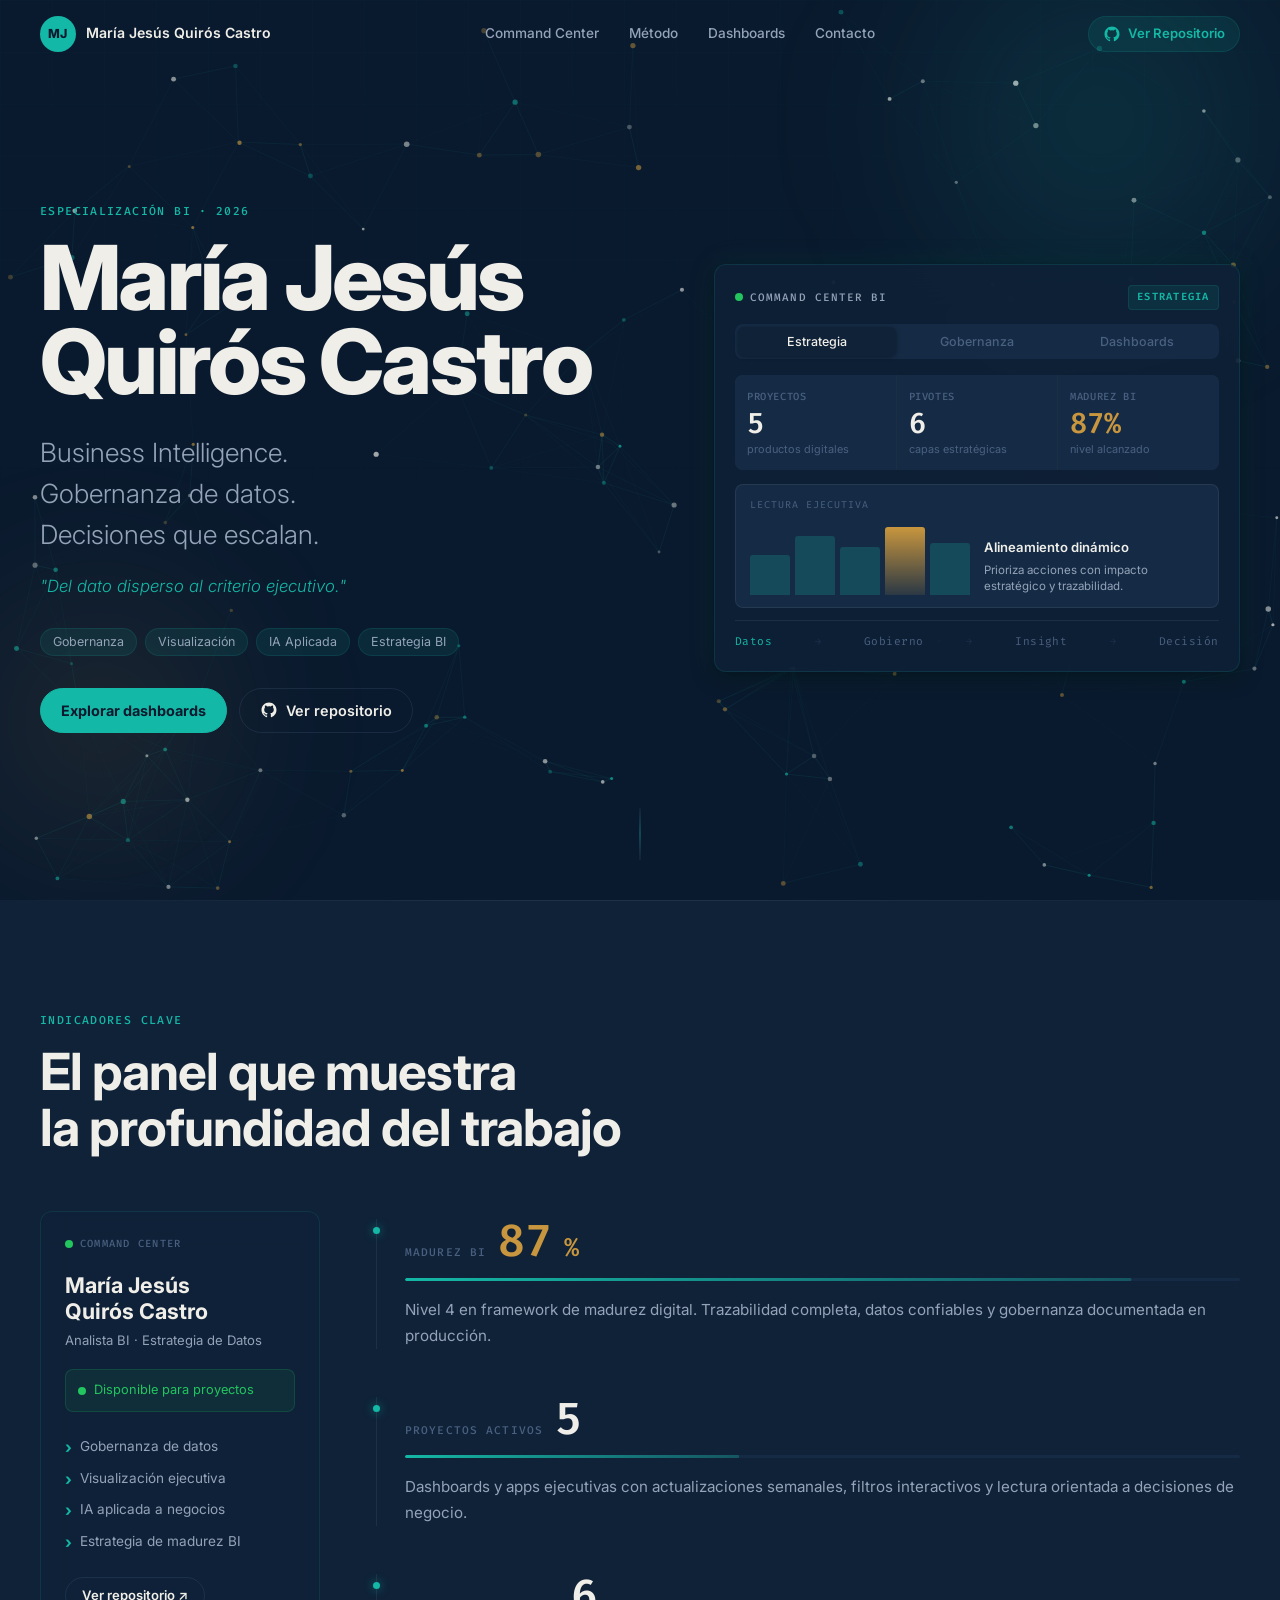
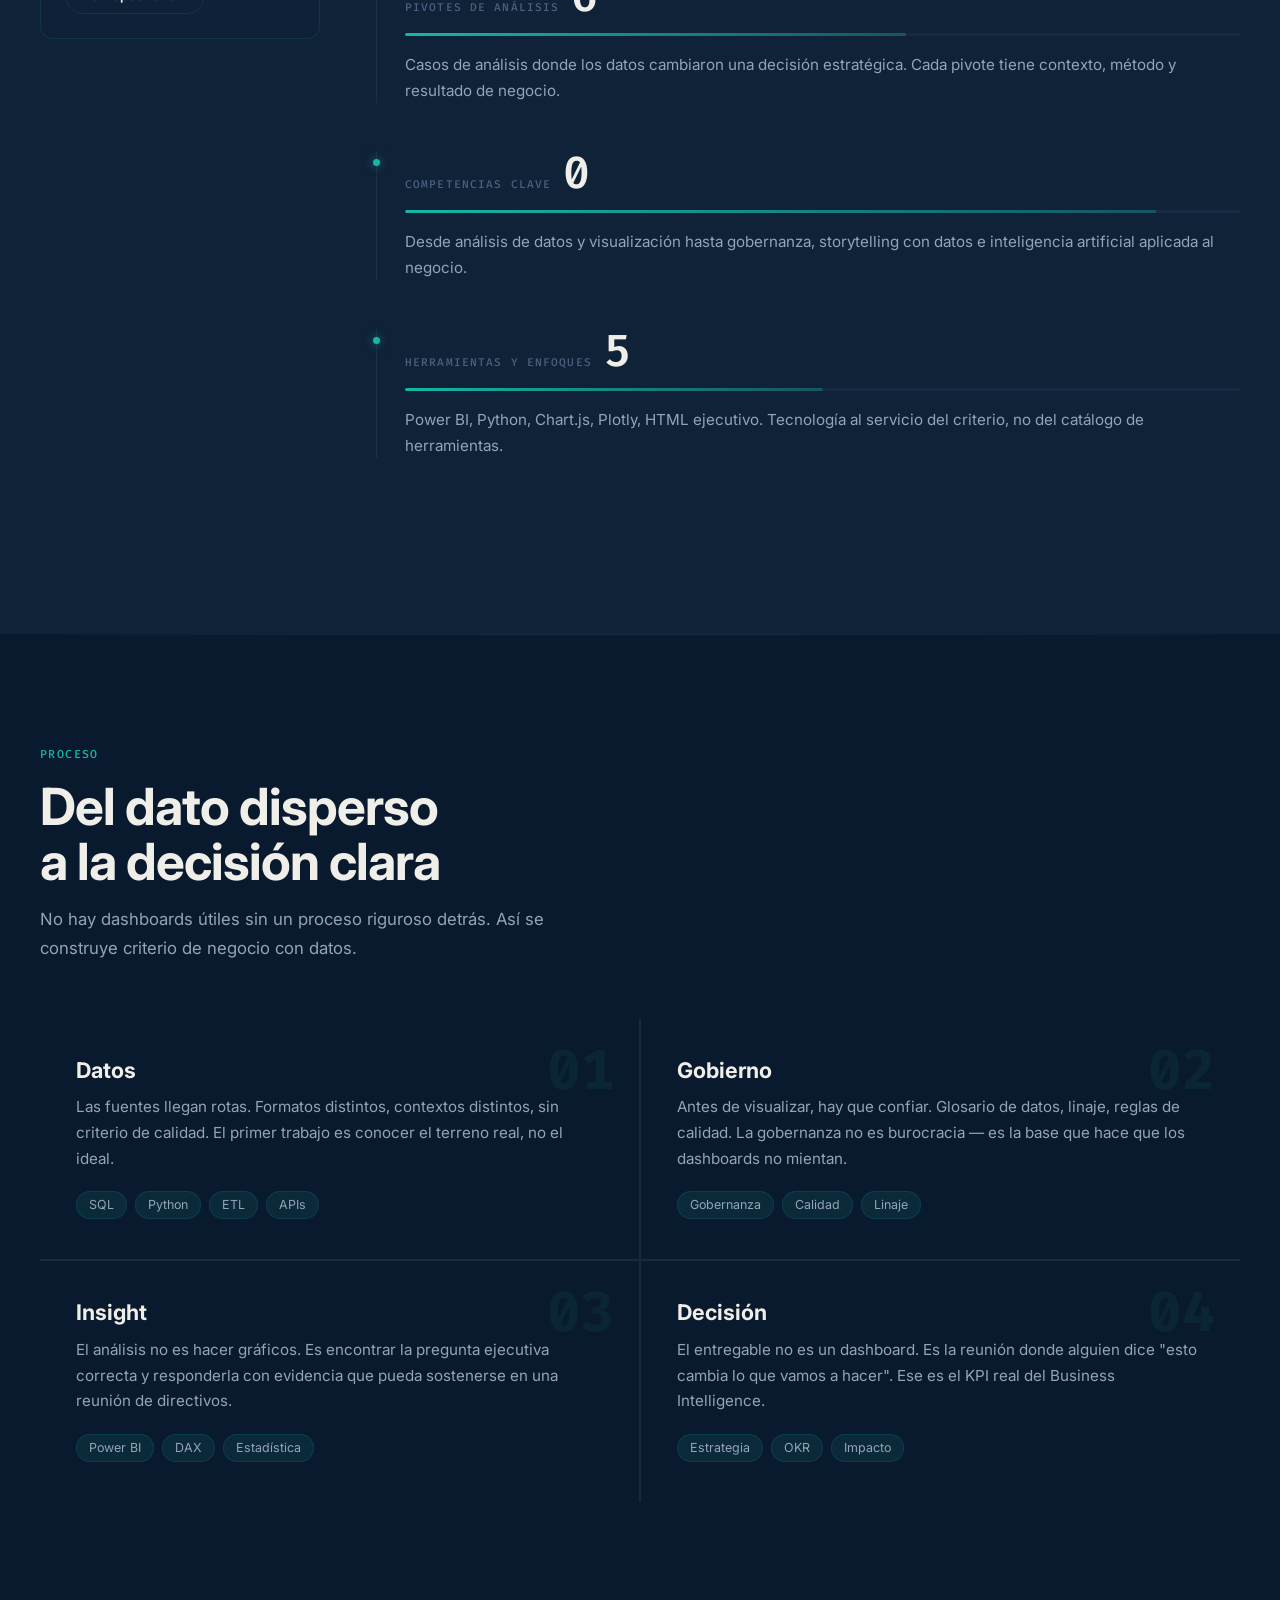
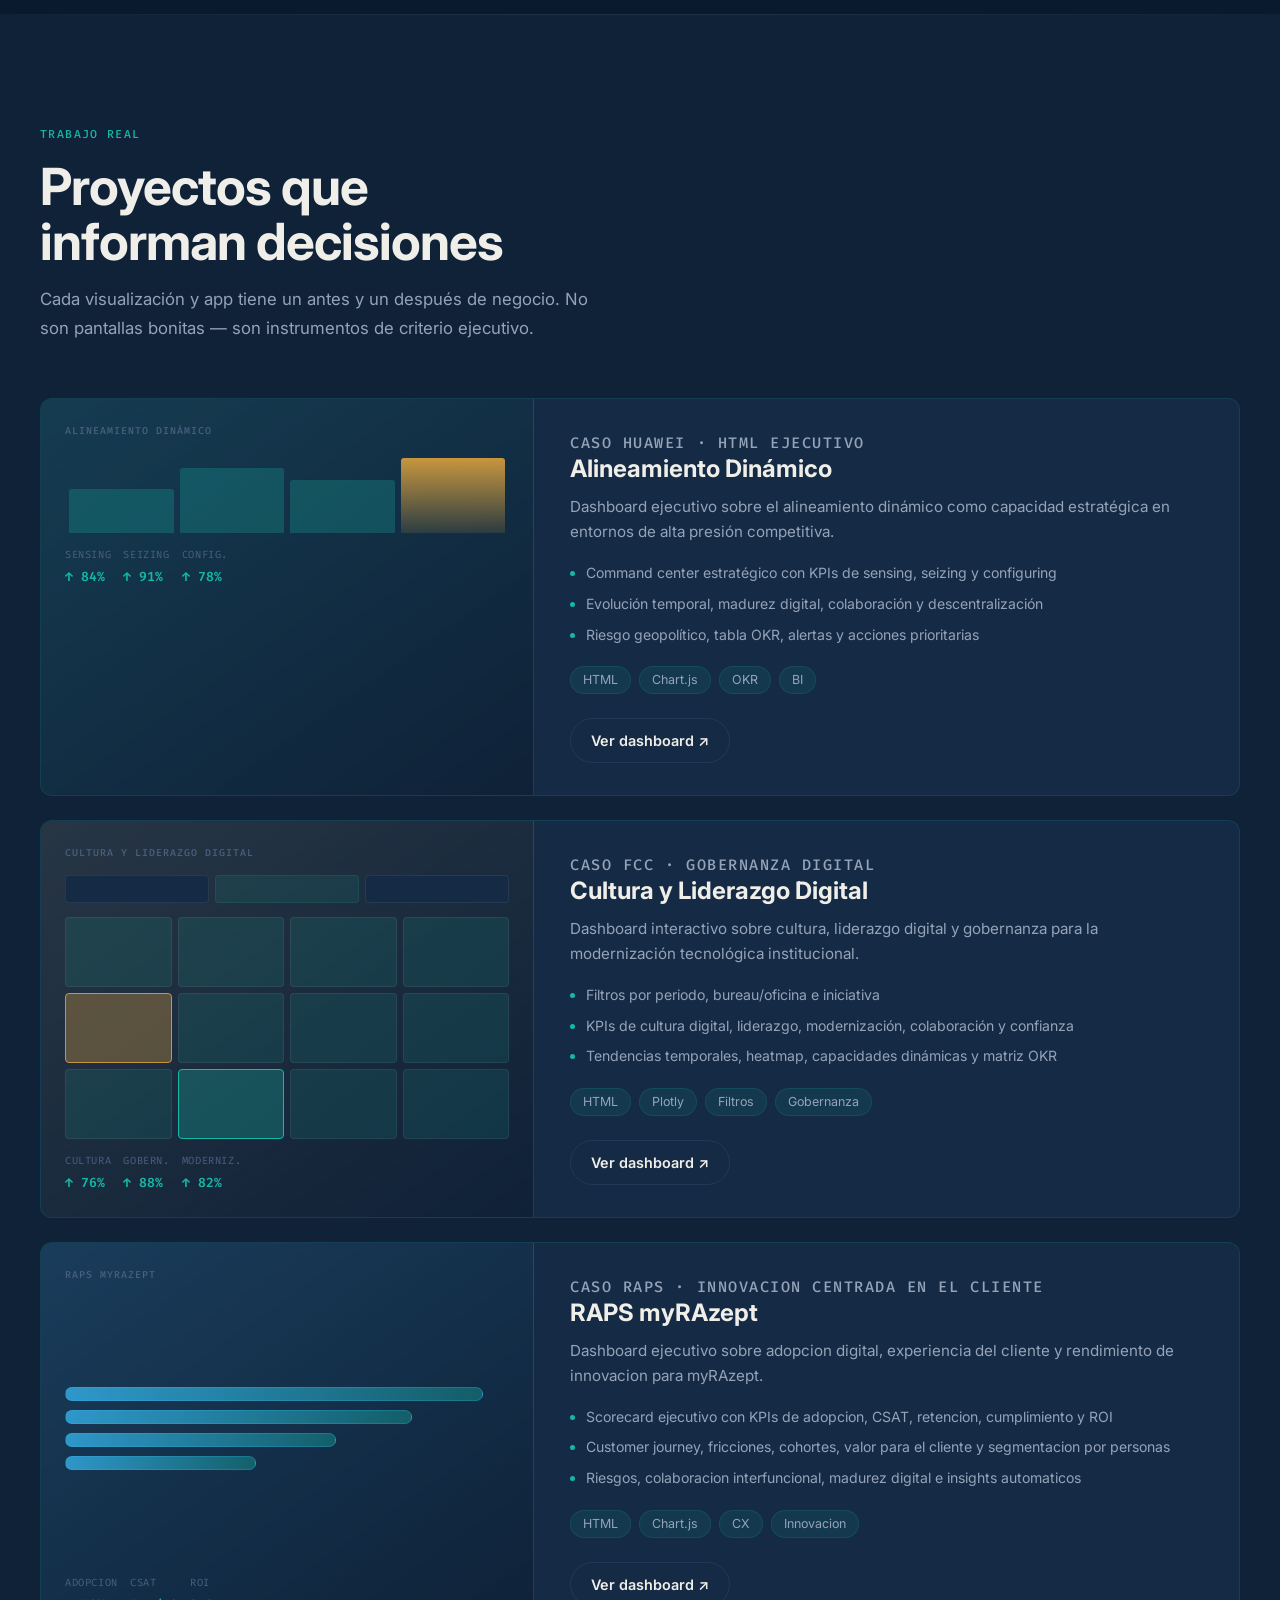
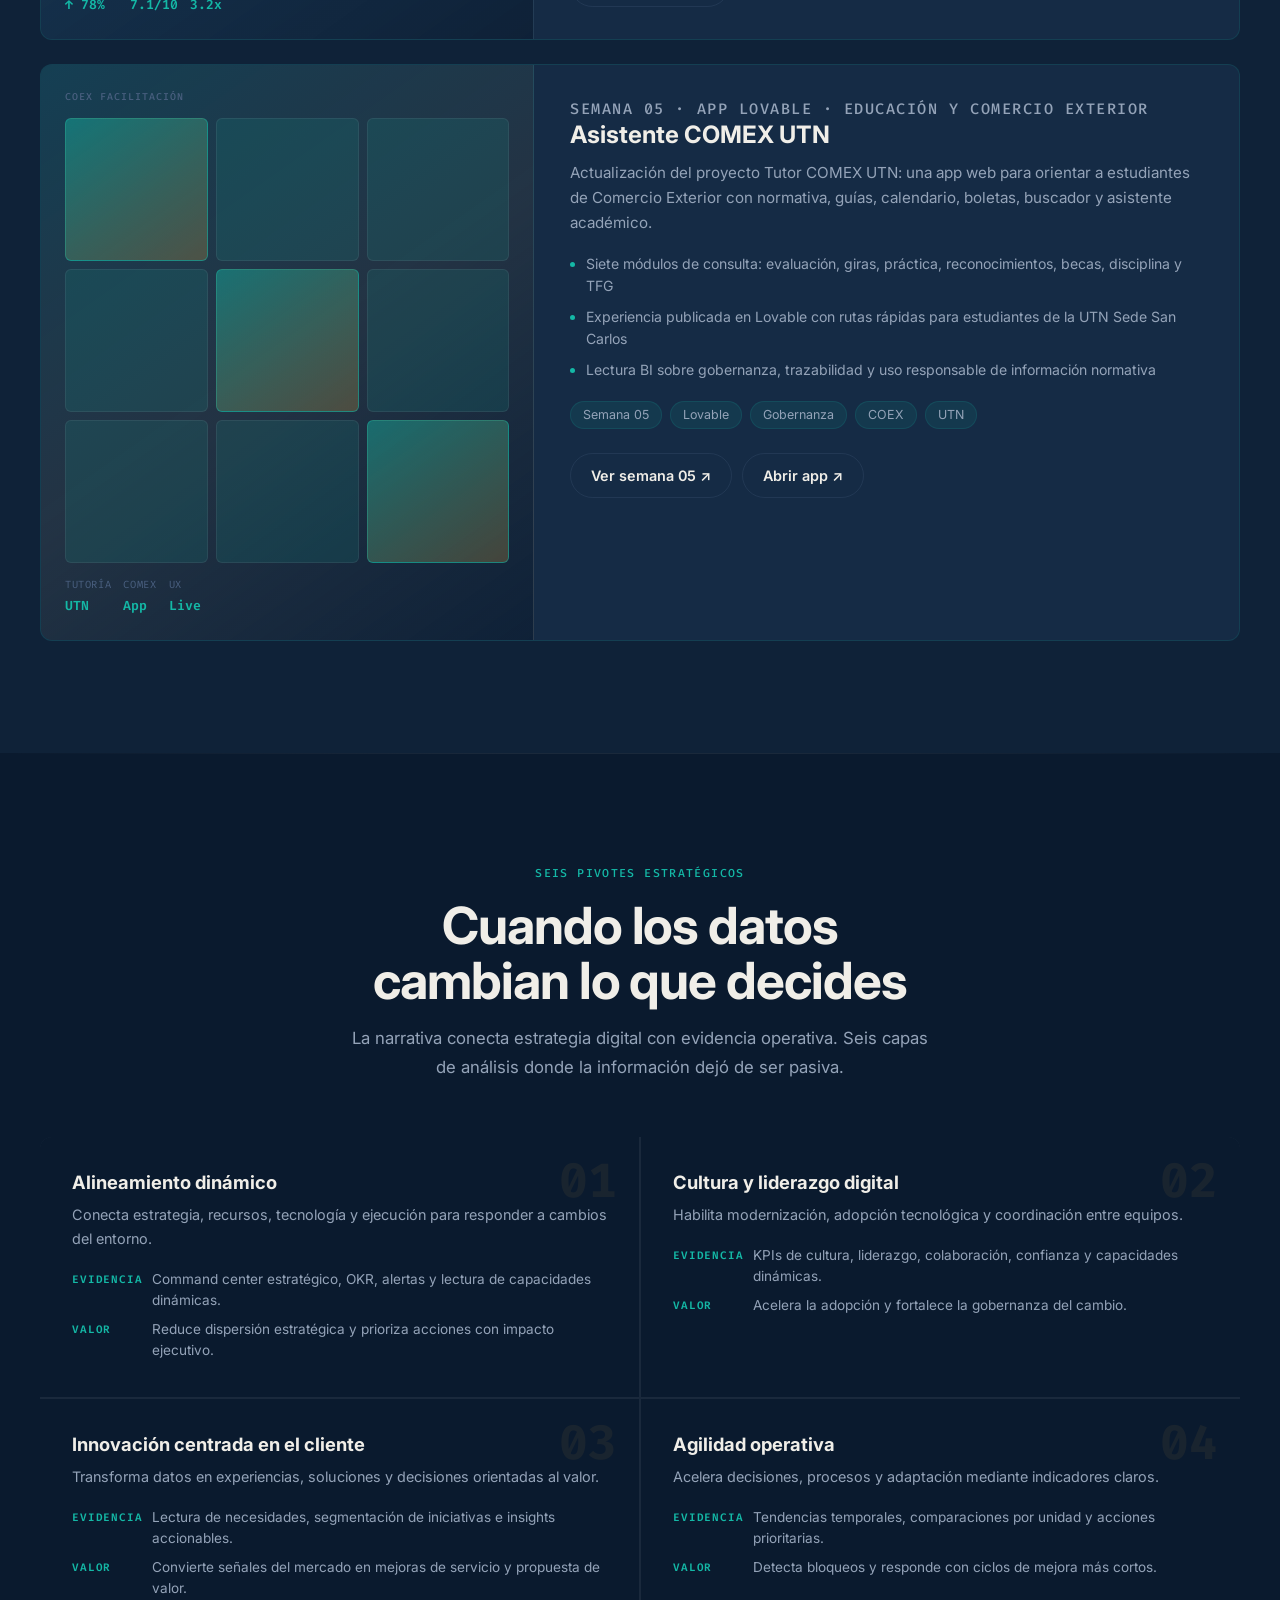
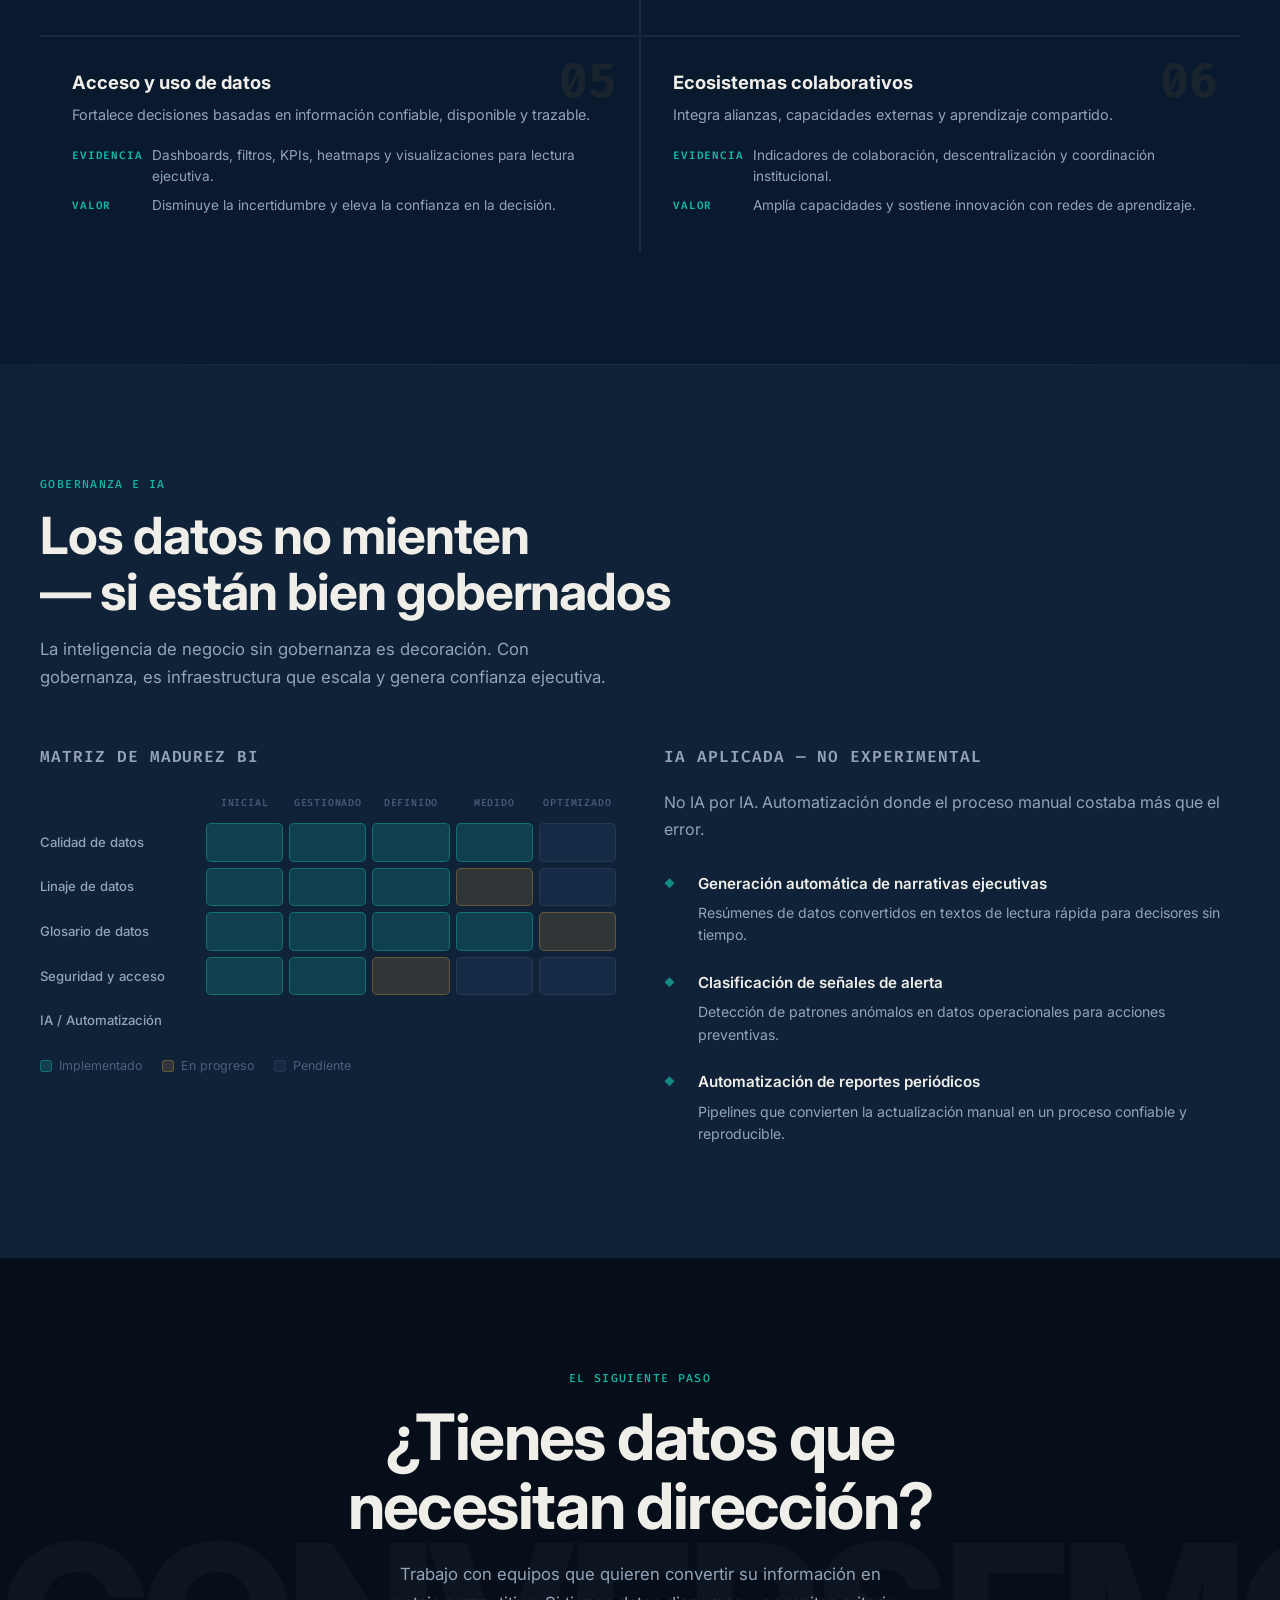
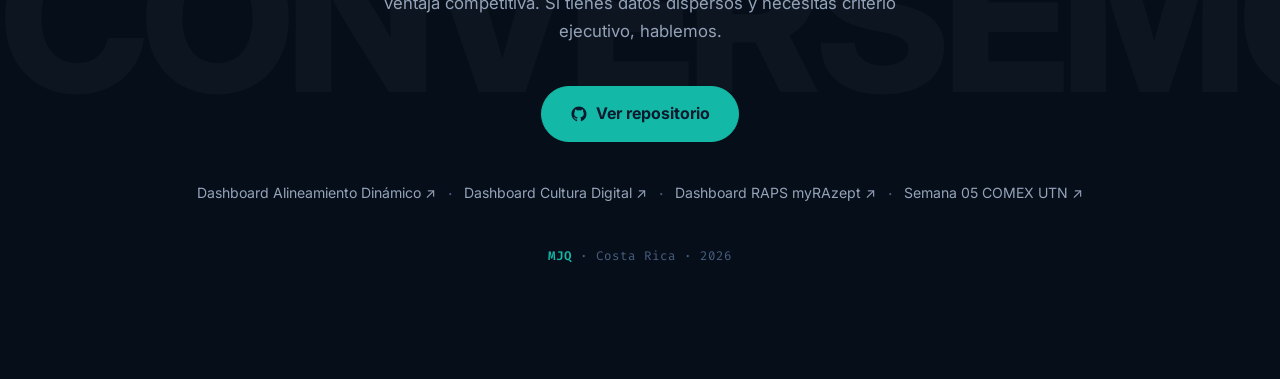
==== commit 2f505366: "Update portfolio with Semana 05 COMEX project" ====
--- a/index.html
+++ b/index.html
@@ -102,7 +102,7 @@
           <div class="cc-kpis" aria-label="Indicadores clave">
             <div class="cc-kpi">
               <span class="cc-kpi-label">Proyectos</span>
-              <strong class="cc-kpi-value" data-counter="4">0</strong>
+              <strong class="cc-kpi-value" data-counter="5">0</strong>
               <small class="cc-kpi-desc">productos digitales</small>
             </div>
             <div class="cc-kpi">
@@ -202,12 +202,12 @@
             <div class="kpi-block reveal">
               <div class="kpi-top">
                 <span class="kpi-label">PROYECTOS ACTIVOS</span>
-                <span class="kpi-num" data-counter="4">0</span>
+                <span class="kpi-num" data-counter="5">0</span>
               </div>
               <div class="kpi-track" role="progressbar" aria-valuenow="40" aria-valuemin="0" aria-valuemax="100" aria-label="Avance: 40%">
                 <div class="kpi-fill" data-fill="40"></div>
               </div>
-              <p class="kpi-desc">Dashboards ejecutivos con actualizaciones semanales, filtros interactivos y lectura orientada a decisiones de negocio.</p>
+              <p class="kpi-desc">Dashboards y apps ejecutivas con actualizaciones semanales, filtros interactivos y lectura orientada a decisiones de negocio.</p>
             </div>
 
             <div class="kpi-block reveal">
@@ -450,21 +450,25 @@
               </div>
             </div>
             <div class="dash-content">
-              <p class="dash-tag">App Lovable · Educación y comercio exterior</p>
-              <h3>Proyecto COEX Facilitación</h3>
-              <p>Aplicación web de apoyo para tutoría COMEX UTN, diseñada para facilitar el acompañamiento académico y la experiencia de aprendizaje.</p>
+              <p class="dash-tag">Semana 05 · App Lovable · Educación y comercio exterior</p>
+              <h3>Asistente COMEX UTN</h3>
+              <p>Actualización del proyecto Tutor COMEX UTN: una app web para orientar a estudiantes de Comercio Exterior con normativa, guías, calendario, boletas, buscador y asistente académico.</p>
               <ul class="dash-list">
-                <li>Experiencia web publicada en Lovable con acceso directo para estudiantes</li>
-                <li>Interfaz orientada a tutoría, consulta rápida y navegación simple</li>
-                <li>Producto digital aplicado a formación, facilitación y gestión académica</li>
+                <li>Siete módulos de consulta: evaluación, giras, práctica, reconocimientos, becas, disciplina y TFG</li>
+                <li>Experiencia publicada en Lovable con rutas rápidas para estudiantes de la UTN Sede San Carlos</li>
+                <li>Lectura BI sobre gobernanza, trazabilidad y uso responsable de información normativa</li>
               </ul>
               <div class="tag-row">
+                <span class="tag">Semana 05</span>
                 <span class="tag">Lovable</span>
-                <span class="tag">App</span>
+                <span class="tag">Gobernanza</span>
                 <span class="tag">COEX</span>
                 <span class="tag">UTN</span>
               </div>
-              <a class="btn btn-ghost" href="https://tutor-comex-utn.lovable.app" target="_blank" rel="noopener noreferrer">Ver app ↗</a>
+              <div class="dash-actions">
+                <a class="btn btn-ghost" href="https://maryj0801.github.io/Digital-Business-Intelligence-gobernanza-practica-con-herramientas-y-dashboards/Semana05/" target="_blank" rel="noopener noreferrer">Ver semana 05 ↗</a>
+                <a class="btn btn-ghost" href="https://tutor-comex-utn.lovable.app" target="_blank" rel="noopener noreferrer">Abrir app ↗</a>
+              </div>
             </div>
           </article>
 
@@ -708,7 +712,7 @@
           <span class="contact-sep" aria-hidden="true">·</span>
           <a href="RAPS_myRAzept/" target="_blank" rel="noopener noreferrer">Dashboard RAPS myRAzept ↗</a>
           <span class="contact-sep" aria-hidden="true">·</span>
-          <a href="https://tutor-comex-utn.lovable.app" target="_blank" rel="noopener noreferrer">Proyecto COEX Facilitación ↗</a>
+          <a href="https://maryj0801.github.io/Digital-Business-Intelligence-gobernanza-practica-con-herramientas-y-dashboards/Semana05/" target="_blank" rel="noopener noreferrer">Semana 05 COMEX UTN ↗</a>
         </div>
         <p class="contact-sig">
           <span class="sig-code">MJQ</span> · Costa Rica · 2026
--- a/styles.css
+++ b/styles.css
@@ -1063,6 +1063,12 @@
 }
 .dash-list li::marker { color: var(--teal); }
 .dash-content .btn { margin-top: 24px; align-self: flex-start; }
+.dash-actions {
+  display: flex;
+  flex-wrap: wrap;
+  gap: 10px;
+}
+.dash-actions .btn { margin-top: 24px; }
 
 /* ═══════════════════════════════════════════════════════════════
    PIVOTES SECTION
